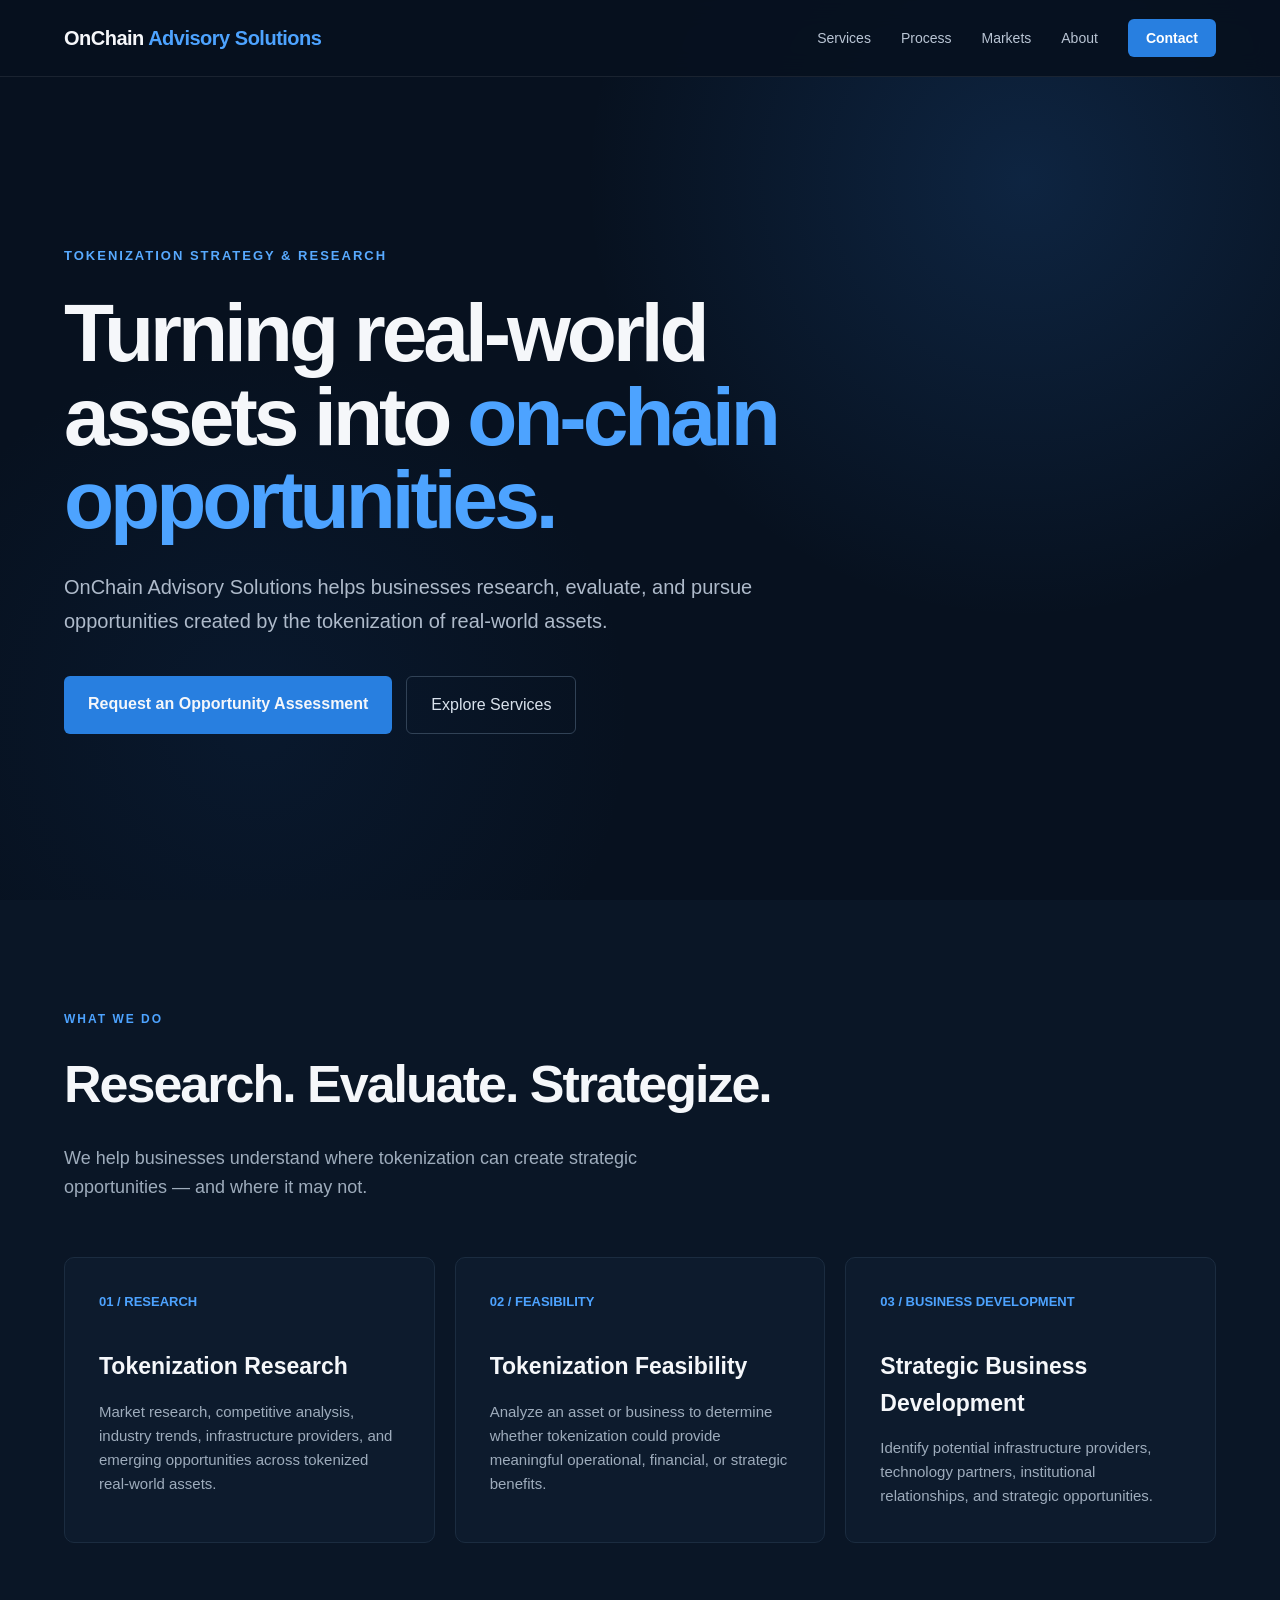
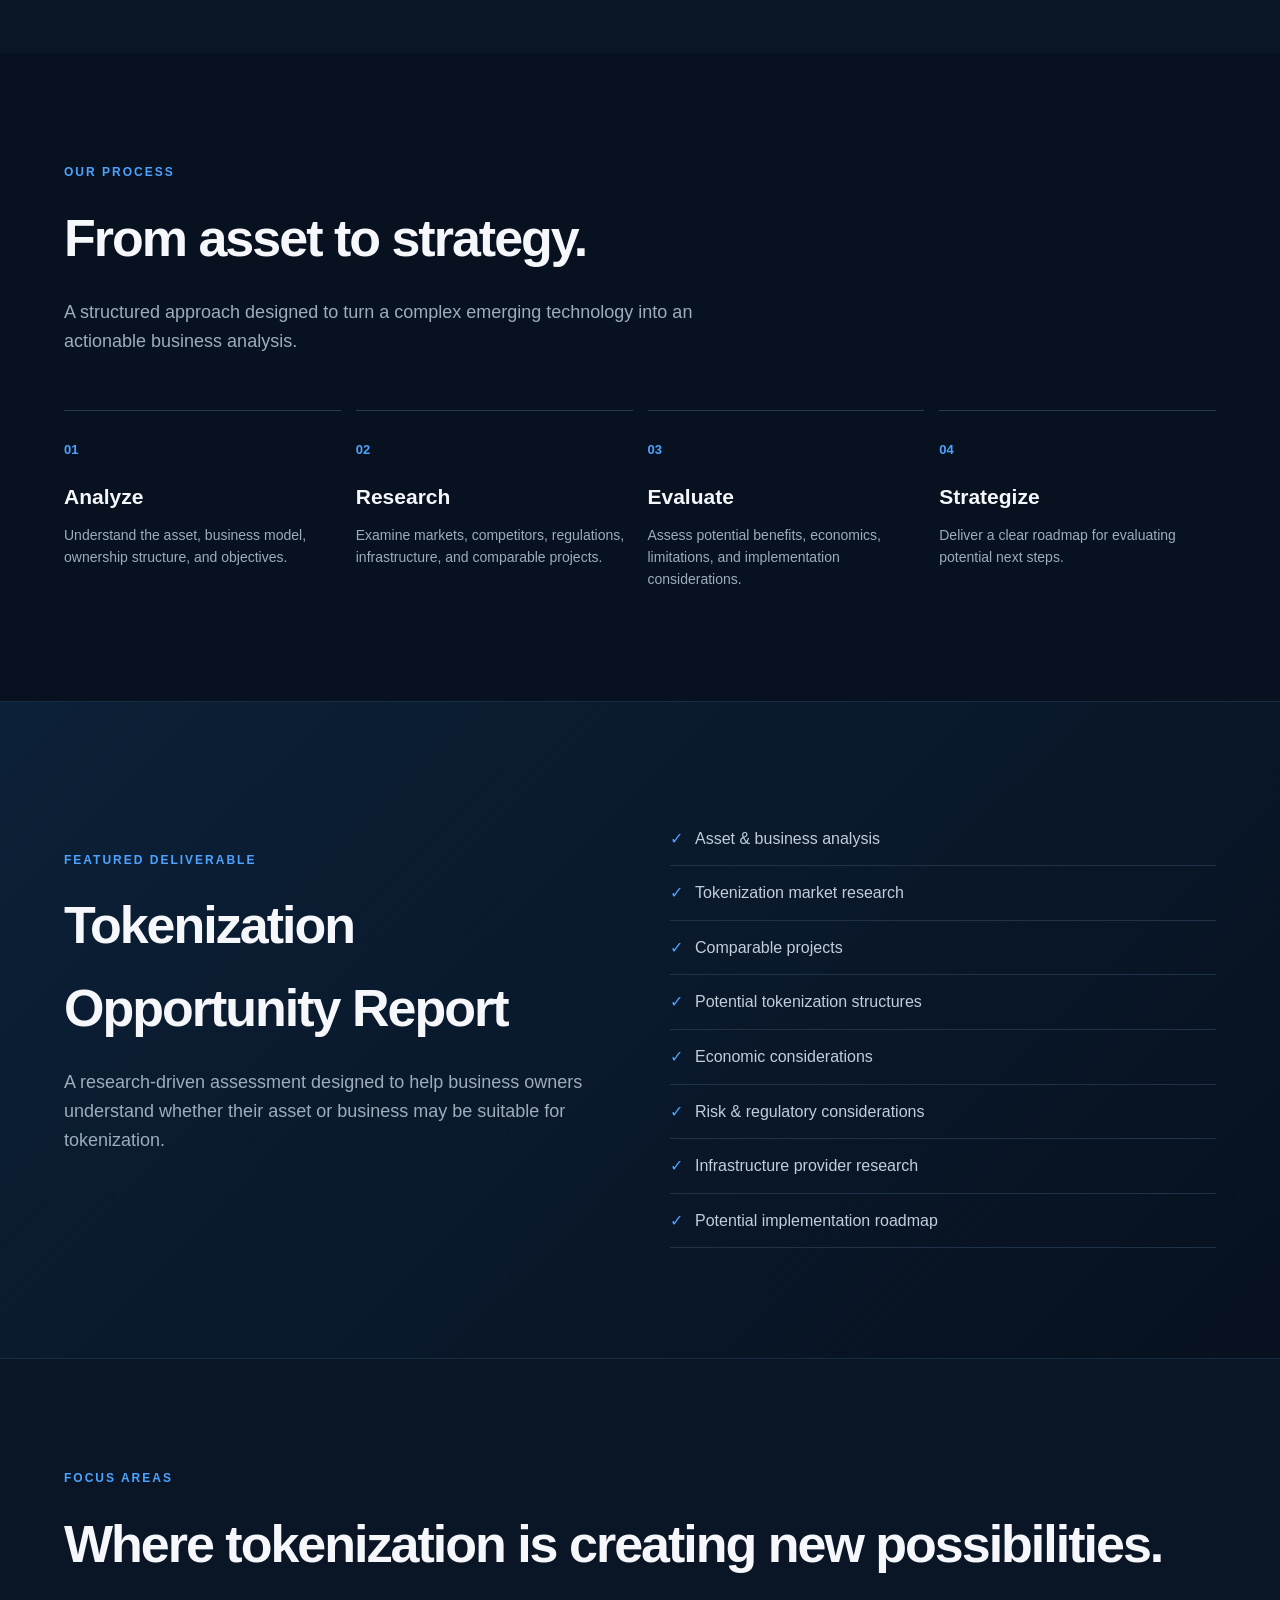
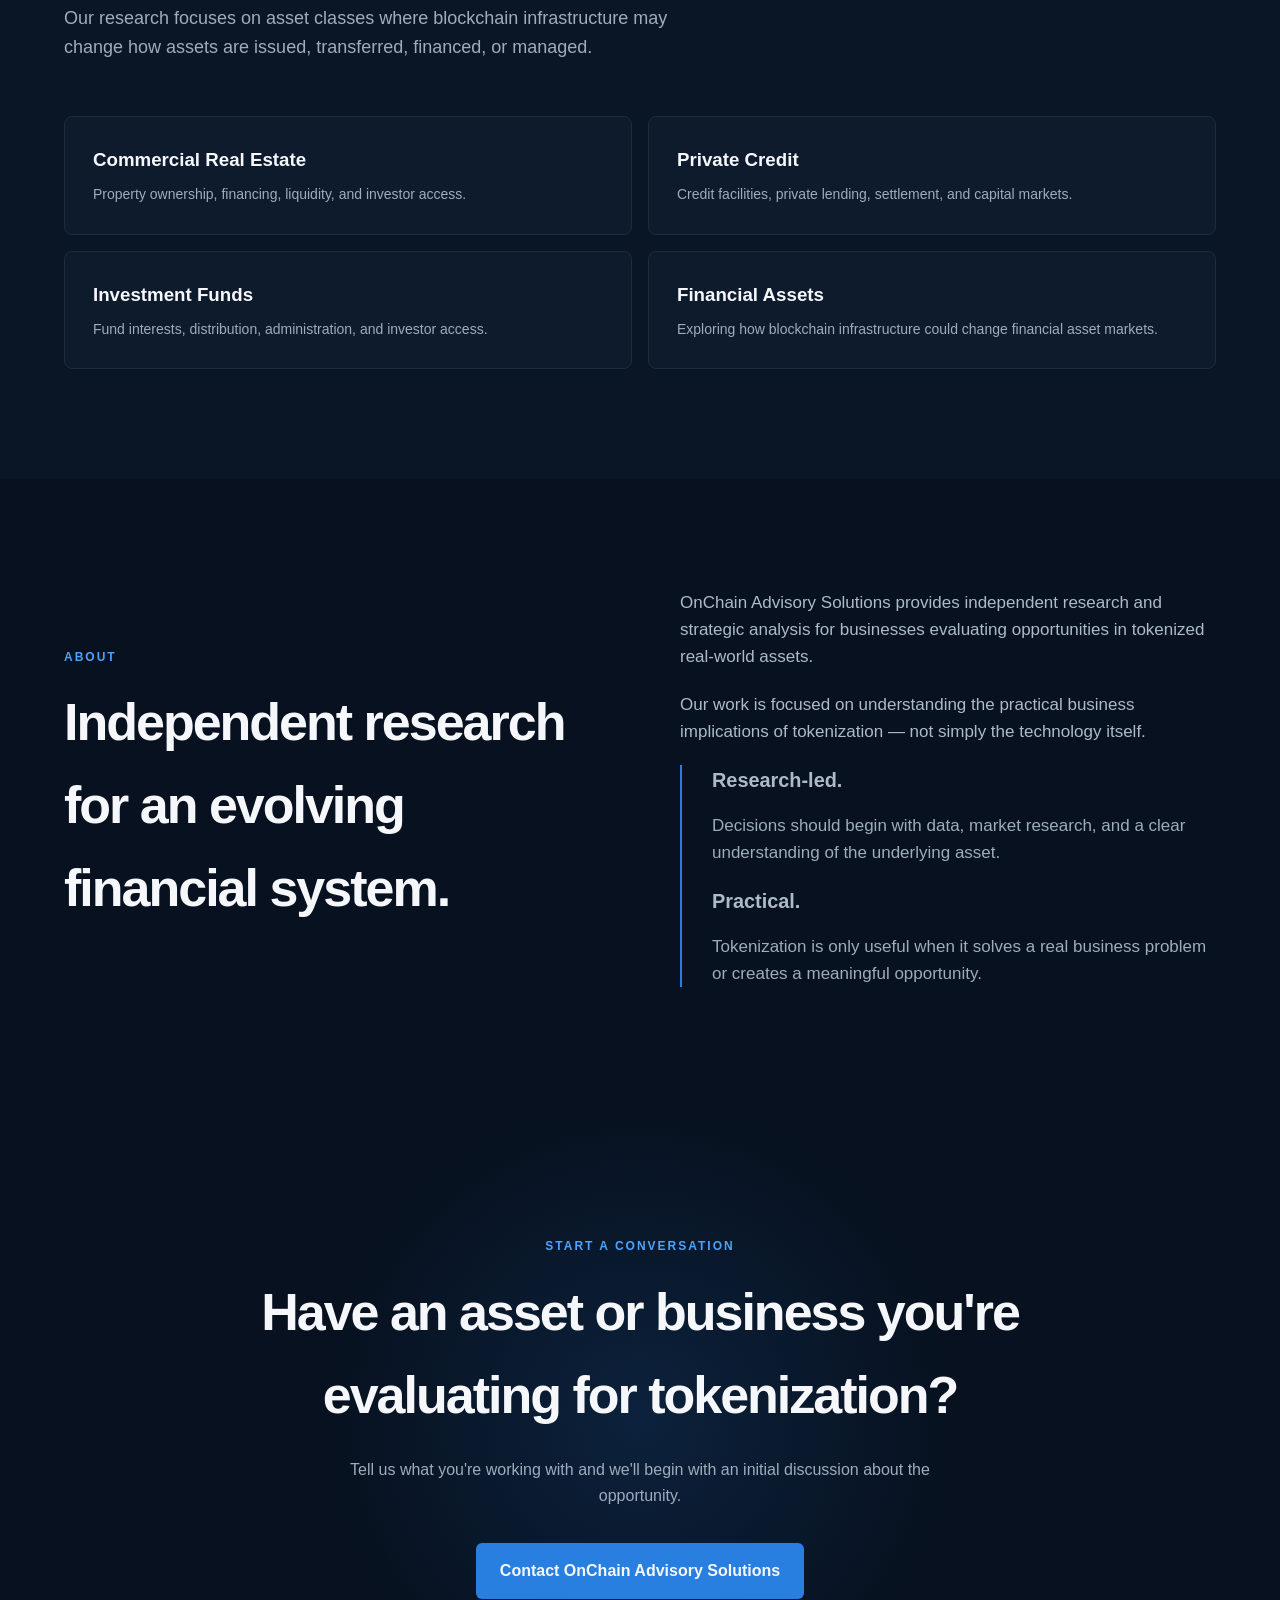
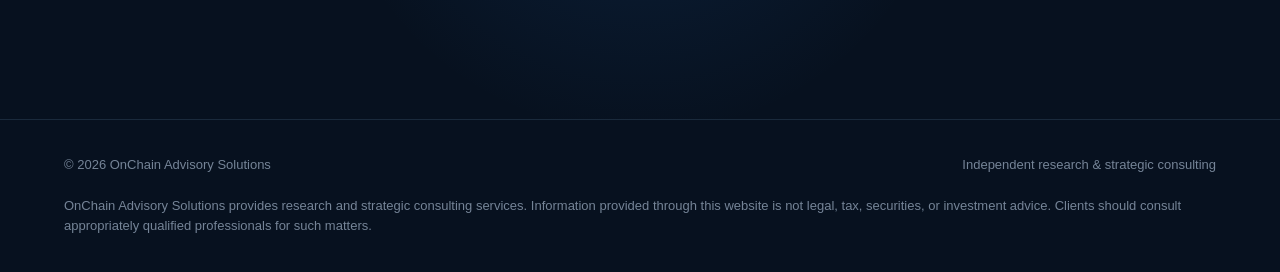
==== index.html @ 43d64591 "email update" ====
<!DOCTYPE html>
<html lang="en">
<head>
    <meta charset="UTF-8">
    <meta name="viewport" content="width=device-width, initial-scale=1.0">

    <title>OnChain Advisory Solutions | Tokenization Strategy & Research</title>

    <meta name="description"
          content="OnChain Advisory Solutions helps businesses research, evaluate, and pursue opportunities in tokenized real-world assets.">

    <style>

        * {
            margin: 0;
            padding: 0;
            box-sizing: border-box;
        }

        html {
            scroll-behavior: smooth;
        }

        body {
            font-family: Arial, Helvetica, sans-serif;
            background: #07111f;
            color: #f5f7fa;
            line-height: 1.6;
        }

        a {
            color: inherit;
            text-decoration: none;
        }

        .container {
            width: 90%;
            max-width: 1180px;
            margin: auto;
        }

        /* NAVIGATION */

        nav {
            position: fixed;
            top: 0;
            left: 0;
            width: 100%;
            z-index: 1000;
            background: rgba(7, 17, 31, 0.92);
            backdrop-filter: blur(12px);
            border-bottom: 1px solid rgba(255,255,255,0.08);
        }

        .nav-container {
            height: 76px;
            display: flex;
            align-items: center;
            justify-content: space-between;
        }

        .logo {
            font-size: 20px;
            font-weight: 700;
            letter-spacing: -0.5px;
        }

        .logo span {
            color: #4da3ff;
        }

        .nav-links {
            display: flex;
            gap: 30px;
            list-style: none;
            font-size: 14px;
            color: #b9c5d4;
        }

        .nav-links a:hover {
            color: white;
        }

        .nav-button {
            background: #287fe0;
            padding: 11px 18px;
            border-radius: 6px;
            color: white !important;
            font-weight: 600;
        }

        /* HERO */

        .hero {
            min-height: 100vh;
            display: flex;
            align-items: center;
            padding-top: 76px;
            background:
                radial-gradient(circle at 80% 20%, rgba(45,125,220,0.18), transparent 35%),
                radial-gradient(circle at 20% 80%, rgba(25,80,150,0.12), transparent 30%);
        }

        .hero-content {
            max-width: 850px;
        }

        .eyebrow {
            display: inline-block;
            color: #58aaff;
            font-size: 13px;
            font-weight: 700;
            letter-spacing: 2px;
            text-transform: uppercase;
            margin-bottom: 24px;
        }

        h1 {
            font-size: clamp(48px, 7vw, 82px);
            line-height: 1.02;
            letter-spacing: -4px;
            margin-bottom: 28px;
        }

        h1 span {
            color: #4da3ff;
        }

        .hero-text {
            max-width: 700px;
            color: #aebaca;
            font-size: 20px;
            line-height: 1.7;
            margin-bottom: 38px;
        }

        .buttons {
            display: flex;
            gap: 14px;
            flex-wrap: wrap;
        }

        .button-primary {
            background: #287fe0;
            padding: 15px 24px;
            border-radius: 6px;
            font-weight: 700;
            transition: 0.2s;
        }

        .button-primary:hover {
            transform: translateY(-2px);
            background: #3990ed;
        }

        .button-secondary {
            border: 1px solid #314256;
            padding: 15px 24px;
            border-radius: 6px;
            color: #d9e2ec;
        }

        .button-secondary:hover {
            border-color: #4da3ff;
        }

        /* SECTION */

        section {
            padding: 110px 0;
        }

        .section-label {
            color: #4da3ff;
            font-size: 12px;
            letter-spacing: 2px;
            font-weight: 700;
            text-transform: uppercase;
            margin-bottom: 14px;
        }

        h2 {
            font-size: clamp(34px, 5vw, 52px);
            letter-spacing: -2px;
            margin-bottom: 18px;
        }

        .section-description {
            color: #9eacbc;
            max-width: 650px;
            font-size: 18px;
            margin-bottom: 55px;
        }

        /* SERVICES */

        .services {
            background: #0a1626;
        }

        .service-grid {
            display: grid;
            grid-template-columns: repeat(3, 1fr);
            gap: 20px;
        }

        .service-card {
            background: #0d1b2d;
            border: 1px solid #1b2c40;
            padding: 34px;
            border-radius: 10px;
            transition: 0.25s;
        }

        .service-card:hover {
            transform: translateY(-5px);
            border-color: #397fbd;
        }

        .service-number {
            color: #4da3ff;
            font-size: 13px;
            font-weight: 700;
            margin-bottom: 35px;
        }

        .service-card h3 {
            font-size: 23px;
            margin-bottom: 15px;
        }

        .service-card p {
            color: #9eacbc;
            font-size: 15px;
        }

        /* PROCESS */

        .process-grid {
            display: grid;
            grid-template-columns: repeat(4, 1fr);
            gap: 15px;
        }

        .process-step {
            border-top: 1px solid #2a3c51;
            padding-top: 25px;
        }

        .process-step span {
            color: #4da3ff;
            font-size: 13px;
            font-weight: bold;
        }

        .process-step h3 {
            margin-top: 18px;
            margin-bottom: 10px;
            font-size: 21px;
        }

        .process-step p {
            color: #9eacbc;
            font-size: 14px;
        }

        /* MARKETS */

        .markets {
            background: #0a1626;
        }

        .market-grid {
            display: grid;
            grid-template-columns: repeat(2, 1fr);
            gap: 16px;
        }

        .market {
            padding: 28px;
            border: 1px solid #1c2c40;
            border-radius: 8px;
            background: #0d1b2d;
        }

        .market h3 {
            margin-bottom: 8px;
        }

        .market p {
            color: #9eacbc;
            font-size: 14px;
        }

        /* REPORT */

        .report {
            background:
                linear-gradient(135deg, #0c2037, #07111f);
            border-top: 1px solid #162c43;
            border-bottom: 1px solid #162c43;
        }

        .report-box {
            display: grid;
            grid-template-columns: 1fr 1fr;
            gap: 60px;
            align-items: center;
        }

        .report-list {
            list-style: none;
        }

        .report-list li {
            padding: 14px 0;
            border-bottom: 1px solid #203247;
            color: #c2cedb;
        }

        .report-list li::before {
            content: "✓";
            color: #4da3ff;
            margin-right: 12px;
        }

        /* ABOUT */

        .about-grid {
            display: grid;
            grid-template-columns: 1fr 1fr;
            gap: 80px;
            align-items: center;
        }

        .about-text {
            color: #aebaca;
            font-size: 17px;
        }

        .about-text p {
            margin-bottom: 20px;
        }

        .principles {
            border-left: 2px solid #287fe0;
            padding-left: 30px;
        }

        .principles h3 {
            margin-bottom: 15px;
        }

        .principles p {
            color: #9eacbc;
            margin-bottom: 20px;
        }

        /* CTA */

        .cta {
            text-align: center;
            padding: 120px 20px;
            background:
                radial-gradient(circle at center, rgba(40,127,224,0.15), transparent 45%);
        }

        .cta h2 {
            max-width: 800px;
            margin: 0 auto 20px;
        }

        .cta p {
            color: #9eacbc;
            max-width: 600px;
            margin: 0 auto 35px;
        }

        /* FOOTER */

        footer {
            border-top: 1px solid #1a2a3c;
            padding: 35px 0;
            color: #758497;
            font-size: 13px;
        }

        .footer-container {
            display: flex;
            justify-content: space-between;
            gap: 20px;
            flex-wrap: wrap;
        }

        /* MOBILE */

        @media (max-width: 800px) {

            .nav-links {
                display: none;
            }

            .service-grid,
            .process-grid,
            .market-grid,
            .report-box,
            .about-grid {
                grid-template-columns: 1fr;
            }

            h1 {
                letter-spacing: -2px;
            }

            .hero-text {
                font-size: 17px;
            }

            section {
                padding: 80px 0;
            }

            .report-box,
            .about-grid {
                gap: 40px;
            }
        }

    </style>
</head>

<body>

<!-- NAVIGATION -->

<nav>
    <div class="container nav-container">

        <a href="#" class="logo">
            OnChain <span>Advisory Solutions</span>
        </a>

        <ul class="nav-links">
            <li><a href="#services">Services</a></li>
            <li><a href="#process">Process</a></li>
            <li><a href="#markets">Markets</a></li>
            <li><a href="#about">About</a></li>
            <li>
                <a class="nav-button" href="#contact">
                    Contact
                </a>
            </li>
        </ul>

    </div>
</nav>


<!-- HERO -->

<header class="hero">

    <div class="container">

        <div class="hero-content">

            <div class="eyebrow">
                Tokenization Strategy & Research
            </div>

            <h1>
                Turning real-world assets into
                <span>on-chain opportunities.</span>
            </h1>

            <p class="hero-text">
                OnChain Advisory Solutions helps businesses research,
                evaluate, and pursue opportunities created by the
                tokenization of real-world assets.
            </p>

            <div class="buttons">

                <a href="#contact" class="button-primary">
                    Request an Opportunity Assessment
                </a>

                <a href="#services" class="button-secondary">
                    Explore Services
                </a>

            </div>

        </div>

    </div>

</header>


<!-- SERVICES -->

<section class="services" id="services">

    <div class="container">

        <div class="section-label">
            What We Do
        </div>

        <h2>
            Research. Evaluate. Strategize.
        </h2>

        <p class="section-description">
            We help businesses understand where tokenization can
            create strategic opportunities — and where it may not.
        </p>


        <div class="service-grid">

            <div class="service-card">

                <div class="service-number">
                    01 / RESEARCH
                </div>

                <h3>
                    Tokenization Research
                </h3>

                <p>
                    Market research, competitive analysis, industry
                    trends, infrastructure providers, and emerging
                    opportunities across tokenized real-world assets.
                </p>

            </div>


            <div class="service-card">

                <div class="service-number">
                    02 / FEASIBILITY
                </div>

                <h3>
                    Tokenization Feasibility
                </h3>

                <p>
                    Analyze an asset or business to determine whether
                    tokenization could provide meaningful operational,
                    financial, or strategic benefits.
                </p>

            </div>


            <div class="service-card">

                <div class="service-number">
                    03 / BUSINESS DEVELOPMENT
                </div>

                <h3>
                    Strategic Business Development
                </h3>

                <p>
                    Identify potential infrastructure providers,
                    technology partners, institutional relationships,
                    and strategic opportunities.
                </p>

            </div>

        </div>

    </div>

</section>


<!-- PROCESS -->

<section id="process">

    <div class="container">

        <div class="section-label">
            Our Process
        </div>

        <h2>
            From asset to strategy.
        </h2>

        <p class="section-description">
            A structured approach designed to turn a complex
            emerging technology into an actionable business analysis.
        </p>


        <div class="process-grid">

            <div class="process-step">
                <span>01</span>
                <h3>Analyze</h3>
                <p>
                    Understand the asset, business model,
                    ownership structure, and objectives.
                </p>
            </div>

            <div class="process-step">
                <span>02</span>
                <h3>Research</h3>
                <p>
                    Examine markets, competitors, regulations,
                    infrastructure, and comparable projects.
                </p>
            </div>

            <div class="process-step">
                <span>03</span>
                <h3>Evaluate</h3>
                <p>
                    Assess potential benefits, economics,
                    limitations, and implementation considerations.
                </p>
            </div>

            <div class="process-step">
                <span>04</span>
                <h3>Strategize</h3>
                <p>
                    Deliver a clear roadmap for evaluating
                    potential next steps.
                </p>
            </div>

        </div>

    </div>

</section>


<!-- REPORT -->

<section class="report">

    <div class="container">

        <div class="report-box">

            <div>

                <div class="section-label">
                    Featured Deliverable
                </div>

                <h2>
                    Tokenization Opportunity Report
                </h2>

                <p class="section-description">
                    A research-driven assessment designed to help
                    business owners understand whether their asset
                    or business may be suitable for tokenization.
                </p>

            </div>


            <ul class="report-list">

                <li>Asset & business analysis</li>

                <li>Tokenization market research</li>

                <li>Comparable projects</li>

                <li>Potential tokenization structures</li>

                <li>Economic considerations</li>

                <li>Risk & regulatory considerations</li>

                <li>Infrastructure provider research</li>

                <li>Potential implementation roadmap</li>

            </ul>

        </div>

    </div>

</section>


<!-- MARKETS -->

<section class="markets" id="markets">

    <div class="container">

        <div class="section-label">
            Focus Areas
        </div>

        <h2>
            Where tokenization is creating new possibilities.
        </h2>

        <p class="section-description">
            Our research focuses on asset classes where blockchain
            infrastructure may change how assets are issued,
            transferred, financed, or managed.
        </p>


        <div class="market-grid">

            <div class="market">

                <h3>
                    Commercial Real Estate
                </h3>

                <p>
                    Property ownership, financing, liquidity,
                    and investor access.
                </p>

            </div>


            <div class="market">

                <h3>
                    Private Credit
                </h3>

                <p>
                    Credit facilities, private lending,
                    settlement, and capital markets.
                </p>

            </div>


            <div class="market">

                <h3>
                    Investment Funds
                </h3>

                <p>
                    Fund interests, distribution,
                    administration, and investor access.
                </p>

            </div>


            <div class="market">

                <h3>
                    Financial Assets
                </h3>

                <p>
                    Exploring how blockchain infrastructure
                    could change financial asset markets.
                </p>

            </div>

        </div>

    </div>

</section>


<!-- ABOUT -->

<section id="about">

    <div class="container">

        <div class="about-grid">

            <div>

                <div class="section-label">
                    About
                </div>

                <h2>
                    Independent research for an evolving financial system.
                </h2>

            </div>


            <div class="about-text">

                <p>
                    OnChain Advisory Solutions provides independent
                    research and strategic analysis for businesses
                    evaluating opportunities in tokenized real-world assets.
                </p>

                <p>
                    Our work is focused on understanding the practical
                    business implications of tokenization — not simply
                    the technology itself.
                </p>

                <div class="principles">

                    <h3>
                        Research-led.
                    </h3>

                    <p>
                        Decisions should begin with data, market research,
                        and a clear understanding of the underlying asset.
                    </p>

                    <h3>
                        Practical.
                    </h3>

                    <p>
                        Tokenization is only useful when it solves a
                        real business problem or creates a meaningful
                        opportunity.
                    </p>

                </div>

            </div>

        </div>

    </div>

</section>


<!-- CTA -->

<section class="cta" id="contact">

    <div class="container">

        <div class="section-label">
            Start a Conversation
        </div>

        <h2>
            Have an asset or business you're evaluating for tokenization?
        </h2>

        <p>
            Tell us what you're working with and we'll begin with
            an initial discussion about the opportunity.
        </p>

        <div class="buttons" style="justify-content:center;">

            <a
               href="mailto:waaronyoung2@gmail.com?subject=Tokenization Opportunity Assessment"
                class="button-primary">
                Contact OnChain Advisory Solutions
            </a>

        </div>

    </div>

</section>


<!-- FOOTER -->

<footer>

    <div class="container footer-container">

        <div>
            © 2026 OnChain Advisory Solutions
        </div>

        <div>
            Independent research & strategic consulting
        </div>

    </div>

    <div class="container" style="margin-top:20px;">

        <p>
            OnChain Advisory Solutions provides research and
            strategic consulting services. Information provided
            through this website is not legal, tax, securities,
            or investment advice. Clients should consult
            appropriately qualified professionals for such matters.
        </p>

    </div>

</footer>


</body>
</html>
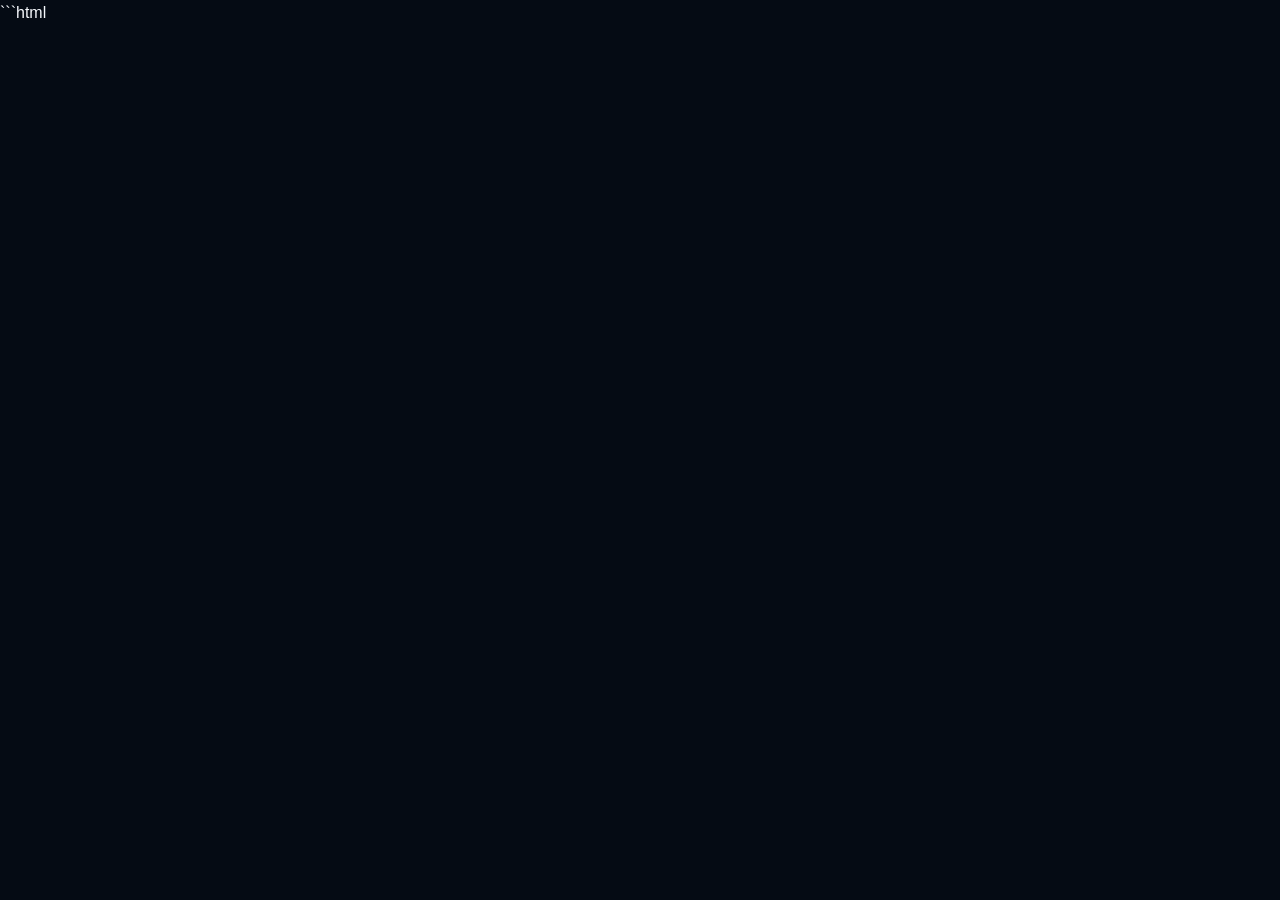
==== commit 42609ffb: "Add files via upload" ====
--- a/index.html
+++ b/index.html
@@ -1,15 +1,20 @@
+```html
 <!DOCTYPE html>
 <html lang="en">
 <head>
     <meta charset="UTF-8">
     <meta name="viewport" content="width=device-width, initial-scale=1.0">
 
-    <title>OnChain Advisory Solutions | Tokenization Strategy & Research</title>
+    <title>OnChain Advisory Solutions</title>
 
     <meta name="description"
-          content="OnChain Advisory Solutions helps businesses research, evaluate, and pursue opportunities in tokenized real-world assets.">
+          content="OnChain Advisory Solutions provides research, feasibility analysis, and strategic business development for tokenized real-world assets.">
 
     <style>
+
+        /* =========================
+           GLOBAL
+        ========================= */
 
         * {
             margin: 0;
@@ -23,901 +28,126 @@
 
         body {
             font-family: Arial, Helvetica, sans-serif;
-            background: #07111f;
-            color: #f5f7fa;
+            background: #050b14;
+            color: #f5f8fc;
             line-height: 1.6;
+            overflow-x: hidden;
         }
 
         a {
+            text-decoration: none;
             color: inherit;
-            text-decoration: none;
         }
 
         .container {
-            width: 90%;
-            max-width: 1180px;
+            width: min(1180px, 90%);
             margin: auto;
         }
 
-        /* NAVIGATION */
+
+        /* =========================
+           NAVIGATION
+        ========================= */
 
         nav {
             position: fixed;
             top: 0;
             left: 0;
-            width: 100%;
+            right: 0;
             z-index: 1000;
-            background: rgba(7, 17, 31, 0.92);
-            backdrop-filter: blur(12px);
-            border-bottom: 1px solid rgba(255,255,255,0.08);
+
+            background: rgba(5, 11, 20, 0.82);
+            backdrop-filter: blur(18px);
+
+            border-bottom: 1px solid rgba(255,255,255,0.07);
         }
 
-        .nav-container {
+        .nav-inner {
             height: 76px;
+
             display: flex;
             align-items: center;
             justify-content: space-between;
         }
 
         .logo {
-            font-size: 20px;
-            font-weight: 700;
+            font-size: 18px;
+            font-weight: 800;
             letter-spacing: -0.5px;
         }
 
         .logo span {
-            color: #4da3ff;
+            color: #49a6ff;
         }
 
         .nav-links {
             display: flex;
+            align-items: center;
             gap: 30px;
+
             list-style: none;
+
+            color: #aeb9c8;
             font-size: 14px;
-            color: #b9c5d4;
+        }
+
+        .nav-links a {
+            transition: 0.2s;
         }
 
         .nav-links a:hover {
             color: white;
         }
 
-        .nav-button {
-            background: #287fe0;
-            padding: 11px 18px;
-            border-radius: 6px;
-            color: white !important;
-            font-weight: 600;
+        .nav-cta {
+            padding: 10px 17px;
+
+            border: 1px solid rgba(73,166,255,0.5);
+            border-radius: 5px;
+
+            color: #70bbff !important;
         }
 
-        /* HERO */
+        .nav-cta:hover {
+            background: rgba(73,166,255,0.1);
+        }
+
+
+        /* =========================
+           HERO
+        ========================= */
 
         .hero {
+            position: relative;
             min-height: 100vh;
+
             display: flex;
             align-items: center;
+
             padding-top: 76px;
+
+            overflow: hidden;
+
             background:
-                radial-gradient(circle at 80% 20%, rgba(45,125,220,0.18), transparent 35%),
-                radial-gradient(circle at 20% 80%, rgba(25,80,150,0.12), transparent 30%);
+                radial-gradient(
+                    circle at 75% 35%,
+                    rgba(30,126,225,0.20),
+                    transparent 30%
+                ),
+                radial-gradient(
+                    circle at 20% 80%,
+                    rgba(22,81,150,0.15),
+                    transparent 30%
+                );
         }
 
-        .hero-content {
-            max-width: 850px;
-        }
+        /* animated grid */
 
-        .eyebrow {
-            display: inline-block;
-            color: #58aaff;
-            font-size: 13px;
-            font-weight: 700;
-            letter-spacing: 2px;
-            text-transform: uppercase;
-            margin-bottom: 24px;
-        }
+        .hero::before {
+            content: "";
 
-        h1 {
-            font-size: clamp(48px, 7vw, 82px);
-            line-height: 1.02;
-            letter-spacing: -4px;
-            margin-bottom: 28px;
-        }
+            position: absolute;
+            inset: 0;
 
-        h1 span {
-            color: #4da3ff;
-        }
-
-        .hero-text {
-            max-width: 700px;
-            color: #aebaca;
-            font-size: 20px;
-            line-height: 1.7;
-            margin-bottom: 38px;
-        }
-
-        .buttons {
-            display: flex;
-            gap: 14px;
-            flex-wrap: wrap;
-        }
-
-        .button-primary {
-            background: #287fe0;
-            padding: 15px 24px;
-            border-radius: 6px;
-            font-weight: 700;
-            transition: 0.2s;
-        }
-
-        .button-primary:hover {
-            transform: translateY(-2px);
-            background: #3990ed;
-        }
-
-        .button-secondary {
-            border: 1px solid #314256;
-            padding: 15px 24px;
-            border-radius: 6px;
-            color: #d9e2ec;
-        }
-
-        .button-secondary:hover {
-            border-color: #4da3ff;
-        }
-
-        /* SECTION */
-
-        section {
-            padding: 110px 0;
-        }
-
-        .section-label {
-            color: #4da3ff;
-            font-size: 12px;
-            letter-spacing: 2px;
-            font-weight: 700;
-            text-transform: uppercase;
-            margin-bottom: 14px;
-        }
-
-        h2 {
-            font-size: clamp(34px, 5vw, 52px);
-            letter-spacing: -2px;
-            margin-bottom: 18px;
-        }
-
-        .section-description {
-            color: #9eacbc;
-            max-width: 650px;
-            font-size: 18px;
-            margin-bottom: 55px;
-        }
-
-        /* SERVICES */
-
-        .services {
-            background: #0a1626;
-        }
-
-        .service-grid {
-            display: grid;
-            grid-template-columns: repeat(3, 1fr);
-            gap: 20px;
-        }
-
-        .service-card {
-            background: #0d1b2d;
-            border: 1px solid #1b2c40;
-            padding: 34px;
-            border-radius: 10px;
-            transition: 0.25s;
-        }
-
-        .service-card:hover {
-            transform: translateY(-5px);
-            border-color: #397fbd;
-        }
-
-        .service-number {
-            color: #4da3ff;
-            font-size: 13px;
-            font-weight: 700;
-            margin-bottom: 35px;
-        }
-
-        .service-card h3 {
-            font-size: 23px;
-            margin-bottom: 15px;
-        }
-
-        .service-card p {
-            color: #9eacbc;
-            font-size: 15px;
-        }
-
-        /* PROCESS */
-
-        .process-grid {
-            display: grid;
-            grid-template-columns: repeat(4, 1fr);
-            gap: 15px;
-        }
-
-        .process-step {
-            border-top: 1px solid #2a3c51;
-            padding-top: 25px;
-        }
-
-        .process-step span {
-            color: #4da3ff;
-            font-size: 13px;
-            font-weight: bold;
-        }
-
-        .process-step h3 {
-            margin-top: 18px;
-            margin-bottom: 10px;
-            font-size: 21px;
-        }
-
-        .process-step p {
-            color: #9eacbc;
-            font-size: 14px;
-        }
-
-        /* MARKETS */
-
-        .markets {
-            background: #0a1626;
-        }
-
-        .market-grid {
-            display: grid;
-            grid-template-columns: repeat(2, 1fr);
-            gap: 16px;
-        }
-
-        .market {
-            padding: 28px;
-            border: 1px solid #1c2c40;
-            border-radius: 8px;
-            background: #0d1b2d;
-        }
-
-        .market h3 {
-            margin-bottom: 8px;
-        }
-
-        .market p {
-            color: #9eacbc;
-            font-size: 14px;
-        }
-
-        /* REPORT */
-
-        .report {
-            background:
-                linear-gradient(135deg, #0c2037, #07111f);
-            border-top: 1px solid #162c43;
-            border-bottom: 1px solid #162c43;
-        }
-
-        .report-box {
-            display: grid;
-            grid-template-columns: 1fr 1fr;
-            gap: 60px;
-            align-items: center;
-        }
-
-        .report-list {
-            list-style: none;
-        }
-
-        .report-list li {
-            padding: 14px 0;
-            border-bottom: 1px solid #203247;
-            color: #c2cedb;
-        }
-
-        .report-list li::before {
-            content: "✓";
-            color: #4da3ff;
-            margin-right: 12px;
-        }
-
-        /* ABOUT */
-
-        .about-grid {
-            display: grid;
-            grid-template-columns: 1fr 1fr;
-            gap: 80px;
-            align-items: center;
-        }
-
-        .about-text {
-            color: #aebaca;
-            font-size: 17px;
-        }
-
-        .about-text p {
-            margin-bottom: 20px;
-        }
-
-        .principles {
-            border-left: 2px solid #287fe0;
-            padding-left: 30px;
-        }
-
-        .principles h3 {
-            margin-bottom: 15px;
-        }
-
-        .principles p {
-            color: #9eacbc;
-            margin-bottom: 20px;
-        }
-
-        /* CTA */
-
-        .cta {
-            text-align: center;
-            padding: 120px 20px;
-            background:
-                radial-gradient(circle at center, rgba(40,127,224,0.15), transparent 45%);
-        }
-
-        .cta h2 {
-            max-width: 800px;
-            margin: 0 auto 20px;
-        }
-
-        .cta p {
-            color: #9eacbc;
-            max-width: 600px;
-            margin: 0 auto 35px;
-        }
-
-        /* FOOTER */
-
-        footer {
-            border-top: 1px solid #1a2a3c;
-            padding: 35px 0;
-            color: #758497;
-            font-size: 13px;
-        }
-
-        .footer-container {
-            display: flex;
-            justify-content: space-between;
-            gap: 20px;
-            flex-wrap: wrap;
-        }
-
-        /* MOBILE */
-
-        @media (max-width: 800px) {
-
-            .nav-links {
-                display: none;
-            }
-
-            .service-grid,
-            .process-grid,
-            .market-grid,
-            .report-box,
-            .about-grid {
-                grid-template-columns: 1fr;
-            }
-
-            h1 {
-                letter-spacing: -2px;
-            }
-
-            .hero-text {
-                font-size: 17px;
-            }
-
-            section {
-                padding: 80px 0;
-            }
-
-            .report-box,
-            .about-grid {
-                gap: 40px;
-            }
-        }
-
-    </style>
-</head>
-
-<body>
-
-<!-- NAVIGATION -->
-
-<nav>
-    <div class="container nav-container">
-
-        <a href="#" class="logo">
-            OnChain <span>Advisory Solutions</span>
-        </a>
-
-        <ul class="nav-links">
-            <li><a href="#services">Services</a></li>
-            <li><a href="#process">Process</a></li>
-            <li><a href="#markets">Markets</a></li>
-            <li><a href="#about">About</a></li>
-            <li>
-                <a class="nav-button" href="#contact">
-                    Contact
-                </a>
-            </li>
-        </ul>
-
-    </div>
-</nav>
-
-
-<!-- HERO -->
-
-<header class="hero">
-
-    <div class="container">
-
-        <div class="hero-content">
-
-            <div class="eyebrow">
-                Tokenization Strategy & Research
-            </div>
-
-            <h1>
-                Turning real-world assets into
-                <span>on-chain opportunities.</span>
-            </h1>
-
-            <p class="hero-text">
-                OnChain Advisory Solutions helps businesses research,
-                evaluate, and pursue opportunities created by the
-                tokenization of real-world assets.
-            </p>
-
-            <div class="buttons">
-
-                <a href="#contact" class="button-primary">
-                    Request an Opportunity Assessment
-                </a>
-
-                <a href="#services" class="button-secondary">
-                    Explore Services
-                </a>
-
-            </div>
-
-        </div>
-
-    </div>
-
-</header>
-
-
-<!-- SERVICES -->
-
-<section class="services" id="services">
-
-    <div class="container">
-
-        <div class="section-label">
-            What We Do
-        </div>
-
-        <h2>
-            Research. Evaluate. Strategize.
-        </h2>
-
-        <p class="section-description">
-            We help businesses understand where tokenization can
-            create strategic opportunities — and where it may not.
-        </p>
-
-
-        <div class="service-grid">
-
-            <div class="service-card">
-
-                <div class="service-number">
-                    01 / RESEARCH
-                </div>
-
-                <h3>
-                    Tokenization Research
-                </h3>
-
-                <p>
-                    Market research, competitive analysis, industry
-                    trends, infrastructure providers, and emerging
-                    opportunities across tokenized real-world assets.
-                </p>
-
-            </div>
-
-
-            <div class="service-card">
-
-                <div class="service-number">
-                    02 / FEASIBILITY
-                </div>
-
-                <h3>
-                    Tokenization Feasibility
-                </h3>
-
-                <p>
-                    Analyze an asset or business to determine whether
-                    tokenization could provide meaningful operational,
-                    financial, or strategic benefits.
-                </p>
-
-            </div>
-
-
-            <div class="service-card">
-
-                <div class="service-number">
-                    03 / BUSINESS DEVELOPMENT
-                </div>
-
-                <h3>
-                    Strategic Business Development
-                </h3>
-
-                <p>
-                    Identify potential infrastructure providers,
-                    technology partners, institutional relationships,
-                    and strategic opportunities.
-                </p>
-
-            </div>
-
-        </div>
-
-    </div>
-
-</section>
-
-
-<!-- PROCESS -->
-
-<section id="process">
-
-    <div class="container">
-
-        <div class="section-label">
-            Our Process
-        </div>
-
-        <h2>
-            From asset to strategy.
-        </h2>
-
-        <p class="section-description">
-            A structured approach designed to turn a complex
-            emerging technology into an actionable business analysis.
-        </p>
-
-
-        <div class="process-grid">
-
-            <div class="process-step">
-                <span>01</span>
-                <h3>Analyze</h3>
-                <p>
-                    Understand the asset, business model,
-                    ownership structure, and objectives.
-                </p>
-            </div>
-
-            <div class="process-step">
-                <span>02</span>
-                <h3>Research</h3>
-                <p>
-                    Examine markets, competitors, regulations,
-                    infrastructure, and comparable projects.
-                </p>
-            </div>
-
-            <div class="process-step">
-                <span>03</span>
-                <h3>Evaluate</h3>
-                <p>
-                    Assess potential benefits, economics,
-                    limitations, and implementation considerations.
-                </p>
-            </div>
-
-            <div class="process-step">
-                <span>04</span>
-                <h3>Strategize</h3>
-                <p>
-                    Deliver a clear roadmap for evaluating
-                    potential next steps.
-                </p>
-            </div>
-
-        </div>
-
-    </div>
-
-</section>
-
-
-<!-- REPORT -->
-
-<section class="report">
-
-    <div class="container">
-
-        <div class="report-box">
-
-            <div>
-
-                <div class="section-label">
-                    Featured Deliverable
-                </div>
-
-                <h2>
-                    Tokenization Opportunity Report
-                </h2>
-
-                <p class="section-description">
-                    A research-driven assessment designed to help
-                    business owners understand whether their asset
-                    or business may be suitable for tokenization.
-                </p>
-
-            </div>
-
-
-            <ul class="report-list">
-
-                <li>Asset & business analysis</li>
-
-                <li>Tokenization market research</li>
-
-                <li>Comparable projects</li>
-
-                <li>Potential tokenization structures</li>
-
-                <li>Economic considerations</li>
-
-                <li>Risk & regulatory considerations</li>
-
-                <li>Infrastructure provider research</li>
-
-                <li>Potential implementation roadmap</li>
-
-            </ul>
-
-        </div>
-
-    </div>
-
-</section>
-
-
-<!-- MARKETS -->
-
-<section class="markets" id="markets">
-
-    <div class="container">
-
-        <div class="section-label">
-            Focus Areas
-        </div>
-
-        <h2>
-            Where tokenization is creating new possibilities.
-        </h2>
-
-        <p class="section-description">
-            Our research focuses on asset classes where blockchain
-            infrastructure may change how assets are issued,
-            transferred, financed, or managed.
-        </p>
-
-
-        <div class="market-grid">
-
-            <div class="market">
-
-                <h3>
-                    Commercial Real Estate
-                </h3>
-
-                <p>
-                    Property ownership, financing, liquidity,
-                    and investor access.
-                </p>
-
-            </div>
-
-
-            <div class="market">
-
-                <h3>
-                    Private Credit
-                </h3>
-
-                <p>
-                    Credit facilities, private lending,
-                    settlement, and capital markets.
-                </p>
-
-            </div>
-
-
-            <div class="market">
-
-                <h3>
-                    Investment Funds
-                </h3>
-
-                <p>
-                    Fund interests, distribution,
-                    administration, and investor access.
-                </p>
-
-            </div>
-
-
-            <div class="market">
-
-                <h3>
-                    Financial Assets
-                </h3>
-
-                <p>
-                    Exploring how blockchain infrastructure
-                    could change financial asset markets.
-                </p>
-
-            </div>
-
-        </div>
-
-    </div>
-
-</section>
-
-
-<!-- ABOUT -->
-
-<section id="about">
-
-    <div class="container">
-
-        <div class="about-grid">
-
-            <div>
-
-                <div class="section-label">
-                    About
-                </div>
-
-                <h2>
-                    Independent research for an evolving financial system.
-                </h2>
-
-            </div>
-
-
-            <div class="about-text">
-
-                <p>
-                    OnChain Advisory Solutions provides independent
-                    research and strategic analysis for businesses
-                    evaluating opportunities in tokenized real-world assets.
-                </p>
-
-                <p>
-                    Our work is focused on understanding the practical
-                    business implications of tokenization — not simply
-                    the technology itself.
-                </p>
-
-                <div class="principles">
-
-                    <h3>
-                        Research-led.
-                    </h3>
-
-                    <p>
-                        Decisions should begin with data, market research,
-                        and a clear understanding of the underlying asset.
-                    </p>
-
-                    <h3>
-                        Practical.
-                    </h3>
-
-                    <p>
-                        Tokenization is only useful when it solves a
-                        real business problem or creates a meaningful
-                        opportunity.
-                    </p>
-
-                </div>
-
-            </div>
-
-        </div>
-
-    </div>
-
-</section>
-
-
-<!-- CTA -->
-
-<section class="cta" id="contact">
-
-    <div class="container">
-
-        <div class="section-label">
-            Start a Conversation
-        </div>
-
-        <h2>
-            Have an asset or business you're evaluating for tokenization?
-        </h2>
-
-        <p>
-            Tell us what you're working with and we'll begin with
-            an initial discussion about the opportunity.
-        </p>
-
-        <div class="buttons" style="justify-content:center;">
-
-            <a
-               href="mailto:waaronyoung2@gmail.com?subject=Tokenization Opportunity Assessment"
-                class="button-primary">
-                Contact OnChain Advisory Solutions
-            </a>
-
-        </div>
-
-    </div>
-
-</section>
-
-
-<!-- FOOTER -->
-
-<footer>
-
-    <div class="container footer-container">
-
-        <div>
-            © 2026 OnChain Advisory Solutions
-        </div>
-
-        <div>
-            Independent research & strategic consulting
-        </div>
-
-    </div>
-
-    <div class="container" style="margin-top:20px;">
-
-        <p>
-            OnChain Advisory Solutions provides research and
-            strategic consulting services. Information provided
-            through this website is not legal, tax, securities,
-            or investment advice. Clients should consult
-            appropriately qualified professionals for such matters.
-        </p>
-
-    </div>
-
-</footer>
-
-
-</body>
-</html>
+            background-image:
+```
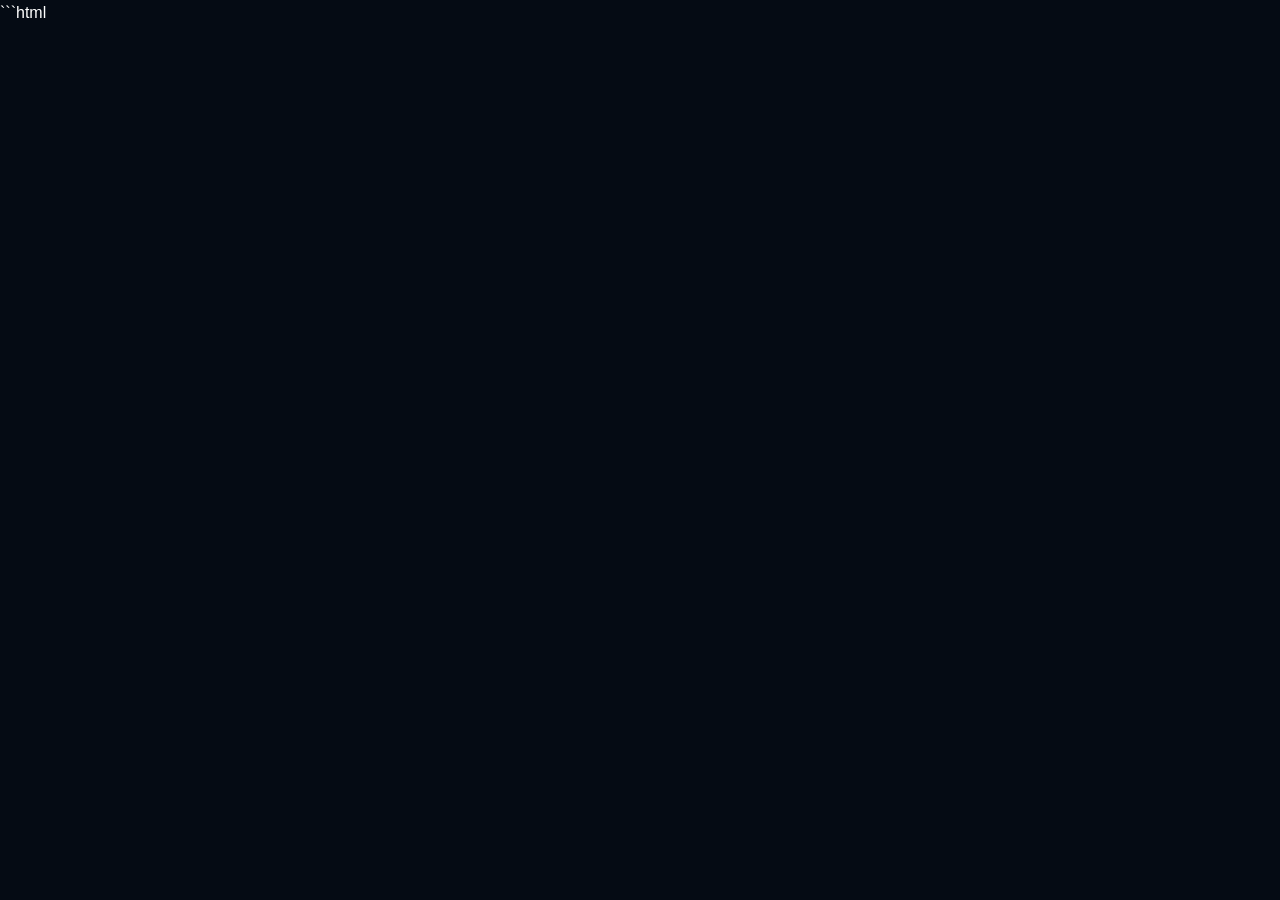
==== commit ecb6f41b: "Add files via upload" ====
--- a/index.html
+++ b/index.html
@@ -2,152 +2,625 @@
 <!DOCTYPE html>
 <html lang="en">
 <head>
-    <meta charset="UTF-8">
-    <meta name="viewport" content="width=device-width, initial-scale=1.0">
-
-    <title>OnChain Advisory Solutions</title>
-
-    <meta name="description"
-          content="OnChain Advisory Solutions provides research, feasibility analysis, and strategic business development for tokenized real-world assets.">
-
-    <style>
-
-        /* =========================
-           GLOBAL
-        ========================= */
-
-        * {
-            margin: 0;
-            padding: 0;
-            box-sizing: border-box;
-        }
-
-        html {
-            scroll-behavior: smooth;
-        }
-
-        body {
-            font-family: Arial, Helvetica, sans-serif;
-            background: #050b14;
-            color: #f5f8fc;
-            line-height: 1.6;
-            overflow-x: hidden;
-        }
-
-        a {
-            text-decoration: none;
-            color: inherit;
-        }
-
-        .container {
-            width: min(1180px, 90%);
-            margin: auto;
-        }
-
-
-        /* =========================
-           NAVIGATION
-        ========================= */
-
-        nav {
-            position: fixed;
-            top: 0;
-            left: 0;
-            right: 0;
-            z-index: 1000;
-
-            background: rgba(5, 11, 20, 0.82);
-            backdrop-filter: blur(18px);
-
-            border-bottom: 1px solid rgba(255,255,255,0.07);
-        }
-
-        .nav-inner {
-            height: 76px;
-
-            display: flex;
-            align-items: center;
-            justify-content: space-between;
-        }
-
-        .logo {
-            font-size: 18px;
-            font-weight: 800;
-            letter-spacing: -0.5px;
-        }
-
-        .logo span {
-            color: #49a6ff;
-        }
-
-        .nav-links {
-            display: flex;
-            align-items: center;
-            gap: 30px;
-
-            list-style: none;
-
-            color: #aeb9c8;
-            font-size: 14px;
-        }
-
-        .nav-links a {
-            transition: 0.2s;
-        }
-
-        .nav-links a:hover {
-            color: white;
-        }
-
-        .nav-cta {
-            padding: 10px 17px;
-
-            border: 1px solid rgba(73,166,255,0.5);
-            border-radius: 5px;
-
-            color: #70bbff !important;
-        }
-
-        .nav-cta:hover {
-            background: rgba(73,166,255,0.1);
-        }
-
-
-        /* =========================
-           HERO
-        ========================= */
-
-        .hero {
-            position: relative;
-            min-height: 100vh;
-
-            display: flex;
-            align-items: center;
-
-            padding-top: 76px;
-
-            overflow: hidden;
-
-            background:
-                radial-gradient(
-                    circle at 75% 35%,
-                    rgba(30,126,225,0.20),
-                    transparent 30%
-                ),
-                radial-gradient(
-                    circle at 20% 80%,
-                    rgba(22,81,150,0.15),
-                    transparent 30%
-                );
-        }
-
-        /* animated grid */
-
-        .hero::before {
-            content: "";
-
-            position: absolute;
-            inset: 0;
-
-            background-image:
+<meta charset="UTF-8">
+<meta name="viewport" content="width=device-width, initial-scale=1.0">
+
+<title>OnChain Advisory Solutions</title>
+
+<style>
+
+/* ==============================
+   RESET
+================================ */
+
+* {
+    margin: 0;
+    padding: 0;
+    box-sizing: border-box;
+}
+
+html {
+    scroll-behavior: smooth;
+}
+
+body {
+    background: #050b14;
+    color: #ffffff;
+    font-family: Arial, Helvetica, sans-serif;
+    line-height: 1.6;
+}
+
+a {
+    text-decoration: none;
+    color: inherit;
+}
+
+.container {
+    width: 90%;
+    max-width: 1150px;
+    margin: auto;
+}
+
+
+/* ==============================
+   NAVBAR
+================================ */
+
+.navbar {
+    position: fixed;
+    top: 0;
+    left: 0;
+    right: 0;
+
+    height: 72px;
+
+    background: rgba(5, 11, 20, 0.94);
+
+    border-bottom: 1px solid #172536;
+
+    z-index: 1000;
+}
+
+.nav-inner {
+    height: 100%;
+
+    display: flex;
+    align-items: center;
+    justify-content: space-between;
+}
+
+.logo {
+    font-size: 18px;
+    font-weight: bold;
+}
+
+.logo-blue {
+    color: #4da6ff;
+}
+
+.nav-links {
+    display: flex;
+    gap: 28px;
+
+    list-style: none;
+
+    color: #aebccc;
+
+    font-size: 14px;
+}
+
+.nav-links a:hover {
+    color: #ffffff;
+}
+
+.nav-contact {
+    border: 1px solid #2e7fca;
+
+    padding: 9px 16px;
+
+    border-radius: 5px;
+
+    color: #6db8ff !important;
+}
+
+
+/* ==============================
+   HERO
+================================ */
+
+.hero {
+    min-height: 760px;
+
+    padding-top: 72px;
+
+    display: flex;
+    align-items: center;
+
+    position: relative;
+
+    overflow: hidden;
+
+    background:
+        radial-gradient(
+            circle at 80% 35%,
+            rgba(35, 130, 230, 0.20),
+            transparent 32%
+        ),
+        #050b14;
+}
+
+
+/* background grid */
+
+.hero-grid {
+    position: absolute;
+
+    inset: 0;
+
+    opacity: 0.20;
+
+    background-image:
+        linear-gradient(#1d354b 1px, transparent 1px),
+        linear-gradient(90deg, #1d354b 1px, transparent 1px);
+
+    background-size: 60px 60px;
+
+    mask-image: linear-gradient(
+        to bottom,
+        black,
+        transparent
+    );
+}
+
+
+.hero-content {
+    position: relative;
+
+    z-index: 2;
+
+    max-width: 780px;
+}
+
+.tag {
+    display: inline-block;
+
+    padding: 7px 12px;
+
+    border: 1px solid #214b70;
+
+    border-radius: 50px;
+
+    color: #63b4ff;
+
+    background: #091827;
+
+    font-size: 11px;
+
+    font-weight: bold;
+
+    letter-spacing: 1.5px;
+
+    margin-bottom: 25px;
+}
+
+.hero h1 {
+    font-size: clamp(48px, 7vw, 82px);
+
+    line-height: 1;
+
+    letter-spacing: -4px;
+
+    margin-bottom: 28px;
+}
+
+.blue {
+    color: #4da6ff;
+}
+
+.hero p {
+    max-width: 680px;
+
+    color: #99a9bb;
+
+    font-size: 19px;
+
+    line-height: 1.75;
+
+    margin-bottom: 35px;
+}
+
+
+/* buttons */
+
+.buttons {
+    display: flex;
+
+    gap: 12px;
+
+    flex-wrap: wrap;
+}
+
+.btn {
+    display: inline-block;
+
+    padding: 14px 21px;
+
+    border-radius: 5px;
+
+    font-size: 14px;
+
+    font-weight: bold;
+}
+
+.btn-primary {
+    background: #287fd1;
+
+    color: white;
+}
+
+.btn-primary:hover {
+    background: #3c96eb;
+}
+
+.btn-secondary {
+    border: 1px solid #304256;
+
+    color: #c4cfdb;
+}
+
+.btn-secondary:hover {
+    border-color: #4da6ff;
+}
+
+
+/* ==============================
+   HERO GRAPHIC
+================================ */
+
+.hero-graphic {
+    position: absolute;
+
+    right: 5%;
+
+    top: 50%;
+
+    transform: translateY(-50%);
+
+    width: 360px;
+
+    height: 360px;
+}
+
+.circle {
+    position: absolute;
+
+    border: 1px solid #1e4568;
+
+    border-radius: 50%;
+}
+
+.circle-one {
+    width: 350px;
+    height: 350px;
+
+    top: 5px;
+    left: 5px;
+}
+
+.circle-two {
+    width: 240px;
+    height: 240px;
+
+    top: 60px;
+    left: 60px;
+}
+
+.circle-three {
+    width: 120px;
+    height: 120px;
+
+    top: 120px;
+    left: 120px;
+
+    background: rgba(42, 135, 218, 0.10);
+
+    box-shadow:
+        0 0 70px rgba(43, 146, 235, 0.25);
+}
+
+.center-dot {
+    position: absolute;
+
+    width: 22px;
+    height: 22px;
+
+    background: #55adff;
+
+    border-radius: 50%;
+
+    top: 169px;
+    left: 169px;
+
+    box-shadow:
+        0 0 30px #55adff;
+}
+
+.small-dot {
+    position: absolute;
+
+    width: 9px;
+    height: 9px;
+
+    background: #4da6ff;
+
+    border-radius: 50%;
+
+    box-shadow:
+        0 0 15px #4da6ff;
+}
+
+.dot-one {
+    top: 35px;
+    left: 175px;
+}
+
+.dot-two {
+    top: 175px;
+    right: 35px;
+}
+
+.dot-three {
+    bottom: 35px;
+    left: 175px;
+}
+
+.dot-four {
+    top: 175px;
+    left: 35px;
+}
+
+
+/* ==============================
+   BAR
+================================ */
+
+.market-bar {
+    background: #08121e;
+
+    border-top: 1px solid #162638;
+
+    border-bottom: 1px solid #162638;
+
+    padding: 18px 0;
+}
+
+.market-items {
+    display: flex;
+
+    justify-content: space-between;
+
+    flex-wrap: wrap;
+
+    gap: 15px;
+
+    color: #7e8fa2;
+
+    font-size: 11px;
+
+    font-weight: bold;
+
+    letter-spacing: 1px;
+}
+
+.market-items span {
+    color: #b8c5d3;
+}
+
+
+/* ==============================
+   GENERAL SECTION
+================================ */
+
+section {
+    padding: 110px 0;
+}
+
+.label {
+    color: #4da6ff;
+
+    font-size: 11px;
+
+    font-weight: bold;
+
+    letter-spacing: 2px;
+
+    text-transform: uppercase;
+
+    margin-bottom: 14px;
+}
+
+.section-title {
+    font-size: clamp(35px, 5vw, 55px);
+
+    line-height: 1.05;
+
+    letter-spacing: -2.5px;
+
+    max-width: 800px;
+
+    margin-bottom: 20px;
+}
+
+.section-text {
+    color: #91a0b1;
+
+    font-size: 17px;
+
+    max-width: 680px;
+
+    line-height: 1.75;
+
+    margin-bottom: 50px;
+}
+
+
+/* ==============================
+   SERVICES
+================================ */
+
+.services {
+    background: #07111d;
+}
+
+.services-grid {
+    display: grid;
+
+    grid-template-columns:
+        repeat(3, 1fr);
+
+    gap: 18px;
+}
+
+.service {
+    min-height: 310px;
+
+    padding: 32px;
+
+    background: #0a1725;
+
+    border: 1px solid #1a2d41;
+
+    border-radius: 7px;
+
+    transition: transform .2s, border .2s;
+}
+
+.service:hover {
+    transform: translateY(-6px);
+
+    border-color: #3477aa;
+}
+
+.service-number {
+    color: #4da6ff;
+
+    font-size: 11px;
+
+    font-weight: bold;
+
+    letter-spacing: 2px;
+
+    margin-bottom: 60px;
+}
+
+.service h3 {
+    font-size: 23px;
+
+    margin-bottom: 13px;
+}
+
+.service p {
+    color: #8999aa;
+
+    font-size: 14px;
+
+    line-height: 1.75;
+}
+
+
+/* ==============================
+   REPORT
+================================ */
+
+.report {
+    background: #050b14;
+}
+
+.report-grid {
+    display: grid;
+
+    grid-template-columns:
+        1fr 1fr;
+
+    gap: 70px;
+
+    align-items: center;
+}
+
+.report-card {
+    background: #091522;
+
+    border: 1px solid #20364d;
+
+    border-radius: 8px;
+
+    padding: 28px;
+}
+
+.report-title {
+    display: flex;
+
+    justify-content: space-between;
+
+    align-items: center;
+
+    padding-bottom: 18px;
+
+    border-bottom: 1px solid #1d3043;
+
+    margin-bottom: 5px;
+}
+
+.report-title strong {
+    font-size: 13px;
+}
+
+.status {
+    color: #58b0ff;
+
+    font-size: 9px;
+
+    letter-spacing: 1px;
+
+    font-weight: bold;
+}
+
+.report-line {
+    display: flex;
+
+    justify-content: space-between;
+
+    padding: 15px 0;
+
+    border-bottom: 1px solid #17283a;
+
+    color: #8d9dad;
+
+    font-size: 13px;
+}
+
+.report-line strong {
+    color: #dce5ee;
+}
+
+
+/* ==============================
+   PROCESS
+================================ */
+
+.process {
+    background: #07111d;
+}
+
+.process-grid {
+    display: grid;
+
+    grid-template-columns:
+        repeat(4, 1fr);
+}
+
+.process-step {
+    padding: 28px;
+
+    min-height: 220px;
+
+    border-top: 1px solid #24384c;
+
+    border-left: 1px solid #17283a;
+}
+
+.process-step:last-child {
+    border-right: 1px solid #17283a;
+}
+
+.process-number {
+    color: #4da6ff;
+
+    font-size: 12px;
+
+    font-weight: bold;
+}
+
+.process-step h3 {
+    margin-top
 ```
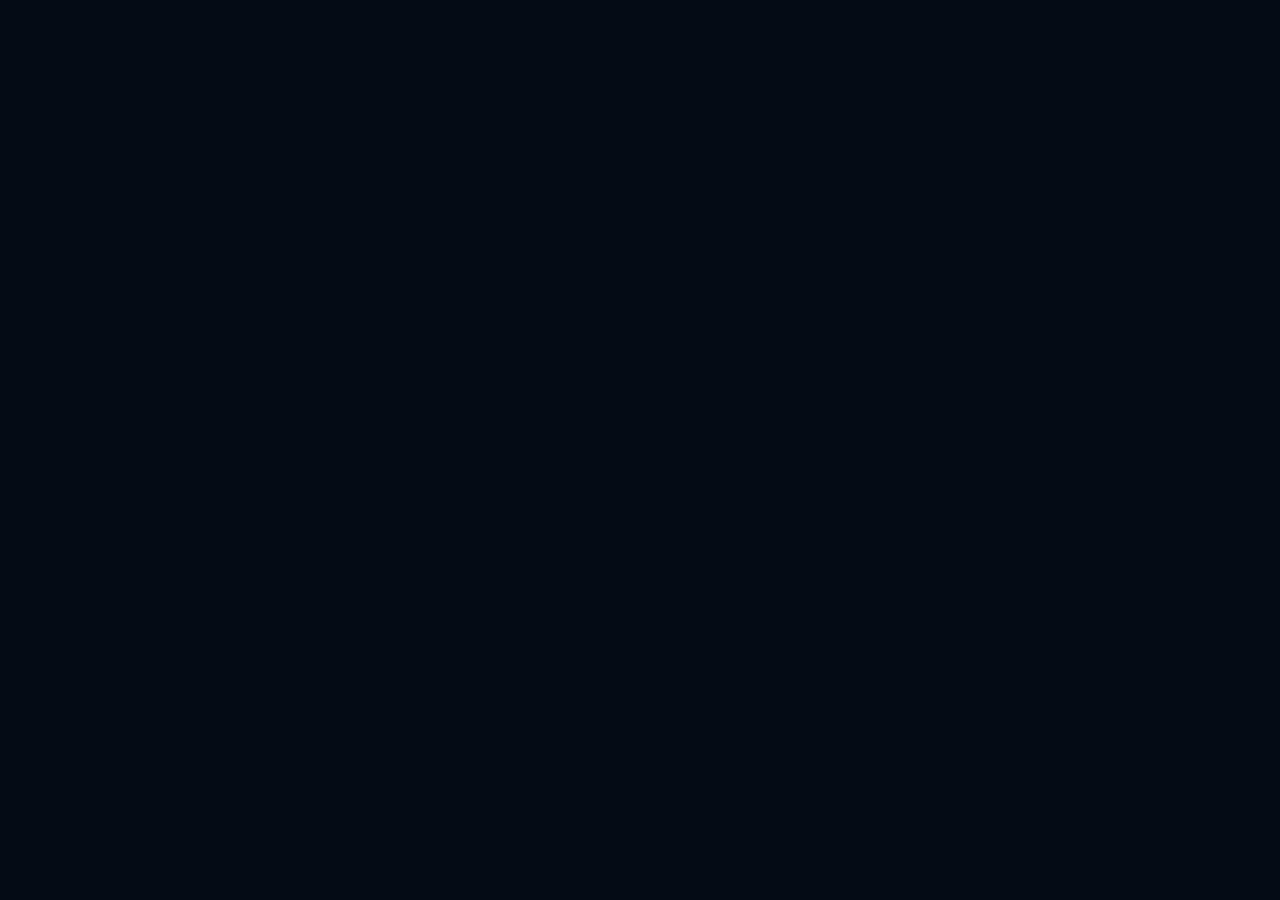
==== commit 0604d5e9: "Add files via upload" ====
--- a/index.html
+++ b/index.html
@@ -1,4 +1,4 @@
-```html
+
 <!DOCTYPE html>
 <html lang="en">
 <head>
@@ -623,4 +623,3 @@
 
 .process-step h3 {
     margin-top
-```
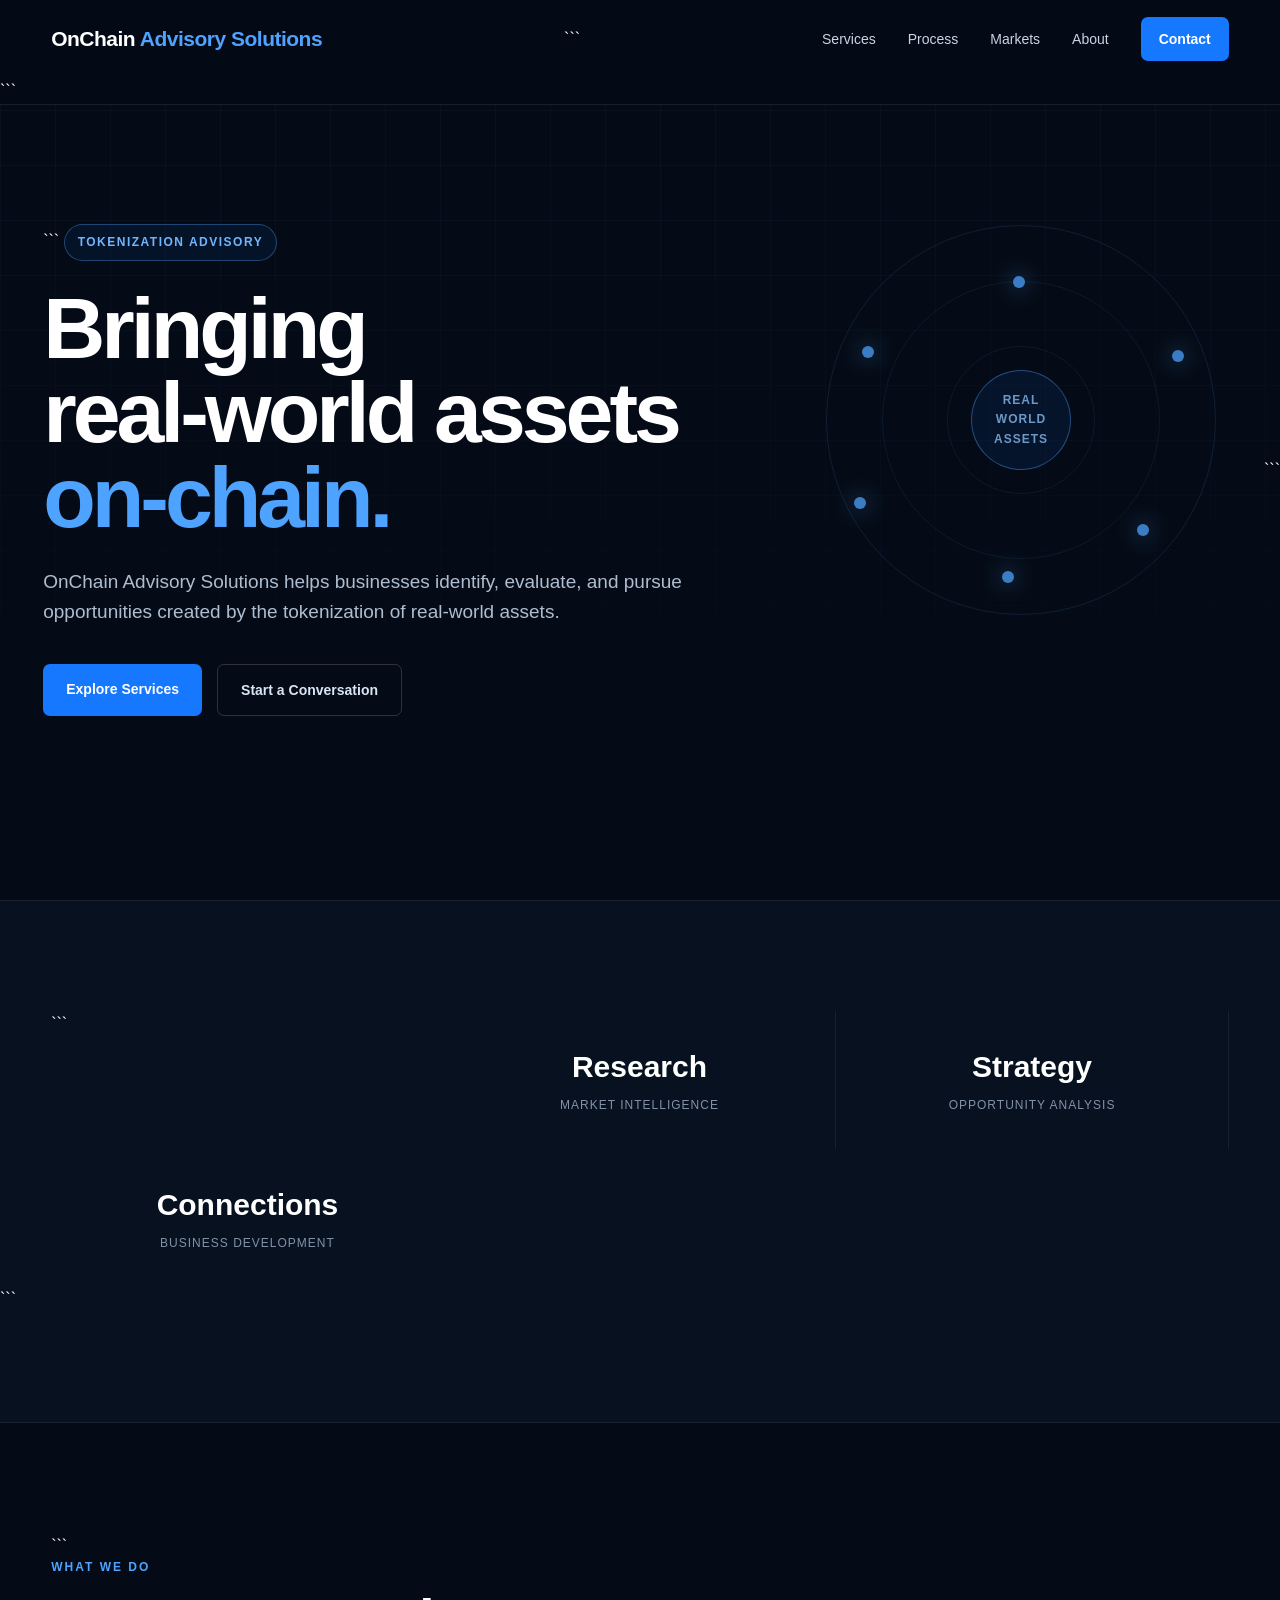
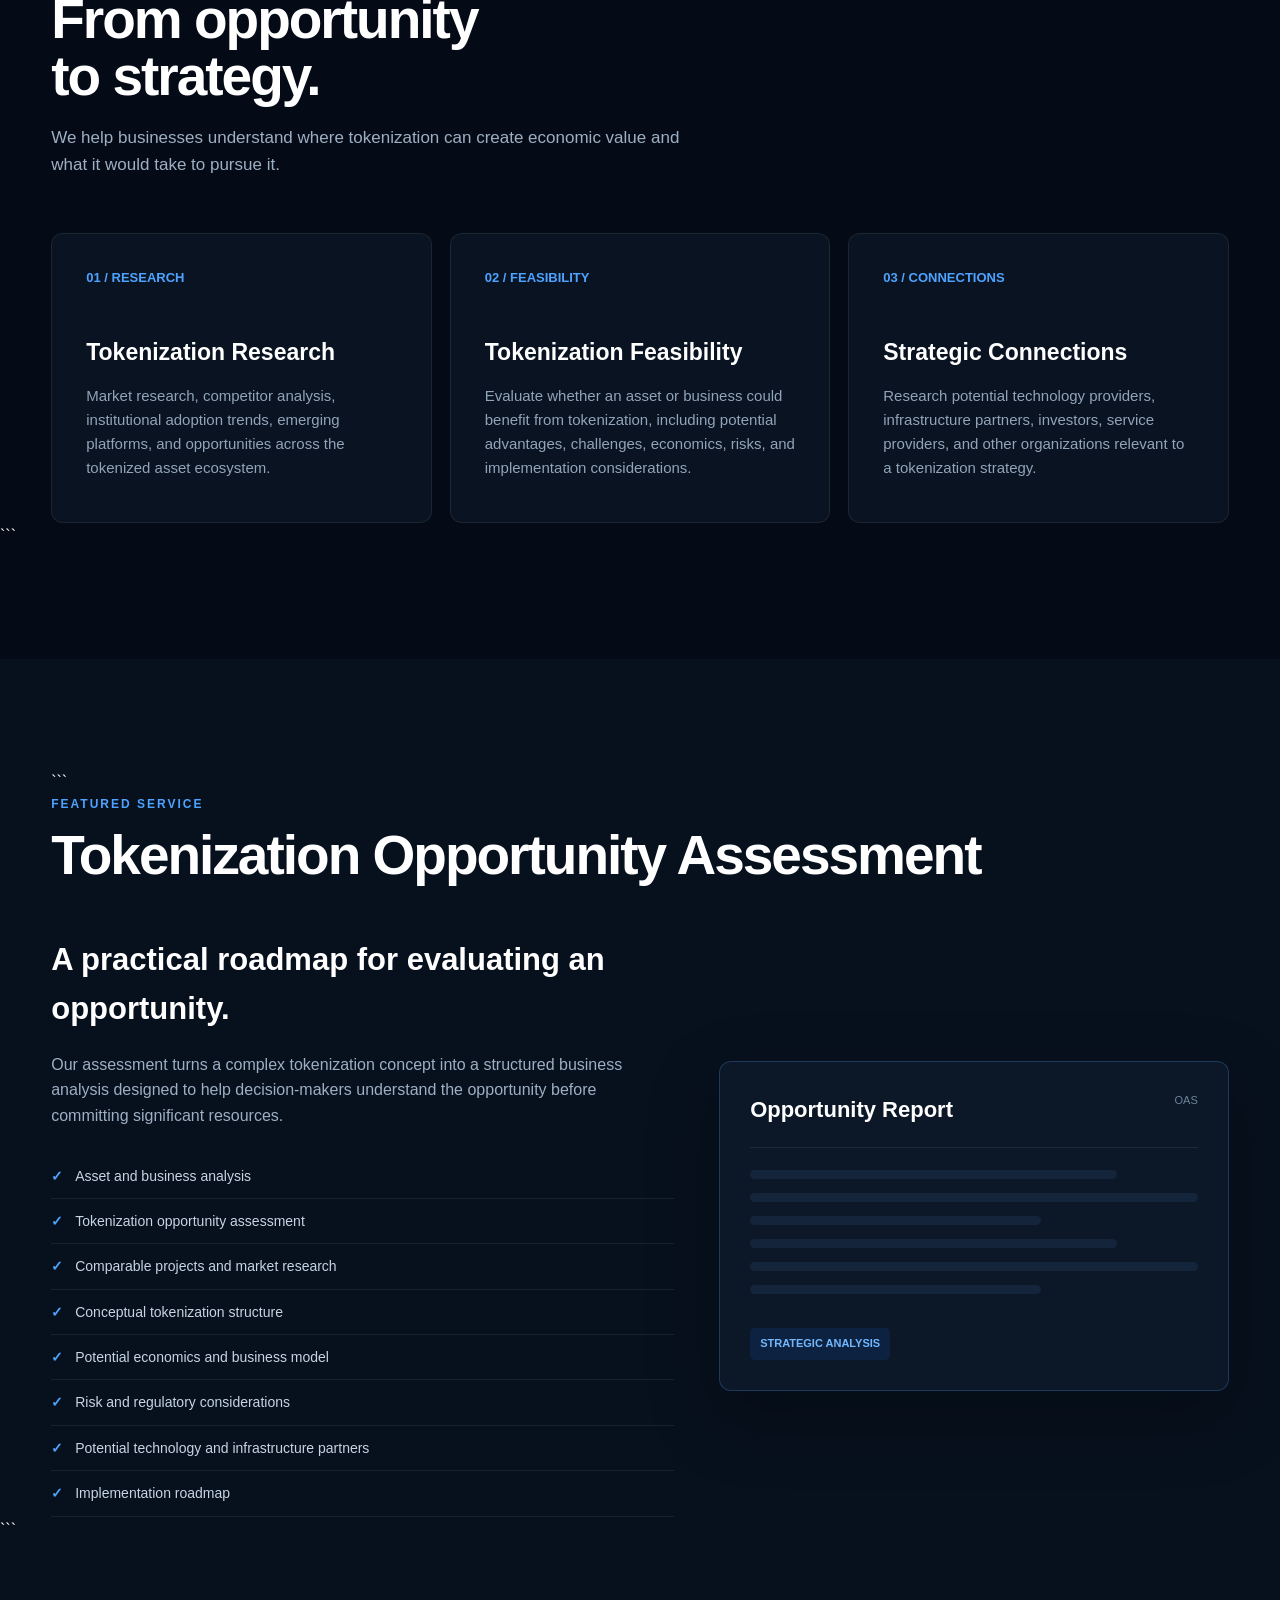
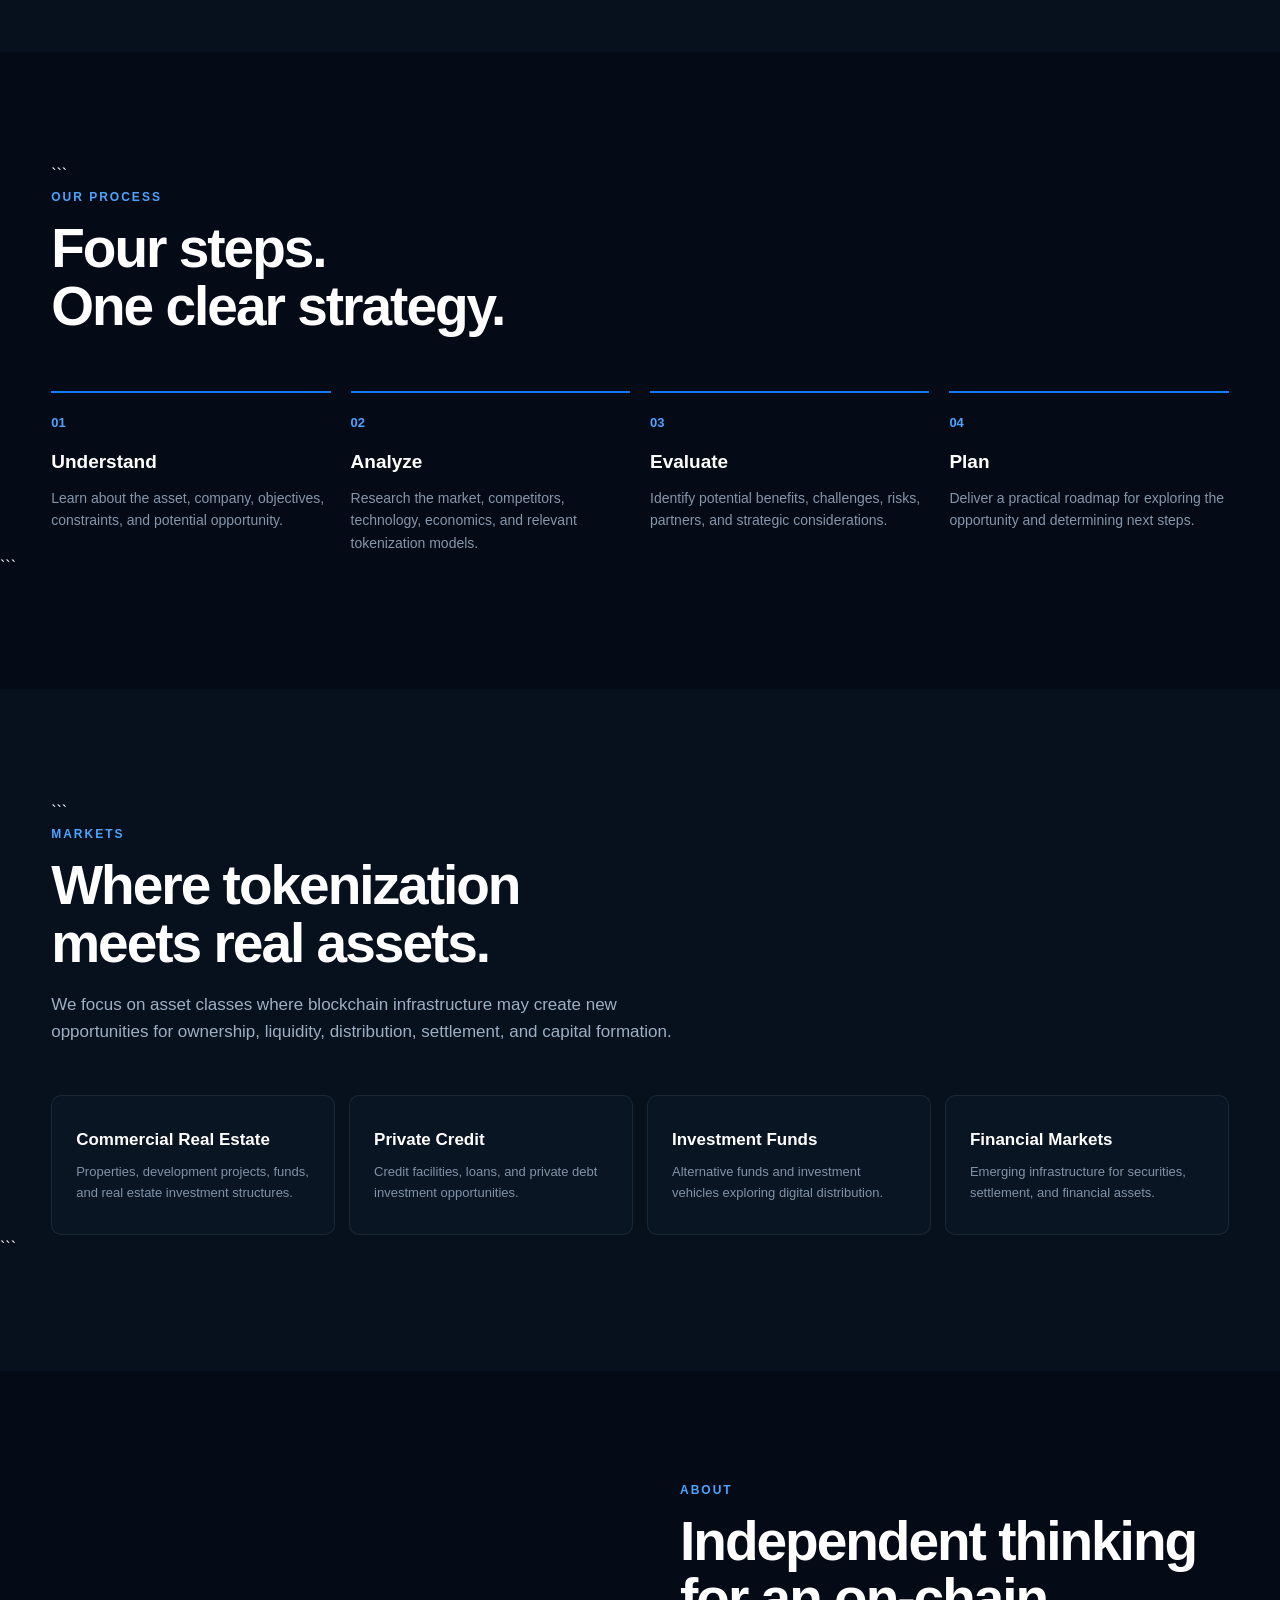
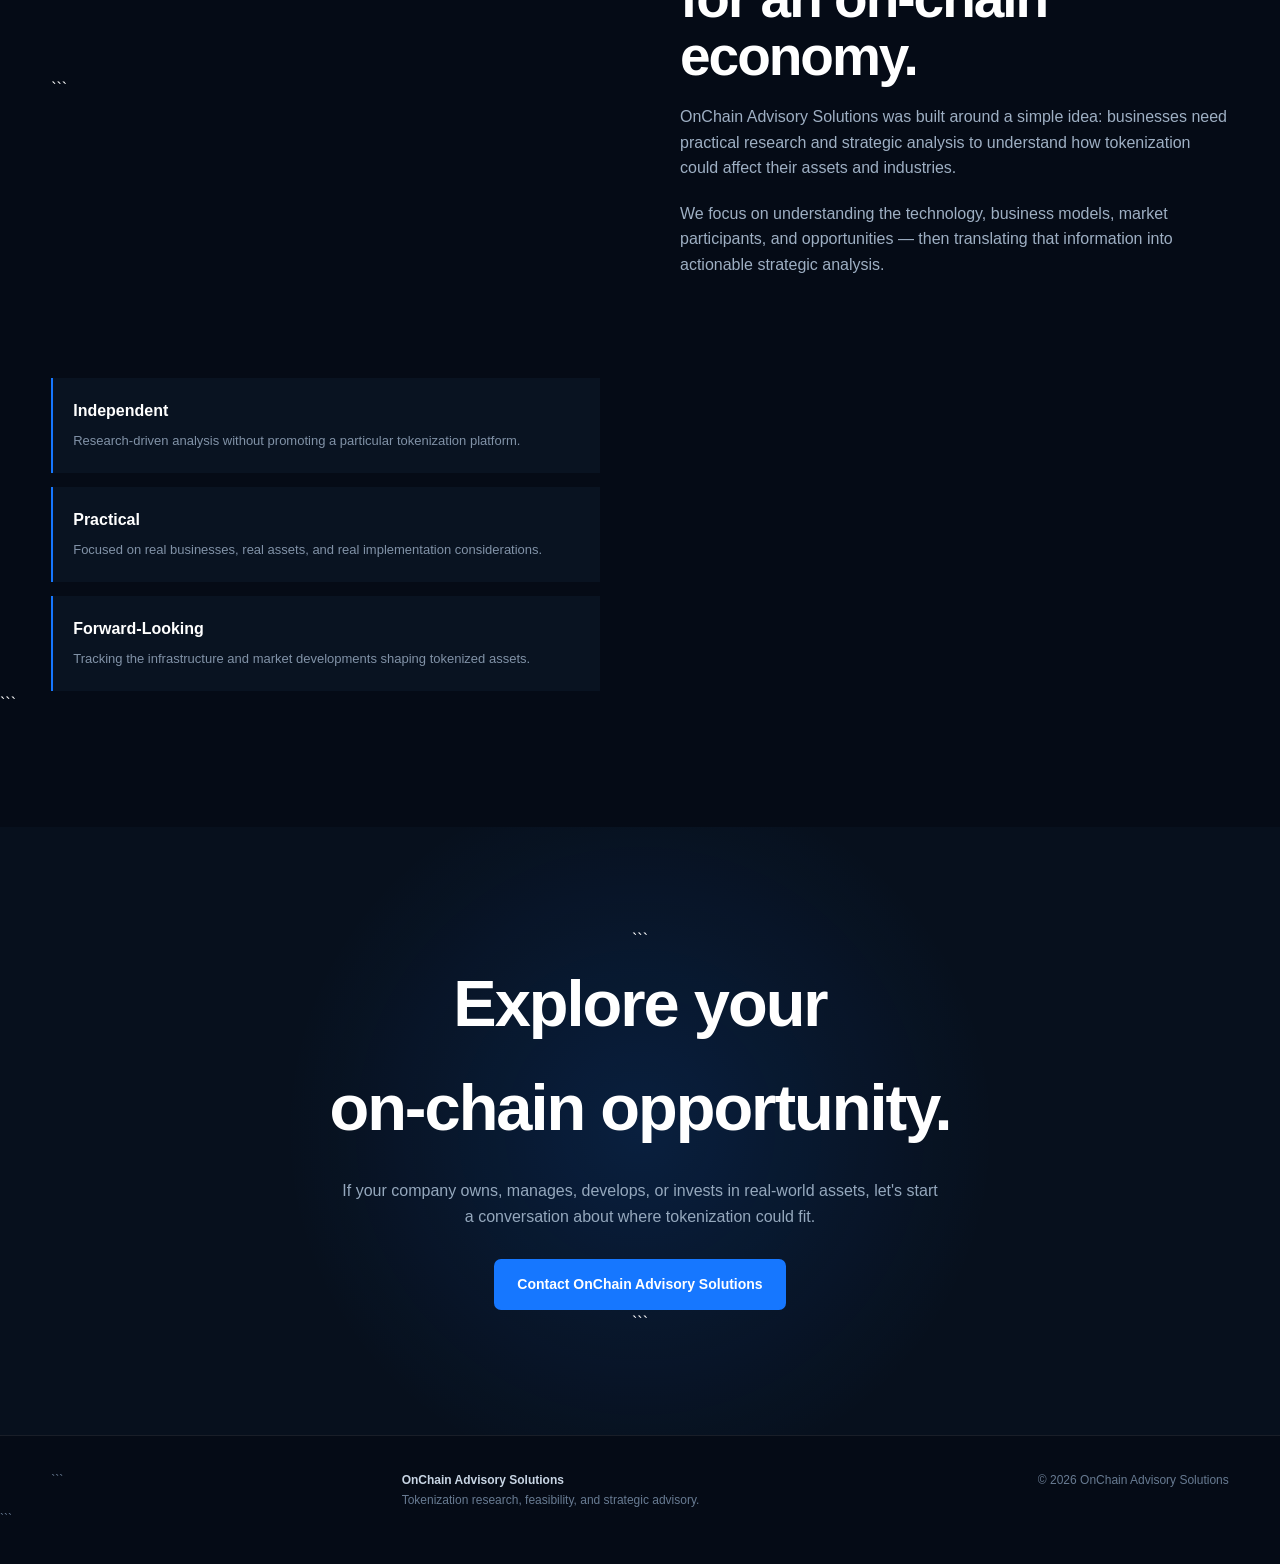
==== commit 58c5ff43: "Add files via upload" ====
--- a/index.html
+++ b/index.html
@@ -1,18 +1,13 @@
-
 <!DOCTYPE html>
+
 <html lang="en">
 <head>
 <meta charset="UTF-8">
 <meta name="viewport" content="width=device-width, initial-scale=1.0">
-
 <title>OnChain Advisory Solutions</title>
+<meta name="description" content="OnChain Advisory Solutions helps businesses identify, evaluate, and pursue opportunities in tokenized real-world assets.">
 
 <style>
-
-/* ==============================
-   RESET
-================================ */
-
 * {
     margin: 0;
     padding: 0;
@@ -24,602 +19,1104 @@
 }
 
 body {
-    background: #050b14;
+    font-family: Arial, Helvetica, sans-serif;
+    background: #050b16;
     color: #ffffff;
-    font-family: Arial, Helvetica, sans-serif;
     line-height: 1.6;
 }
 
 a {
+    color: inherit;
     text-decoration: none;
-    color: inherit;
 }
 
 .container {
-    width: 90%;
-    max-width: 1150px;
+    width: min(1180px, 92%);
     margin: auto;
 }
 
-
-/* ==============================
-   NAVBAR
-================================ */
+/* NAVBAR */
 
 .navbar {
     position: fixed;
     top: 0;
     left: 0;
-    right: 0;
-
-    height: 72px;
-
-    background: rgba(5, 11, 20, 0.94);
-
-    border-bottom: 1px solid #172536;
-
+    width: 100%;
     z-index: 1000;
+    background: rgba(5, 11, 22, 0.92);
+    border-bottom: 1px solid rgba(255,255,255,0.08);
+    backdrop-filter: blur(12px);
 }
 
 .nav-inner {
-    height: 100%;
-
+    height: 78px;
     display: flex;
     align-items: center;
     justify-content: space-between;
 }
 
 .logo {
-    font-size: 18px;
-    font-weight: bold;
-}
-
-.logo-blue {
-    color: #4da6ff;
+    font-size: 21px;
+    font-weight: 800;
+    letter-spacing: -0.5px;
+}
+
+.logo span {
+    color: #4da3ff;
 }
 
 .nav-links {
     display: flex;
-    gap: 28px;
-
-    list-style: none;
-
-    color: #aebccc;
-
+    gap: 32px;
+    align-items: center;
     font-size: 14px;
+    color: #c8d4e5;
 }
 
 .nav-links a:hover {
     color: #ffffff;
 }
 
-.nav-contact {
-    border: 1px solid #2e7fca;
-
-    padding: 9px 16px;
-
-    border-radius: 5px;
-
-    color: #6db8ff !important;
-}
-
-
-/* ==============================
-   HERO
-================================ */
+.nav-button {
+    padding: 11px 18px;
+    border-radius: 7px;
+    background: #1677ff;
+    color: white !important;
+    font-weight: 700;
+}
+
+/* HERO */
 
 .hero {
-    min-height: 760px;
-
-    padding-top: 72px;
-
+    min-height: 100vh;
+    padding-top: 150px;
     display: flex;
     align-items: center;
-
     position: relative;
-
     overflow: hidden;
-
-    background:
-        radial-gradient(
-            circle at 80% 35%,
-            rgba(35, 130, 230, 0.20),
-            transparent 32%
-        ),
-        #050b14;
-}
-
-
-/* background grid */
-
-.hero-grid {
+}
+
+.hero::before {
+    content: "";
     position: absolute;
-
     inset: 0;
-
-    opacity: 0.20;
-
     background-image:
-        linear-gradient(#1d354b 1px, transparent 1px),
-        linear-gradient(90deg, #1d354b 1px, transparent 1px);
-
-    background-size: 60px 60px;
-
-    mask-image: linear-gradient(
-        to bottom,
-        black,
-        transparent
-    );
-}
-
+        linear-gradient(rgba(77,163,255,0.05) 1px, transparent 1px),
+        linear-gradient(90deg, rgba(77,163,255,0.05) 1px, transparent 1px);
+    background-size: 55px 55px;
+    mask-image: linear-gradient(to bottom, black, transparent);
+}
 
 .hero-content {
     position: relative;
-
     z-index: 2;
-
-    max-width: 780px;
-}
-
-.tag {
+    max-width: 760px;
+}
+
+.eyebrow {
     display: inline-block;
-
-    padding: 7px 12px;
-
-    border: 1px solid #214b70;
-
-    border-radius: 50px;
-
-    color: #63b4ff;
-
-    background: #091827;
-
-    font-size: 11px;
-
-    font-weight: bold;
-
+    padding: 8px 13px;
+    border: 1px solid rgba(77,163,255,0.35);
+    background: rgba(22,119,255,0.08);
+    color: #70b6ff;
+    border-radius: 30px;
+    font-size: 12px;
+    font-weight: 700;
     letter-spacing: 1.5px;
-
+    text-transform: uppercase;
     margin-bottom: 25px;
 }
 
 .hero h1 {
-    font-size: clamp(48px, 7vw, 82px);
-
-    line-height: 1;
-
+    font-size: clamp(48px, 7vw, 86px);
+    line-height: 0.98;
     letter-spacing: -4px;
-
     margin-bottom: 28px;
 }
 
-.blue {
-    color: #4da6ff;
+.hero h1 span {
+    color: #4da3ff;
 }
 
 .hero p {
-    max-width: 680px;
-
-    color: #99a9bb;
-
+    color: #aebdd0;
     font-size: 19px;
-
-    line-height: 1.75;
-
-    margin-bottom: 35px;
-}
-
-
-/* buttons */
-
-.buttons {
+    max-width: 650px;
+    margin-bottom: 36px;
+}
+
+.hero-buttons {
     display: flex;
-
-    gap: 12px;
-
+    gap: 15px;
     flex-wrap: wrap;
 }
 
-.btn {
+.button {
     display: inline-block;
-
-    padding: 14px 21px;
-
-    border-radius: 5px;
-
+    padding: 14px 23px;
+    border-radius: 7px;
+    font-weight: 700;
     font-size: 14px;
-
-    font-weight: bold;
-}
-
-.btn-primary {
-    background: #287fd1;
-
-    color: white;
-}
-
-.btn-primary:hover {
-    background: #3c96eb;
-}
-
-.btn-secondary {
-    border: 1px solid #304256;
-
-    color: #c4cfdb;
-}
-
-.btn-secondary:hover {
-    border-color: #4da6ff;
-}
-
-
-/* ==============================
-   HERO GRAPHIC
-================================ */
-
-.hero-graphic {
+}
+
+.button-primary {
+    background: #1677ff;
+}
+
+.button-primary:hover {
+    background: #318cff;
+}
+
+.button-secondary {
+    border: 1px solid rgba(255,255,255,0.16);
+    color: #d9e5f4;
+}
+
+.button-secondary:hover {
+    border-color: #4da3ff;
+}
+
+/* HERO GRAPHIC */
+
+.network {
     position: absolute;
-
     right: 5%;
-
+    top: 25%;
+    width: 390px;
+    height: 390px;
+    border: 1px solid rgba(77,163,255,0.18);
+    border-radius: 50%;
+    opacity: 0.75;
+}
+
+.network::before,
+.network::after {
+    content: "";
+    position: absolute;
+    border: 1px solid rgba(77,163,255,0.13);
+    border-radius: 50%;
+}
+
+.network::before {
+    inset: 55px;
+}
+
+.network::after {
+    inset: 120px;
+}
+
+.node {
+    position: absolute;
+    width: 12px;
+    height: 12px;
+    border-radius: 50%;
+    background: #4da3ff;
+    box-shadow: 0 0 22px rgba(77,163,255,0.8);
+}
+
+.node.one { top: 13%; left: 48%; }
+.node.two { top: 32%; right: 8%; }
+.node.three { bottom: 20%; right: 17%; }
+.node.four { bottom: 8%; left: 45%; }
+.node.five { bottom: 27%; left: 7%; }
+.node.six { top: 31%; left: 9%; }
+
+.center-node {
+    position: absolute;
     top: 50%;
-
-    transform: translateY(-50%);
-
-    width: 360px;
-
-    height: 360px;
-}
-
-.circle {
-    position: absolute;
-
-    border: 1px solid #1e4568;
-
+    left: 50%;
+    transform: translate(-50%, -50%);
+    width: 100px;
+    height: 100px;
     border-radius: 50%;
-}
-
-.circle-one {
-    width: 350px;
-    height: 350px;
-
-    top: 5px;
-    left: 5px;
-}
-
-.circle-two {
-    width: 240px;
-    height: 240px;
-
-    top: 60px;
-    left: 60px;
-}
-
-.circle-three {
-    width: 120px;
-    height: 120px;
-
-    top: 120px;
-    left: 120px;
-
-    background: rgba(42, 135, 218, 0.10);
-
-    box-shadow:
-        0 0 70px rgba(43, 146, 235, 0.25);
-}
-
-.center-dot {
-    position: absolute;
-
-    width: 22px;
-    height: 22px;
-
-    background: #55adff;
-
-    border-radius: 50%;
-
-    top: 169px;
-    left: 169px;
-
-    box-shadow:
-        0 0 30px #55adff;
-}
-
-.small-dot {
-    position: absolute;
-
-    width: 9px;
-    height: 9px;
-
-    background: #4da6ff;
-
-    border-radius: 50%;
-
-    box-shadow:
-        0 0 15px #4da6ff;
-}
-
-.dot-one {
-    top: 35px;
-    left: 175px;
-}
-
-.dot-two {
-    top: 175px;
-    right: 35px;
-}
-
-.dot-three {
-    bottom: 35px;
-    left: 175px;
-}
-
-.dot-four {
-    top: 175px;
-    left: 35px;
-}
-
-
-/* ==============================
-   BAR
-================================ */
-
-.market-bar {
-    background: #08121e;
-
-    border-top: 1px solid #162638;
-
-    border-bottom: 1px solid #162638;
-
-    padding: 18px 0;
-}
-
-.market-items {
+    border: 1px solid rgba(77,163,255,0.55);
+    background: rgba(22,119,255,0.12);
     display: flex;
-
-    justify-content: space-between;
-
-    flex-wrap: wrap;
-
-    gap: 15px;
-
-    color: #7e8fa2;
-
-    font-size: 11px;
-
-    font-weight: bold;
-
+    align-items: center;
+    justify-content: center;
+    text-align: center;
+    color: #8ec8ff;
+    font-size: 12px;
+    font-weight: 800;
     letter-spacing: 1px;
 }
 
-.market-items span {
-    color: #b8c5d3;
-}
-
-
-/* ==============================
-   GENERAL SECTION
-================================ */
+/* STATS */
+
+.stats {
+    border-top: 1px solid rgba(255,255,255,0.07);
+    border-bottom: 1px solid rgba(255,255,255,0.07);
+    background: #08111f;
+}
+
+.stats-grid {
+    display: grid;
+    grid-template-columns: repeat(3, 1fr);
+}
+
+.stat {
+    padding: 32px;
+    text-align: center;
+    border-right: 1px solid rgba(255,255,255,0.07);
+}
+
+.stat:last-child {
+    border-right: none;
+}
+
+.stat strong {
+    display: block;
+    font-size: 30px;
+    color: #ffffff;
+}
+
+.stat span {
+    color: #8192a8;
+    font-size: 12px;
+    text-transform: uppercase;
+    letter-spacing: 1px;
+}
+
+/* SECTIONS */
 
 section {
     padding: 110px 0;
 }
 
-.label {
-    color: #4da6ff;
-
+.section-label {
+    color: #4da3ff;
+    font-size: 12px;
+    text-transform: uppercase;
+    font-weight: 800;
+    letter-spacing: 2px;
+    margin-bottom: 13px;
+}
+
+.section-title {
+    font-size: clamp(34px, 5vw, 55px);
+    line-height: 1.05;
+    letter-spacing: -2px;
+    margin-bottom: 18px;
+}
+
+.section-description {
+    max-width: 650px;
+    color: #9eafc3;
+    font-size: 17px;
+}
+
+/* SERVICES */
+
+.services-grid {
+    margin-top: 55px;
+    display: grid;
+    grid-template-columns: repeat(3, 1fr);
+    gap: 18px;
+}
+
+.card {
+    padding: 34px;
+    min-height: 290px;
+    border: 1px solid rgba(255,255,255,0.08);
+    background: #091321;
+    border-radius: 12px;
+    transition: 0.25s ease;
+}
+
+.card:hover {
+    transform: translateY(-5px);
+    border-color: rgba(77,163,255,0.4);
+}
+
+.card-number {
+    color: #4da3ff;
+    font-size: 13px;
+    font-weight: 800;
+    margin-bottom: 45px;
+}
+
+.card h3 {
+    font-size: 23px;
+    margin-bottom: 13px;
+}
+
+.card p {
+    color: #92a4b9;
+    font-size: 15px;
+}
+
+/* REPORT */
+
+.report-section {
+    background: #07101d;
+}
+
+.report-box {
+    margin-top: 50px;
+    display: grid;
+    grid-template-columns: 1.1fr 0.9fr;
+    gap: 45px;
+    align-items: center;
+}
+
+.report-text h3 {
+    font-size: 31px;
+    margin-bottom: 18px;
+}
+
+.report-text p {
+    color: #9eafc3;
+    margin-bottom: 25px;
+}
+
+.report-list {
+    list-style: none;
+}
+
+.report-list li {
+    padding: 11px 0;
+    border-bottom: 1px solid rgba(255,255,255,0.07);
+    color: #c7d4e3;
+    font-size: 14px;
+}
+
+.report-list li::before {
+    content: "✓";
+    color: #4da3ff;
+    font-weight: bold;
+    margin-right: 12px;
+}
+
+.report-card {
+    background: #0c1727;
+    border: 1px solid rgba(77,163,255,0.25);
+    border-radius: 12px;
+    padding: 30px;
+    box-shadow: 0 25px 70px rgba(0,0,0,0.25);
+}
+
+.report-top {
+    display: flex;
+    justify-content: space-between;
+    padding-bottom: 20px;
+    border-bottom: 1px solid rgba(255,255,255,0.08);
+    margin-bottom: 22px;
+}
+
+.report-top span {
+    color: #6e829a;
     font-size: 11px;
-
-    font-weight: bold;
-
-    letter-spacing: 2px;
-
     text-transform: uppercase;
-
-    margin-bottom: 14px;
-}
-
-.section-title {
-    font-size: clamp(35px, 5vw, 55px);
-
-    line-height: 1.05;
-
-    letter-spacing: -2.5px;
-
-    max-width: 800px;
-
+}
+
+.report-title {
+    font-size: 22px;
+    font-weight: 800;
+}
+
+.report-line {
+    height: 9px;
+    background: #14243a;
+    border-radius: 10px;
+    margin: 14px 0;
+}
+
+.report-line.short {
+    width: 65%;
+}
+
+.report-line.medium {
+    width: 82%;
+}
+
+.report-tag {
+    display: inline-block;
+    margin-top: 20px;
+    padding: 7px 10px;
+    background: rgba(22,119,255,0.12);
+    color: #72b8ff;
+    border-radius: 5px;
+    font-size: 11px;
+    font-weight: 700;
+}
+
+/* PROCESS */
+
+.process-grid {
+    margin-top: 55px;
+    display: grid;
+    grid-template-columns: repeat(4, 1fr);
+    gap: 20px;
+}
+
+.process {
+    border-top: 2px solid #1677ff;
+    padding-top: 20px;
+}
+
+.process-number {
+    color: #4da3ff;
+    font-size: 13px;
+    font-weight: 800;
+}
+
+.process h3 {
+    margin: 14px 0 9px;
+    font-size: 19px;
+}
+
+.process p {
+    color: #8496ab;
+    font-size: 14px;
+}
+
+/* MARKETS */
+
+.markets {
+    background: #07101d;
+}
+
+.market-grid {
+    margin-top: 50px;
+    display: grid;
+    grid-template-columns: repeat(4, 1fr);
+    gap: 14px;
+}
+
+.market {
+    padding: 30px 24px;
+    border: 1px solid rgba(255,255,255,0.08);
+    border-radius: 10px;
+    background: #091523;
+}
+
+.market h3 {
+    font-size: 17px;
+    margin-bottom: 9px;
+}
+
+.market p {
+    color: #8192a7;
+    font-size: 13px;
+}
+
+/* ABOUT */
+
+.about-grid {
+    display: grid;
+    grid-template-columns: 1fr 1fr;
+    gap: 80px;
+    align-items: center;
+}
+
+.about-text p {
+    color: #9eafc3;
     margin-bottom: 20px;
 }
 
-.section-text {
-    color: #91a0b1;
-
-    font-size: 17px;
-
-    max-width: 680px;
-
-    line-height: 1.75;
-
-    margin-bottom: 50px;
-}
-
-
-/* ==============================
-   SERVICES
-================================ */
-
-.services {
-    background: #07111d;
-}
-
-.services-grid {
+.principles {
     display: grid;
-
-    grid-template-columns:
-        repeat(3, 1fr);
-
-    gap: 18px;
-}
-
-.service {
-    min-height: 310px;
-
-    padding: 32px;
-
-    background: #0a1725;
-
-    border: 1px solid #1a2d41;
-
-    border-radius: 7px;
-
-    transition: transform .2s, border .2s;
-}
-
-.service:hover {
-    transform: translateY(-6px);
-
-    border-color: #3477aa;
-}
-
-.service-number {
-    color: #4da6ff;
-
-    font-size: 11px;
-
-    font-weight: bold;
-
-    letter-spacing: 2px;
-
-    margin-bottom: 60px;
-}
-
-.service h3 {
-    font-size: 23px;
-
-    margin-bottom: 13px;
-}
-
-.service p {
-    color: #8999aa;
-
-    font-size: 14px;
-
-    line-height: 1.75;
-}
-
-
-/* ==============================
-   REPORT
-================================ */
-
-.report {
-    background: #050b14;
-}
-
-.report-grid {
-    display: grid;
-
-    grid-template-columns:
-        1fr 1fr;
-
-    gap: 70px;
-
-    align-items: center;
-}
-
-.report-card {
-    background: #091522;
-
-    border: 1px solid #20364d;
-
-    border-radius: 8px;
-
-    padding: 28px;
-}
-
-.report-title {
+    gap: 14px;
+}
+
+.principle {
+    padding: 20px;
+    border-left: 2px solid #1677ff;
+    background: #091321;
+}
+
+.principle strong {
+    display: block;
+    margin-bottom: 4px;
+}
+
+.principle span {
+    color: #8192a7;
+    font-size: 13px;
+}
+
+/* CTA */
+
+.cta {
+    padding: 100px 0;
+    text-align: center;
+    background:
+        radial-gradient(circle at center, rgba(22,119,255,0.15), transparent 50%),
+        #07101d;
+}
+
+.cta h2 {
+    font-size: clamp(38px, 6vw, 65px);
+    letter-spacing: -2px;
+    margin-bottom: 18px;
+}
+
+.cta p {
+    color: #95a8bd;
+    max-width: 600px;
+    margin: 0 auto 30px;
+}
+
+/* FOOTER */
+
+footer {
+    padding: 35px 0;
+    border-top: 1px solid rgba(255,255,255,0.08);
+    color: #687b92;
+    font-size: 12px;
+}
+
+.footer-inner {
     display: flex;
-
     justify-content: space-between;
-
-    align-items: center;
-
-    padding-bottom: 18px;
-
-    border-bottom: 1px solid #1d3043;
-
-    margin-bottom: 5px;
-}
-
-.report-title strong {
-    font-size: 13px;
-}
-
-.status {
-    color: #58b0ff;
-
-    font-size: 9px;
-
-    letter-spacing: 1px;
-
-    font-weight: bold;
-}
-
-.report-line {
-    display: flex;
-
-    justify-content: space-between;
-
-    padding: 15px 0;
-
-    border-bottom: 1px solid #17283a;
-
-    color: #8d9dad;
-
-    font-size: 13px;
-}
-
-.report-line strong {
-    color: #dce5ee;
-}
-
-
-/* ==============================
-   PROCESS
-================================ */
-
-.process {
-    background: #07111d;
-}
-
-.process-grid {
-    display: grid;
-
-    grid-template-columns:
-        repeat(4, 1fr);
-}
-
-.process-step {
-    padding: 28px;
-
-    min-height: 220px;
-
-    border-top: 1px solid #24384c;
-
-    border-left: 1px solid #17283a;
-}
-
-.process-step:last-child {
-    border-right: 1px solid #17283a;
-}
-
-.process-number {
-    color: #4da6ff;
-
-    font-size: 12px;
-
-    font-weight: bold;
-}
-
-.process-step h3 {
-    margin-top
+    gap: 20px;
+}
+
+.footer-brand {
+    color: #c8d5e4;
+    font-weight: 700;
+}
+
+/* MOBILE */
+
+@media (max-width: 900px) {
+
+    .nav-links {
+        display: none;
+    }
+
+    .network {
+        opacity: 0.15;
+        right: -130px;
+    }
+
+    .services-grid,
+    .report-box,
+    .about-grid {
+        grid-template-columns: 1fr;
+    }
+
+    .process-grid {
+        grid-template-columns: repeat(2, 1fr);
+    }
+
+    .market-grid {
+        grid-template-columns: repeat(2, 1fr);
+    }
+}
+
+@media (max-width: 600px) {
+
+    .hero {
+        padding-top: 125px;
+    }
+
+    .hero h1 {
+        font-size: 49px;
+        letter-spacing: -2px;
+    }
+
+    .hero p {
+        font-size: 16px;
+    }
+
+    section {
+        padding: 75px 0;
+    }
+
+    .stats-grid {
+        grid-template-columns: 1fr;
+    }
+
+    .stat {
+        border-right: none;
+        border-bottom: 1px solid rgba(255,255,255,0.07);
+    }
+
+    .process-grid,
+    .market-grid {
+        grid-template-columns: 1fr;
+    }
+
+    .card {
+        min-height: auto;
+    }
+
+    .footer-inner {
+        flex-direction: column;
+    }
+}
+</style>
+
+</head>
+
+<body>
+
+<nav class="navbar">
+    <div class="container nav-inner">
+        <a href="#top" class="logo">OnChain <span>Advisory Solutions</span></a>
+
+```
+    <div class="nav-links">
+        <a href="#services">Services</a>
+        <a href="#process">Process</a>
+        <a href="#markets">Markets</a>
+        <a href="#about">About</a>
+        <a href="mailto:waaronyoung2@gmail.com" class="nav-button">Contact</a>
+    </div>
+</div>
+```
+
+</nav>
+
+<main id="top">
+
+<section class="hero">
+    <div class="container">
+        <div class="hero-content">
+
+```
+        <div class="eyebrow">
+            Tokenization Advisory
+        </div>
+
+        <h1>
+            Bringing<br>
+            real-world assets<br>
+            <span>on-chain.</span>
+        </h1>
+
+        <p>
+            OnChain Advisory Solutions helps businesses identify,
+            evaluate, and pursue opportunities created by the
+            tokenization of real-world assets.
+        </p>
+
+        <div class="hero-buttons">
+            <a href="#services" class="button button-primary">
+                Explore Services
+            </a>
+
+            <a href="mailto:waaronyoung2@gmail.com" class="button button-secondary">
+                Start a Conversation
+            </a>
+        </div>
+
+    </div>
+</div>
+
+<div class="network">
+    <div class="node one"></div>
+    <div class="node two"></div>
+    <div class="node three"></div>
+    <div class="node four"></div>
+    <div class="node five"></div>
+    <div class="node six"></div>
+
+    <div class="center-node">
+        REAL<br>
+        WORLD<br>
+        ASSETS
+    </div>
+</div>
+```
+
+</section>
+
+<section class="stats">
+    <div class="container stats-grid">
+
+```
+    <div class="stat">
+        <strong>Research</strong>
+        <span>Market Intelligence</span>
+    </div>
+
+    <div class="stat">
+        <strong>Strategy</strong>
+        <span>Opportunity Analysis</span>
+    </div>
+
+    <div class="stat">
+        <strong>Connections</strong>
+        <span>Business Development</span>
+    </div>
+
+</div>
+```
+
+</section>
+
+<section id="services">
+    <div class="container">
+
+```
+    <div class="section-label">
+        What We Do
+    </div>
+
+    <h2 class="section-title">
+        From opportunity<br>
+        to strategy.
+    </h2>
+
+    <p class="section-description">
+        We help businesses understand where tokenization can create
+        economic value and what it would take to pursue it.
+    </p>
+
+
+    <div class="services-grid">
+
+        <div class="card">
+            <div class="card-number">01 / RESEARCH</div>
+
+            <h3>Tokenization Research</h3>
+
+            <p>
+                Market research, competitor analysis, institutional
+                adoption trends, emerging platforms, and opportunities
+                across the tokenized asset ecosystem.
+            </p>
+        </div>
+
+
+        <div class="card">
+            <div class="card-number">02 / FEASIBILITY</div>
+
+            <h3>Tokenization Feasibility</h3>
+
+            <p>
+                Evaluate whether an asset or business could benefit
+                from tokenization, including potential advantages,
+                challenges, economics, risks, and implementation
+                considerations.
+            </p>
+        </div>
+
+
+        <div class="card">
+            <div class="card-number">03 / CONNECTIONS</div>
+
+            <h3>Strategic Connections</h3>
+
+            <p>
+                Research potential technology providers, infrastructure
+                partners, investors, service providers, and other
+                organizations relevant to a tokenization strategy.
+            </p>
+        </div>
+
+    </div>
+</div>
+```
+
+</section>
+
+<section class="report-section">
+    <div class="container">
+
+```
+    <div class="section-label">
+        Featured Service
+    </div>
+
+    <h2 class="section-title">
+        Tokenization Opportunity Assessment
+    </h2>
+
+    <div class="report-box">
+
+        <div class="report-text">
+
+            <h3>
+                A practical roadmap for evaluating an opportunity.
+            </h3>
+
+            <p>
+                Our assessment turns a complex tokenization concept
+                into a structured business analysis designed to help
+                decision-makers understand the opportunity before
+                committing significant resources.
+            </p>
+
+            <ul class="report-list">
+                <li>Asset and business analysis</li>
+                <li>Tokenization opportunity assessment</li>
+                <li>Comparable projects and market research</li>
+                <li>Conceptual tokenization structure</li>
+                <li>Potential economics and business model</li>
+                <li>Risk and regulatory considerations</li>
+                <li>Potential technology and infrastructure partners</li>
+                <li>Implementation roadmap</li>
+            </ul>
+
+        </div>
+
+
+        <div class="report-card">
+
+            <div class="report-top">
+                <div>
+                    <div class="report-title">
+                        Opportunity Report
+                    </div>
+                </div>
+
+                <span>
+                    OAS
+                </span>
+            </div>
+
+            <div class="report-line medium"></div>
+            <div class="report-line"></div>
+            <div class="report-line short"></div>
+            <div class="report-line medium"></div>
+            <div class="report-line"></div>
+            <div class="report-line short"></div>
+
+            <div class="report-tag">
+                STRATEGIC ANALYSIS
+            </div>
+
+        </div>
+
+    </div>
+</div>
+```
+
+</section>
+
+<section id="process">
+    <div class="container">
+
+```
+    <div class="section-label">
+        Our Process
+    </div>
+
+    <h2 class="section-title">
+        Four steps.<br>
+        One clear strategy.
+    </h2>
+
+    <div class="process-grid">
+
+        <div class="process">
+            <div class="process-number">01</div>
+            <h3>Understand</h3>
+            <p>
+                Learn about the asset, company, objectives,
+                constraints, and potential opportunity.
+            </p>
+        </div>
+
+        <div class="process">
+            <div class="process-number">02</div>
+            <h3>Analyze</h3>
+            <p>
+                Research the market, competitors, technology,
+                economics, and relevant tokenization models.
+            </p>
+        </div>
+
+        <div class="process">
+            <div class="process-number">03</div>
+            <h3>Evaluate</h3>
+            <p>
+                Identify potential benefits, challenges,
+                risks, partners, and strategic considerations.
+            </p>
+        </div>
+
+        <div class="process">
+            <div class="process-number">04</div>
+            <h3>Plan</h3>
+            <p>
+                Deliver a practical roadmap for exploring
+                the opportunity and determining next steps.
+            </p>
+        </div>
+
+    </div>
+</div>
+```
+
+</section>
+
+<section id="markets" class="markets">
+    <div class="container">
+
+```
+    <div class="section-label">
+        Markets
+    </div>
+
+    <h2 class="section-title">
+        Where tokenization<br>
+        meets real assets.
+    </h2>
+
+    <p class="section-description">
+        We focus on asset classes where blockchain infrastructure
+        may create new opportunities for ownership, liquidity,
+        distribution, settlement, and capital formation.
+    </p>
+
+
+    <div class="market-grid">
+
+        <div class="market">
+            <h3>Commercial Real Estate</h3>
+            <p>
+                Properties, development projects, funds,
+                and real estate investment structures.
+            </p>
+        </div>
+
+        <div class="market">
+            <h3>Private Credit</h3>
+            <p>
+                Credit facilities, loans, and private
+                debt investment opportunities.
+            </p>
+        </div>
+
+        <div class="market">
+            <h3>Investment Funds</h3>
+            <p>
+                Alternative funds and investment vehicles
+                exploring digital distribution.
+            </p>
+        </div>
+
+        <div class="market">
+            <h3>Financial Markets</h3>
+            <p>
+                Emerging infrastructure for securities,
+                settlement, and financial assets.
+            </p>
+        </div>
+
+    </div>
+</div>
+```
+
+</section>
+
+<section id="about">
+    <div class="container about-grid">
+
+```
+    <div class="about-text">
+
+        <div class="section-label">
+            About
+        </div>
+
+        <h2 class="section-title">
+            Independent thinking<br>
+            for an on-chain economy.
+        </h2>
+
+        <p>
+            OnChain Advisory Solutions was built around a simple idea:
+            businesses need practical research and strategic analysis
+            to understand how tokenization could affect their assets
+            and industries.
+        </p>
+
+        <p>
+            We focus on understanding the technology, business models,
+            market participants, and opportunities — then translating
+            that information into actionable strategic analysis.
+        </p>
+
+    </div>
+
+
+    <div class="principles">
+
+        <div class="principle">
+            <strong>Independent</strong>
+            <span>
+                Research-driven analysis without promoting
+                a particular tokenization platform.
+            </span>
+        </div>
+
+        <div class="principle">
+            <strong>Practical</strong>
+            <span>
+                Focused on real businesses, real assets,
+                and real implementation considerations.
+            </span>
+        </div>
+
+        <div class="principle">
+            <strong>Forward-Looking</strong>
+            <span>
+                Tracking the infrastructure and market
+                developments shaping tokenized assets.
+            </span>
+        </div>
+
+    </div>
+
+</div>
+```
+
+</section>
+
+<section class="cta">
+
+```
+<div class="container">
+
+    <h2>
+        Explore your<br>
+        on-chain opportunity.
+    </h2>
+
+    <p>
+        If your company owns, manages, develops, or invests in
+        real-world assets, let's start a conversation about where
+        tokenization could fit.
+    </p>
+
+    <a href="mailto:waaronyoung2@gmail.com" class="button button-primary">
+        Contact OnChain Advisory Solutions
+    </a>
+
+</div>
+```
+
+</section>
+
+</main>
+
+<footer>
+    <div class="container footer-inner">
+
+```
+    <div>
+        <div class="footer-brand">
+            OnChain Advisory Solutions
+        </div>
+
+        <div>
+            Tokenization research, feasibility, and strategic advisory.
+        </div>
+    </div>
+
+    <div>
+        © 2026 OnChain Advisory Solutions
+    </div>
+
+</div>
+```
+
+</footer>
+
+</body>
+</html>
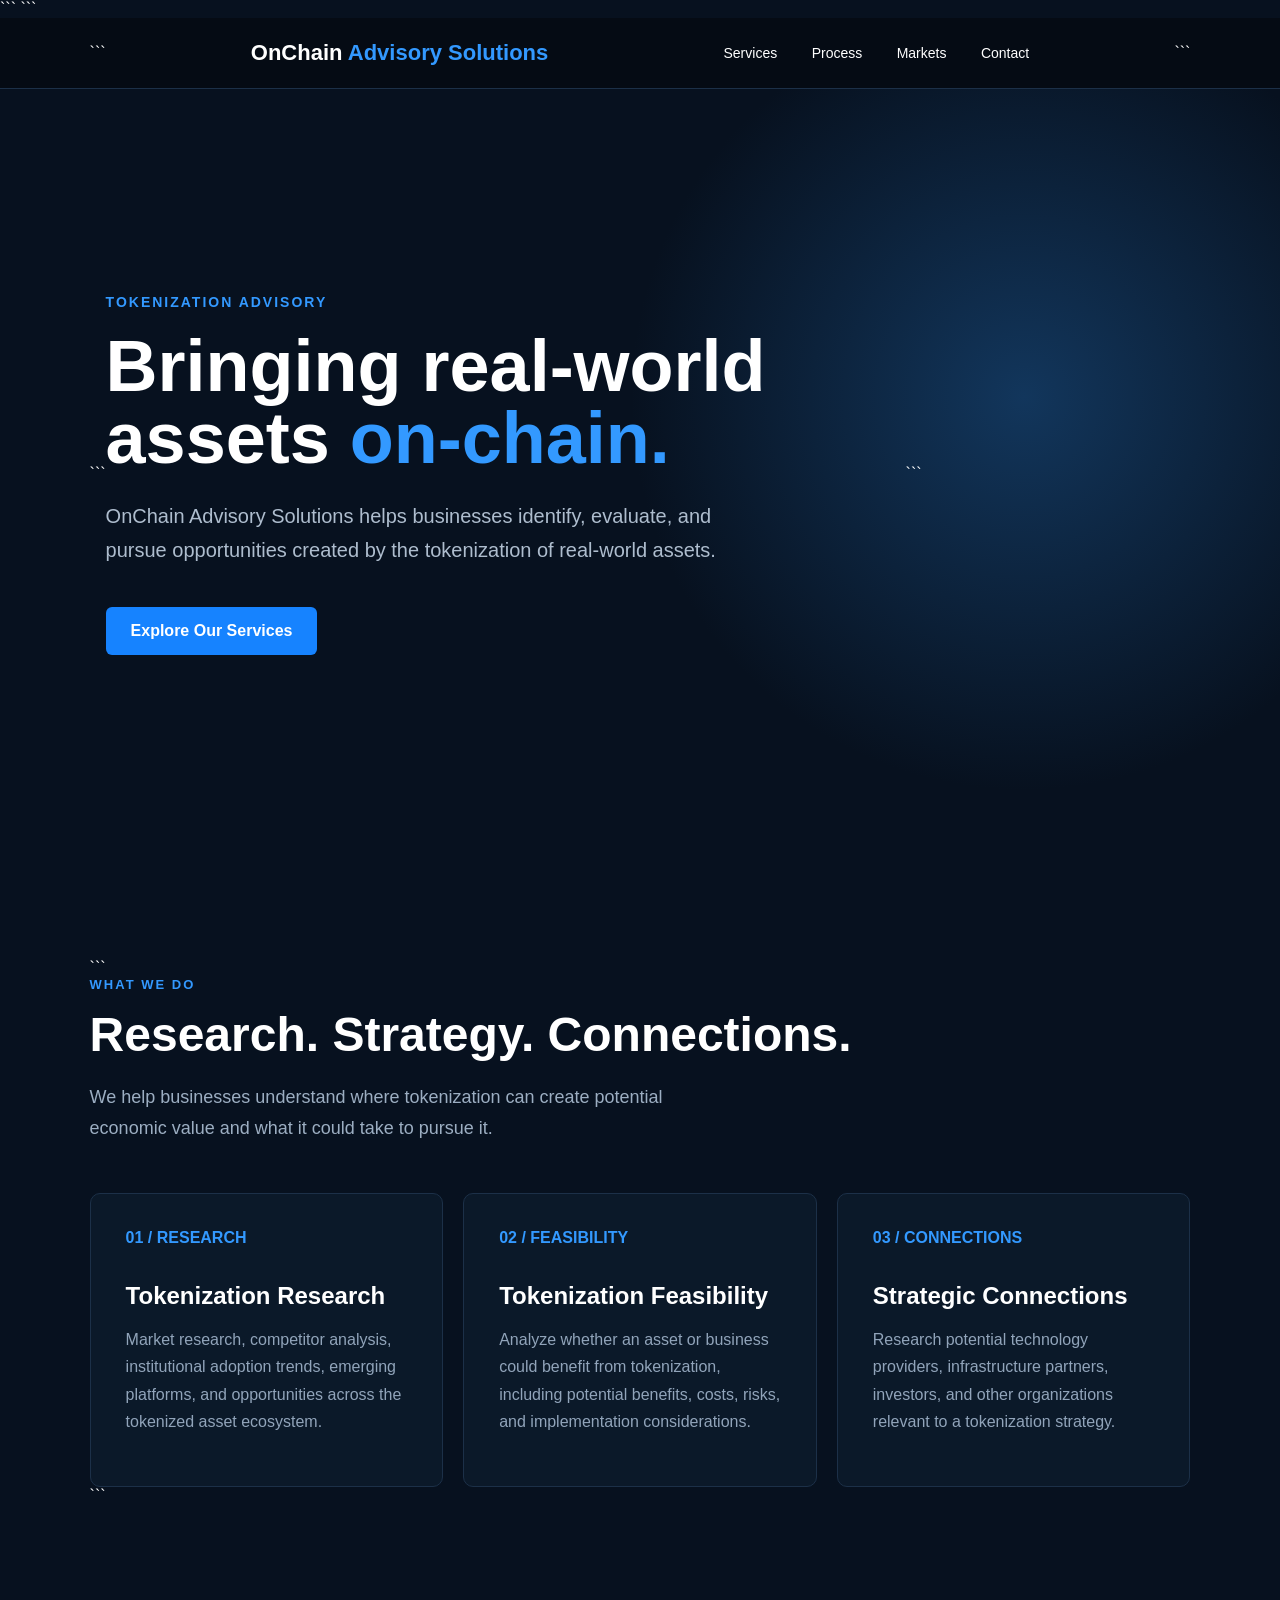
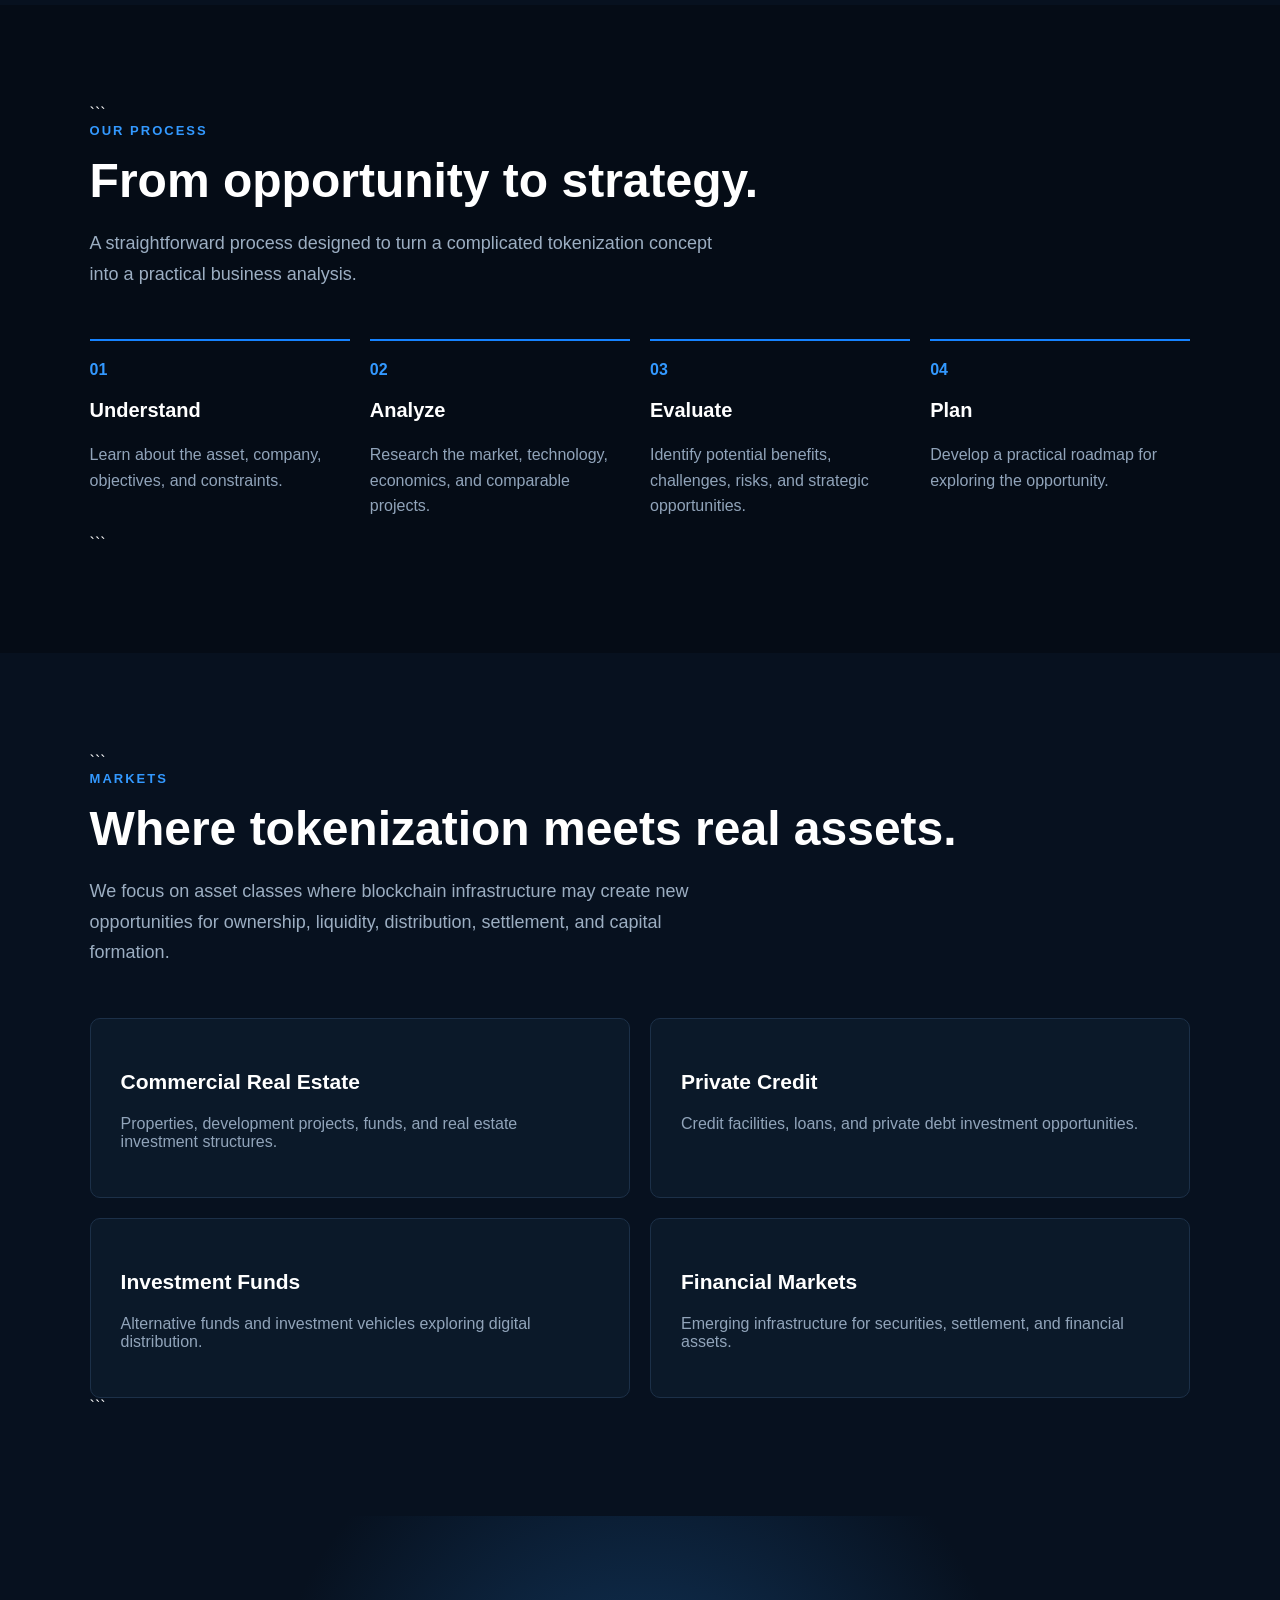
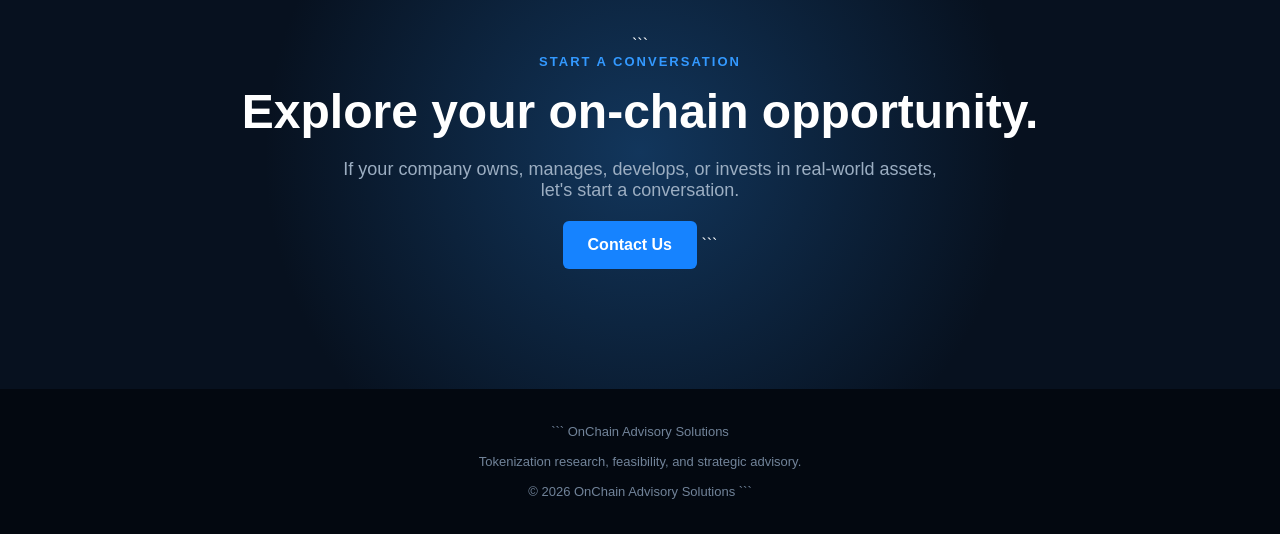
==== commit 283ff4a2: "Add files via upload" ====
--- a/index.html
+++ b/index.html
@@ -1,745 +1,372 @@
 <!DOCTYPE html>
 
-<html lang="en">
+<html>
 <head>
-<meta charset="UTF-8">
-<meta name="viewport" content="width=device-width, initial-scale=1.0">
-<title>OnChain Advisory Solutions</title>
-<meta name="description" content="OnChain Advisory Solutions helps businesses identify, evaluate, and pursue opportunities in tokenized real-world assets.">
-
+    <meta charset="UTF-8">
+    <meta name="viewport" content="width=device-width, initial-scale=1.0">
+    <title>OnChain Advisory Solutions</title>
+
+```
 <style>
-* {
-    margin: 0;
-    padding: 0;
-    box-sizing: border-box;
-}
-
-html {
-    scroll-behavior: smooth;
-}
-
-body {
-    font-family: Arial, Helvetica, sans-serif;
-    background: #050b16;
-    color: #ffffff;
-    line-height: 1.6;
-}
-
-a {
-    color: inherit;
-    text-decoration: none;
-}
-
-.container {
-    width: min(1180px, 92%);
-    margin: auto;
-}
-
-/* NAVBAR */
-
-.navbar {
-    position: fixed;
-    top: 0;
-    left: 0;
-    width: 100%;
-    z-index: 1000;
-    background: rgba(5, 11, 22, 0.92);
-    border-bottom: 1px solid rgba(255,255,255,0.08);
-    backdrop-filter: blur(12px);
-}
-
-.nav-inner {
-    height: 78px;
-    display: flex;
-    align-items: center;
-    justify-content: space-between;
-}
-
-.logo {
-    font-size: 21px;
-    font-weight: 800;
-    letter-spacing: -0.5px;
-}
-
-.logo span {
-    color: #4da3ff;
-}
-
-.nav-links {
-    display: flex;
-    gap: 32px;
-    align-items: center;
-    font-size: 14px;
-    color: #c8d4e5;
-}
-
-.nav-links a:hover {
-    color: #ffffff;
-}
-
-.nav-button {
-    padding: 11px 18px;
-    border-radius: 7px;
-    background: #1677ff;
-    color: white !important;
-    font-weight: 700;
-}
-
-/* HERO */
-
-.hero {
-    min-height: 100vh;
-    padding-top: 150px;
-    display: flex;
-    align-items: center;
-    position: relative;
-    overflow: hidden;
-}
-
-.hero::before {
-    content: "";
-    position: absolute;
-    inset: 0;
-    background-image:
-        linear-gradient(rgba(77,163,255,0.05) 1px, transparent 1px),
-        linear-gradient(90deg, rgba(77,163,255,0.05) 1px, transparent 1px);
-    background-size: 55px 55px;
-    mask-image: linear-gradient(to bottom, black, transparent);
-}
-
-.hero-content {
-    position: relative;
-    z-index: 2;
-    max-width: 760px;
-}
-
-.eyebrow {
-    display: inline-block;
-    padding: 8px 13px;
-    border: 1px solid rgba(77,163,255,0.35);
-    background: rgba(22,119,255,0.08);
-    color: #70b6ff;
-    border-radius: 30px;
-    font-size: 12px;
-    font-weight: 700;
-    letter-spacing: 1.5px;
-    text-transform: uppercase;
-    margin-bottom: 25px;
-}
-
-.hero h1 {
-    font-size: clamp(48px, 7vw, 86px);
-    line-height: 0.98;
-    letter-spacing: -4px;
-    margin-bottom: 28px;
-}
-
-.hero h1 span {
-    color: #4da3ff;
-}
-
-.hero p {
-    color: #aebdd0;
-    font-size: 19px;
-    max-width: 650px;
-    margin-bottom: 36px;
-}
-
-.hero-buttons {
-    display: flex;
-    gap: 15px;
-    flex-wrap: wrap;
-}
-
-.button {
-    display: inline-block;
-    padding: 14px 23px;
-    border-radius: 7px;
-    font-weight: 700;
-    font-size: 14px;
-}
-
-.button-primary {
-    background: #1677ff;
-}
-
-.button-primary:hover {
-    background: #318cff;
-}
-
-.button-secondary {
-    border: 1px solid rgba(255,255,255,0.16);
-    color: #d9e5f4;
-}
-
-.button-secondary:hover {
-    border-color: #4da3ff;
-}
-
-/* HERO GRAPHIC */
-
-.network {
-    position: absolute;
-    right: 5%;
-    top: 25%;
-    width: 390px;
-    height: 390px;
-    border: 1px solid rgba(77,163,255,0.18);
-    border-radius: 50%;
-    opacity: 0.75;
-}
-
-.network::before,
-.network::after {
-    content: "";
-    position: absolute;
-    border: 1px solid rgba(77,163,255,0.13);
-    border-radius: 50%;
-}
-
-.network::before {
-    inset: 55px;
-}
-
-.network::after {
-    inset: 120px;
-}
-
-.node {
-    position: absolute;
-    width: 12px;
-    height: 12px;
-    border-radius: 50%;
-    background: #4da3ff;
-    box-shadow: 0 0 22px rgba(77,163,255,0.8);
-}
-
-.node.one { top: 13%; left: 48%; }
-.node.two { top: 32%; right: 8%; }
-.node.three { bottom: 20%; right: 17%; }
-.node.four { bottom: 8%; left: 45%; }
-.node.five { bottom: 27%; left: 7%; }
-.node.six { top: 31%; left: 9%; }
-
-.center-node {
-    position: absolute;
-    top: 50%;
-    left: 50%;
-    transform: translate(-50%, -50%);
-    width: 100px;
-    height: 100px;
-    border-radius: 50%;
-    border: 1px solid rgba(77,163,255,0.55);
-    background: rgba(22,119,255,0.12);
-    display: flex;
-    align-items: center;
-    justify-content: center;
-    text-align: center;
-    color: #8ec8ff;
-    font-size: 12px;
-    font-weight: 800;
-    letter-spacing: 1px;
-}
-
-/* STATS */
-
-.stats {
-    border-top: 1px solid rgba(255,255,255,0.07);
-    border-bottom: 1px solid rgba(255,255,255,0.07);
-    background: #08111f;
-}
-
-.stats-grid {
-    display: grid;
-    grid-template-columns: repeat(3, 1fr);
-}
-
-.stat {
-    padding: 32px;
-    text-align: center;
-    border-right: 1px solid rgba(255,255,255,0.07);
-}
-
-.stat:last-child {
-    border-right: none;
-}
-
-.stat strong {
-    display: block;
-    font-size: 30px;
-    color: #ffffff;
-}
-
-.stat span {
-    color: #8192a8;
-    font-size: 12px;
-    text-transform: uppercase;
-    letter-spacing: 1px;
-}
-
-/* SECTIONS */
-
-section {
-    padding: 110px 0;
-}
-
-.section-label {
-    color: #4da3ff;
-    font-size: 12px;
-    text-transform: uppercase;
-    font-weight: 800;
-    letter-spacing: 2px;
-    margin-bottom: 13px;
-}
-
-.section-title {
-    font-size: clamp(34px, 5vw, 55px);
-    line-height: 1.05;
-    letter-spacing: -2px;
-    margin-bottom: 18px;
-}
-
-.section-description {
-    max-width: 650px;
-    color: #9eafc3;
-    font-size: 17px;
-}
-
-/* SERVICES */
-
-.services-grid {
-    margin-top: 55px;
-    display: grid;
-    grid-template-columns: repeat(3, 1fr);
-    gap: 18px;
-}
-
-.card {
-    padding: 34px;
-    min-height: 290px;
-    border: 1px solid rgba(255,255,255,0.08);
-    background: #091321;
-    border-radius: 12px;
-    transition: 0.25s ease;
-}
-
-.card:hover {
-    transform: translateY(-5px);
-    border-color: rgba(77,163,255,0.4);
-}
-
-.card-number {
-    color: #4da3ff;
-    font-size: 13px;
-    font-weight: 800;
-    margin-bottom: 45px;
-}
-
-.card h3 {
-    font-size: 23px;
-    margin-bottom: 13px;
-}
-
-.card p {
-    color: #92a4b9;
-    font-size: 15px;
-}
-
-/* REPORT */
-
-.report-section {
-    background: #07101d;
-}
-
-.report-box {
-    margin-top: 50px;
-    display: grid;
-    grid-template-columns: 1.1fr 0.9fr;
-    gap: 45px;
-    align-items: center;
-}
-
-.report-text h3 {
-    font-size: 31px;
-    margin-bottom: 18px;
-}
-
-.report-text p {
-    color: #9eafc3;
-    margin-bottom: 25px;
-}
-
-.report-list {
-    list-style: none;
-}
-
-.report-list li {
-    padding: 11px 0;
-    border-bottom: 1px solid rgba(255,255,255,0.07);
-    color: #c7d4e3;
-    font-size: 14px;
-}
-
-.report-list li::before {
-    content: "✓";
-    color: #4da3ff;
-    font-weight: bold;
-    margin-right: 12px;
-}
-
-.report-card {
-    background: #0c1727;
-    border: 1px solid rgba(77,163,255,0.25);
-    border-radius: 12px;
-    padding: 30px;
-    box-shadow: 0 25px 70px rgba(0,0,0,0.25);
-}
-
-.report-top {
-    display: flex;
-    justify-content: space-between;
-    padding-bottom: 20px;
-    border-bottom: 1px solid rgba(255,255,255,0.08);
-    margin-bottom: 22px;
-}
-
-.report-top span {
-    color: #6e829a;
-    font-size: 11px;
-    text-transform: uppercase;
-}
-
-.report-title {
-    font-size: 22px;
-    font-weight: 800;
-}
-
-.report-line {
-    height: 9px;
-    background: #14243a;
-    border-radius: 10px;
-    margin: 14px 0;
-}
-
-.report-line.short {
-    width: 65%;
-}
-
-.report-line.medium {
-    width: 82%;
-}
-
-.report-tag {
-    display: inline-block;
-    margin-top: 20px;
-    padding: 7px 10px;
-    background: rgba(22,119,255,0.12);
-    color: #72b8ff;
-    border-radius: 5px;
-    font-size: 11px;
-    font-weight: 700;
-}
-
-/* PROCESS */
-
-.process-grid {
-    margin-top: 55px;
-    display: grid;
-    grid-template-columns: repeat(4, 1fr);
-    gap: 20px;
-}
-
-.process {
-    border-top: 2px solid #1677ff;
-    padding-top: 20px;
-}
-
-.process-number {
-    color: #4da3ff;
-    font-size: 13px;
-    font-weight: 800;
-}
-
-.process h3 {
-    margin: 14px 0 9px;
-    font-size: 19px;
-}
-
-.process p {
-    color: #8496ab;
-    font-size: 14px;
-}
-
-/* MARKETS */
-
-.markets {
-    background: #07101d;
-}
-
-.market-grid {
-    margin-top: 50px;
-    display: grid;
-    grid-template-columns: repeat(4, 1fr);
-    gap: 14px;
-}
-
-.market {
-    padding: 30px 24px;
-    border: 1px solid rgba(255,255,255,0.08);
-    border-radius: 10px;
-    background: #091523;
-}
-
-.market h3 {
-    font-size: 17px;
-    margin-bottom: 9px;
-}
-
-.market p {
-    color: #8192a7;
-    font-size: 13px;
-}
-
-/* ABOUT */
-
-.about-grid {
-    display: grid;
-    grid-template-columns: 1fr 1fr;
-    gap: 80px;
-    align-items: center;
-}
-
-.about-text p {
-    color: #9eafc3;
-    margin-bottom: 20px;
-}
-
-.principles {
-    display: grid;
-    gap: 14px;
-}
-
-.principle {
-    padding: 20px;
-    border-left: 2px solid #1677ff;
-    background: #091321;
-}
-
-.principle strong {
-    display: block;
-    margin-bottom: 4px;
-}
-
-.principle span {
-    color: #8192a7;
-    font-size: 13px;
-}
-
-/* CTA */
-
-.cta {
-    padding: 100px 0;
-    text-align: center;
-    background:
-        radial-gradient(circle at center, rgba(22,119,255,0.15), transparent 50%),
-        #07101d;
-}
-
-.cta h2 {
-    font-size: clamp(38px, 6vw, 65px);
-    letter-spacing: -2px;
-    margin-bottom: 18px;
-}
-
-.cta p {
-    color: #95a8bd;
-    max-width: 600px;
-    margin: 0 auto 30px;
-}
-
-/* FOOTER */
-
-footer {
-    padding: 35px 0;
-    border-top: 1px solid rgba(255,255,255,0.08);
-    color: #687b92;
-    font-size: 12px;
-}
-
-.footer-inner {
-    display: flex;
-    justify-content: space-between;
-    gap: 20px;
-}
-
-.footer-brand {
-    color: #c8d5e4;
-    font-weight: 700;
-}
-
-/* MOBILE */
-
-@media (max-width: 900px) {
-
-    .nav-links {
-        display: none;
-    }
-
-    .network {
-        opacity: 0.15;
-        right: -130px;
-    }
-
-    .services-grid,
-    .report-box,
-    .about-grid {
-        grid-template-columns: 1fr;
-    }
-
-    .process-grid {
+    body {
+        margin: 0;
+        font-family: Arial, sans-serif;
+        background: #07111f;
+        color: white;
+    }
+
+    a {
+        color: white;
+        text-decoration: none;
+    }
+
+    .nav {
+        height: 70px;
+        background: #050b14;
+        border-bottom: 1px solid #1c3048;
+        display: flex;
+        align-items: center;
+        justify-content: space-between;
+        padding: 0 7%;
+    }
+
+    .logo {
+        font-size: 22px;
+        font-weight: bold;
+    }
+
+    .logo span {
+        color: #3399ff;
+    }
+
+    .nav a {
+        margin-left: 30px;
+        font-size: 14px;
+    }
+
+    .hero {
+        min-height: 650px;
+        display: flex;
+        align-items: center;
+        padding: 60px 7%;
+        background: radial-gradient(circle at 80% 40%, #12365c 0%, transparent 35%), #07111f;
+    }
+
+    .hero-content {
+        max-width: 800px;
+    }
+
+    .tag {
+        color: #3399ff;
+        font-size: 14px;
+        font-weight: bold;
+        letter-spacing: 2px;
+        margin-bottom: 20px;
+    }
+
+    h1 {
+        font-size: 72px;
+        line-height: 1;
+        margin: 0 0 25px 0;
+    }
+
+    h1 span {
+        color: #3399ff;
+    }
+
+    .hero p {
+        color: #aebdce;
+        font-size: 20px;
+        line-height: 1.7;
+        max-width: 650px;
+    }
+
+    .button {
+        display: inline-block;
+        margin-top: 20px;
+        padding: 15px 25px;
+        background: #1683ff;
+        border-radius: 6px;
+        font-weight: bold;
+    }
+
+    .section {
+        padding: 100px 7%;
+    }
+
+    .dark {
+        background: #050c16;
+    }
+
+    .label {
+        color: #3399ff;
+        font-weight: bold;
+        letter-spacing: 2px;
+        font-size: 13px;
+        margin-bottom: 15px;
+    }
+
+    h2 {
+        font-size: 48px;
+        margin: 0 0 20px 0;
+    }
+
+    .intro {
+        color: #9caec2;
+        max-width: 650px;
+        font-size: 18px;
+        line-height: 1.7;
+    }
+
+    .cards {
+        display: grid;
+        grid-template-columns: repeat(3, 1fr);
+        gap: 20px;
+        margin-top: 50px;
+    }
+
+    .card {
+        background: #0b1929;
+        border: 1px solid #1c3048;
+        padding: 35px;
+        border-radius: 10px;
+    }
+
+    .card-number {
+        color: #3399ff;
+        font-weight: bold;
+        margin-bottom: 35px;
+    }
+
+    .card h3 {
+        font-size: 24px;
+        margin-bottom: 15px;
+    }
+
+    .card p {
+        color: #91a4ba;
+        line-height: 1.7;
+    }
+
+    .process {
+        display: grid;
+        grid-template-columns: repeat(4, 1fr);
+        gap: 20px;
+        margin-top: 50px;
+    }
+
+    .step {
+        border-top: 2px solid #1683ff;
+        padding-top: 20px;
+    }
+
+    .step-number {
+        color: #3399ff;
+        font-weight: bold;
+    }
+
+    .step h3 {
+        font-size: 20px;
+    }
+
+    .step p {
+        color: #91a4ba;
+        line-height: 1.6;
+    }
+
+    .markets {
+        display: grid;
         grid-template-columns: repeat(2, 1fr);
-    }
-
-    .market-grid {
-        grid-template-columns: repeat(2, 1fr);
-    }
-}
-
-@media (max-width: 600px) {
-
-    .hero {
-        padding-top: 125px;
-    }
-
-    .hero h1 {
-        font-size: 49px;
-        letter-spacing: -2px;
-    }
-
-    .hero p {
-        font-size: 16px;
-    }
-
-    section {
-        padding: 75px 0;
-    }
-
-    .stats-grid {
-        grid-template-columns: 1fr;
-    }
-
-    .stat {
-        border-right: none;
-        border-bottom: 1px solid rgba(255,255,255,0.07);
-    }
-
-    .process-grid,
-    .market-grid {
-        grid-template-columns: 1fr;
-    }
-
-    .card {
-        min-height: auto;
-    }
-
-    .footer-inner {
-        flex-direction: column;
-    }
-}
+        gap: 20px;
+        margin-top: 50px;
+    }
+
+    .market {
+        background: #0b1929;
+        border: 1px solid #1c3048;
+        padding: 30px;
+        border-radius: 10px;
+    }
+
+    .market h3 {
+        font-size: 21px;
+    }
+
+    .market p {
+        color: #91a4ba;
+    }
+
+    .cta {
+        text-align: center;
+        padding: 120px 7%;
+        background: radial-gradient(circle at center, #12365c, transparent 55%), #07111f;
+    }
+
+    .cta p {
+        color: #9caec2;
+        max-width: 600px;
+        margin: 0 auto;
+        font-size: 18px;
+    }
+
+    footer {
+        background: #030810;
+        padding: 35px 7%;
+        color: #718399;
+        font-size: 13px;
+        text-align: center;
+    }
+
+    @media (max-width: 800px) {
+        .nav a {
+            display: none;
+        }
+
+        h1 {
+            font-size: 50px;
+        }
+
+        h2 {
+            font-size: 36px;
+        }
+
+        .cards,
+        .process,
+        .markets {
+            grid-template-columns: 1fr;
+        }
+
+        .hero {
+            padding-top: 80px;
+            padding-bottom: 80px;
+        }
+    }
 </style>
+```
 
 </head>
 
 <body>
 
-<nav class="navbar">
-    <div class="container nav-inner">
-        <a href="#top" class="logo">OnChain <span>Advisory Solutions</span></a>
-
-```
-    <div class="nav-links">
-        <a href="#services">Services</a>
-        <a href="#process">Process</a>
-        <a href="#markets">Markets</a>
-        <a href="#about">About</a>
-        <a href="mailto:waaronyoung2@gmail.com" class="nav-button">Contact</a>
-    </div>
-</div>
-```
-
-</nav>
-
-<main id="top">
+<div class="nav">
+
+```
+<div class="logo">
+    OnChain <span>Advisory Solutions</span>
+</div>
+
+<div>
+    <a href="#services">Services</a>
+    <a href="#process">Process</a>
+    <a href="#markets">Markets</a>
+    <a href="mailto:waaronyoung2@gmail.com">Contact</a>
+</div>
+```
+
+</div>
 
 <section class="hero">
-    <div class="container">
-        <div class="hero-content">
-
-```
-        <div class="eyebrow">
-            Tokenization Advisory
-        </div>
-
-        <h1>
-            Bringing<br>
-            real-world assets<br>
-            <span>on-chain.</span>
-        </h1>
-
-        <p>
-            OnChain Advisory Solutions helps businesses identify,
-            evaluate, and pursue opportunities created by the
-            tokenization of real-world assets.
-        </p>
-
-        <div class="hero-buttons">
-            <a href="#services" class="button button-primary">
-                Explore Services
-            </a>
-
-            <a href="mailto:waaronyoung2@gmail.com" class="button button-secondary">
-                Start a Conversation
-            </a>
-        </div>
-
-    </div>
-</div>
-
-<div class="network">
-    <div class="node one"></div>
-    <div class="node two"></div>
-    <div class="node three"></div>
-    <div class="node four"></div>
-    <div class="node five"></div>
-    <div class="node six"></div>
-
-    <div class="center-node">
-        REAL<br>
-        WORLD<br>
-        ASSETS
-    </div>
+
+```
+<div class="hero-content">
+
+    <div class="tag">
+        TOKENIZATION ADVISORY
+    </div>
+
+    <h1>
+        Bringing real-world assets
+        <span>on-chain.</span>
+    </h1>
+
+    <p>
+        OnChain Advisory Solutions helps businesses identify,
+        evaluate, and pursue opportunities created by the
+        tokenization of real-world assets.
+    </p>
+
+    <a class="button" href="#services">
+        Explore Our Services
+    </a>
+
 </div>
 ```
 
 </section>
 
-<section class="stats">
-    <div class="container stats-grid">
-
-```
-    <div class="stat">
-        <strong>Research</strong>
-        <span>Market Intelligence</span>
-    </div>
-
-    <div class="stat">
-        <strong>Strategy</strong>
-        <span>Opportunity Analysis</span>
-    </div>
-
-    <div class="stat">
-        <strong>Connections</strong>
-        <span>Business Development</span>
+<section class="section" id="services">
+
+```
+<div class="label">
+    WHAT WE DO
+</div>
+
+<h2>
+    Research. Strategy. Connections.
+</h2>
+
+<p class="intro">
+    We help businesses understand where tokenization can create
+    potential economic value and what it could take to pursue it.
+</p>
+
+
+<div class="cards">
+
+    <div class="card">
+
+        <div class="card-number">
+            01 / RESEARCH
+        </div>
+
+        <h3>
+            Tokenization Research
+        </h3>
+
+        <p>
+            Market research, competitor analysis, institutional
+            adoption trends, emerging platforms, and opportunities
+            across the tokenized asset ecosystem.
+        </p>
+
+    </div>
+
+
+    <div class="card">
+
+        <div class="card-number">
+            02 / FEASIBILITY
+        </div>
+
+        <h3>
+            Tokenization Feasibility
+        </h3>
+
+        <p>
+            Analyze whether an asset or business could benefit from
+            tokenization, including potential benefits, costs,
+            risks, and implementation considerations.
+        </p>
+
+    </div>
+
+
+    <div class="card">
+
+        <div class="card-number">
+            03 / CONNECTIONS
+        </div>
+
+        <h3>
+            Strategic Connections
+        </h3>
+
+        <p>
+            Research potential technology providers, infrastructure
+            partners, investors, and other organizations relevant
+            to a tokenization strategy.
+        </p>
+
     </div>
 
 </div>
@@ -747,373 +374,216 @@
 
 </section>
 
-<section id="services">
-    <div class="container">
-
-```
-    <div class="section-label">
-        What We Do
-    </div>
-
-    <h2 class="section-title">
-        From opportunity<br>
-        to strategy.
-    </h2>
-
-    <p class="section-description">
-        We help businesses understand where tokenization can create
-        economic value and what it would take to pursue it.
-    </p>
-
-
-    <div class="services-grid">
-
-        <div class="card">
-            <div class="card-number">01 / RESEARCH</div>
-
-            <h3>Tokenization Research</h3>
-
-            <p>
-                Market research, competitor analysis, institutional
-                adoption trends, emerging platforms, and opportunities
-                across the tokenized asset ecosystem.
-            </p>
-        </div>
-
-
-        <div class="card">
-            <div class="card-number">02 / FEASIBILITY</div>
-
-            <h3>Tokenization Feasibility</h3>
-
-            <p>
-                Evaluate whether an asset or business could benefit
-                from tokenization, including potential advantages,
-                challenges, economics, risks, and implementation
-                considerations.
-            </p>
-        </div>
-
-
-        <div class="card">
-            <div class="card-number">03 / CONNECTIONS</div>
-
-            <h3>Strategic Connections</h3>
-
-            <p>
-                Research potential technology providers, infrastructure
-                partners, investors, service providers, and other
-                organizations relevant to a tokenization strategy.
-            </p>
-        </div>
-
-    </div>
+<section class="section dark" id="process">
+
+```
+<div class="label">
+    OUR PROCESS
+</div>
+
+<h2>
+    From opportunity to strategy.
+</h2>
+
+<p class="intro">
+    A straightforward process designed to turn a complicated
+    tokenization concept into a practical business analysis.
+</p>
+
+
+<div class="process">
+
+    <div class="step">
+
+        <div class="step-number">
+            01
+        </div>
+
+        <h3>
+            Understand
+        </h3>
+
+        <p>
+            Learn about the asset, company, objectives,
+            and constraints.
+        </p>
+
+    </div>
+
+
+    <div class="step">
+
+        <div class="step-number">
+            02
+        </div>
+
+        <h3>
+            Analyze
+        </h3>
+
+        <p>
+            Research the market, technology, economics,
+            and comparable projects.
+        </p>
+
+    </div>
+
+
+    <div class="step">
+
+        <div class="step-number">
+            03
+        </div>
+
+        <h3>
+            Evaluate
+        </h3>
+
+        <p>
+            Identify potential benefits, challenges,
+            risks, and strategic opportunities.
+        </p>
+
+    </div>
+
+
+    <div class="step">
+
+        <div class="step-number">
+            04
+        </div>
+
+        <h3>
+            Plan
+        </h3>
+
+        <p>
+            Develop a practical roadmap for exploring
+            the opportunity.
+        </p>
+
+    </div>
+
 </div>
 ```
 
 </section>
 
-<section class="report-section">
-    <div class="container">
-
-```
-    <div class="section-label">
-        Featured Service
-    </div>
-
-    <h2 class="section-title">
-        Tokenization Opportunity Assessment
-    </h2>
-
-    <div class="report-box">
-
-        <div class="report-text">
-
-            <h3>
-                A practical roadmap for evaluating an opportunity.
-            </h3>
-
-            <p>
-                Our assessment turns a complex tokenization concept
-                into a structured business analysis designed to help
-                decision-makers understand the opportunity before
-                committing significant resources.
-            </p>
-
-            <ul class="report-list">
-                <li>Asset and business analysis</li>
-                <li>Tokenization opportunity assessment</li>
-                <li>Comparable projects and market research</li>
-                <li>Conceptual tokenization structure</li>
-                <li>Potential economics and business model</li>
-                <li>Risk and regulatory considerations</li>
-                <li>Potential technology and infrastructure partners</li>
-                <li>Implementation roadmap</li>
-            </ul>
-
-        </div>
-
-
-        <div class="report-card">
-
-            <div class="report-top">
-                <div>
-                    <div class="report-title">
-                        Opportunity Report
-                    </div>
-                </div>
-
-                <span>
-                    OAS
-                </span>
-            </div>
-
-            <div class="report-line medium"></div>
-            <div class="report-line"></div>
-            <div class="report-line short"></div>
-            <div class="report-line medium"></div>
-            <div class="report-line"></div>
-            <div class="report-line short"></div>
-
-            <div class="report-tag">
-                STRATEGIC ANALYSIS
-            </div>
-
-        </div>
-
-    </div>
+<section class="section" id="markets">
+
+```
+<div class="label">
+    MARKETS
+</div>
+
+<h2>
+    Where tokenization meets real assets.
+</h2>
+
+<p class="intro">
+    We focus on asset classes where blockchain infrastructure
+    may create new opportunities for ownership, liquidity,
+    distribution, settlement, and capital formation.
+</p>
+
+
+<div class="markets">
+
+    <div class="market">
+
+        <h3>
+            Commercial Real Estate
+        </h3>
+
+        <p>
+            Properties, development projects, funds,
+            and real estate investment structures.
+        </p>
+
+    </div>
+
+
+    <div class="market">
+
+        <h3>
+            Private Credit
+        </h3>
+
+        <p>
+            Credit facilities, loans, and private debt
+            investment opportunities.
+        </p>
+
+    </div>
+
+
+    <div class="market">
+
+        <h3>
+            Investment Funds
+        </h3>
+
+        <p>
+            Alternative funds and investment vehicles
+            exploring digital distribution.
+        </p>
+
+    </div>
+
+
+    <div class="market">
+
+        <h3>
+            Financial Markets
+        </h3>
+
+        <p>
+            Emerging infrastructure for securities,
+            settlement, and financial assets.
+        </p>
+
+    </div>
+
 </div>
 ```
 
 </section>
 
-<section id="process">
-    <div class="container">
-
-```
-    <div class="section-label">
-        Our Process
-    </div>
-
-    <h2 class="section-title">
-        Four steps.<br>
-        One clear strategy.
-    </h2>
-
-    <div class="process-grid">
-
-        <div class="process">
-            <div class="process-number">01</div>
-            <h3>Understand</h3>
-            <p>
-                Learn about the asset, company, objectives,
-                constraints, and potential opportunity.
-            </p>
-        </div>
-
-        <div class="process">
-            <div class="process-number">02</div>
-            <h3>Analyze</h3>
-            <p>
-                Research the market, competitors, technology,
-                economics, and relevant tokenization models.
-            </p>
-        </div>
-
-        <div class="process">
-            <div class="process-number">03</div>
-            <h3>Evaluate</h3>
-            <p>
-                Identify potential benefits, challenges,
-                risks, partners, and strategic considerations.
-            </p>
-        </div>
-
-        <div class="process">
-            <div class="process-number">04</div>
-            <h3>Plan</h3>
-            <p>
-                Deliver a practical roadmap for exploring
-                the opportunity and determining next steps.
-            </p>
-        </div>
-
-    </div>
-</div>
+<section class="cta">
+
+```
+<div class="label">
+    START A CONVERSATION
+</div>
+
+<h2>
+    Explore your on-chain opportunity.
+</h2>
+
+<p>
+    If your company owns, manages, develops, or invests in
+    real-world assets, let's start a conversation.
+</p>
+
+<a class="button" href="mailto:waaronyoung2@gmail.com">
+    Contact Us
+</a>
 ```
 
 </section>
 
-<section id="markets" class="markets">
-    <div class="container">
-
-```
-    <div class="section-label">
-        Markets
-    </div>
-
-    <h2 class="section-title">
-        Where tokenization<br>
-        meets real assets.
-    </h2>
-
-    <p class="section-description">
-        We focus on asset classes where blockchain infrastructure
-        may create new opportunities for ownership, liquidity,
-        distribution, settlement, and capital formation.
-    </p>
-
-
-    <div class="market-grid">
-
-        <div class="market">
-            <h3>Commercial Real Estate</h3>
-            <p>
-                Properties, development projects, funds,
-                and real estate investment structures.
-            </p>
-        </div>
-
-        <div class="market">
-            <h3>Private Credit</h3>
-            <p>
-                Credit facilities, loans, and private
-                debt investment opportunities.
-            </p>
-        </div>
-
-        <div class="market">
-            <h3>Investment Funds</h3>
-            <p>
-                Alternative funds and investment vehicles
-                exploring digital distribution.
-            </p>
-        </div>
-
-        <div class="market">
-            <h3>Financial Markets</h3>
-            <p>
-                Emerging infrastructure for securities,
-                settlement, and financial assets.
-            </p>
-        </div>
-
-    </div>
-</div>
-```
-
-</section>
-
-<section id="about">
-    <div class="container about-grid">
-
-```
-    <div class="about-text">
-
-        <div class="section-label">
-            About
-        </div>
-
-        <h2 class="section-title">
-            Independent thinking<br>
-            for an on-chain economy.
-        </h2>
-
-        <p>
-            OnChain Advisory Solutions was built around a simple idea:
-            businesses need practical research and strategic analysis
-            to understand how tokenization could affect their assets
-            and industries.
-        </p>
-
-        <p>
-            We focus on understanding the technology, business models,
-            market participants, and opportunities — then translating
-            that information into actionable strategic analysis.
-        </p>
-
-    </div>
-
-
-    <div class="principles">
-
-        <div class="principle">
-            <strong>Independent</strong>
-            <span>
-                Research-driven analysis without promoting
-                a particular tokenization platform.
-            </span>
-        </div>
-
-        <div class="principle">
-            <strong>Practical</strong>
-            <span>
-                Focused on real businesses, real assets,
-                and real implementation considerations.
-            </span>
-        </div>
-
-        <div class="principle">
-            <strong>Forward-Looking</strong>
-            <span>
-                Tracking the infrastructure and market
-                developments shaping tokenized assets.
-            </span>
-        </div>
-
-    </div>
-
-</div>
-```
-
-</section>
-
-<section class="cta">
-
-```
-<div class="container">
-
-    <h2>
-        Explore your<br>
-        on-chain opportunity.
-    </h2>
-
-    <p>
-        If your company owns, manages, develops, or invests in
-        real-world assets, let's start a conversation about where
-        tokenization could fit.
-    </p>
-
-    <a href="mailto:waaronyoung2@gmail.com" class="button button-primary">
-        Contact OnChain Advisory Solutions
-    </a>
-
-</div>
-```
-
-</section>
-
-</main>
-
 <footer>
-    <div class="container footer-inner">
-
-```
-    <div>
-        <div class="footer-brand">
-            OnChain Advisory Solutions
-        </div>
-
-        <div>
-            Tokenization research, feasibility, and strategic advisory.
-        </div>
-    </div>
-
-    <div>
-        © 2026 OnChain Advisory Solutions
-    </div>
-
-</div>
+
+```
+OnChain Advisory Solutions
+
+<br><br>
+
+Tokenization research, feasibility, and strategic advisory.
+
+<br><br>
+
+© 2026 OnChain Advisory Solutions
 ```
 
 </footer>
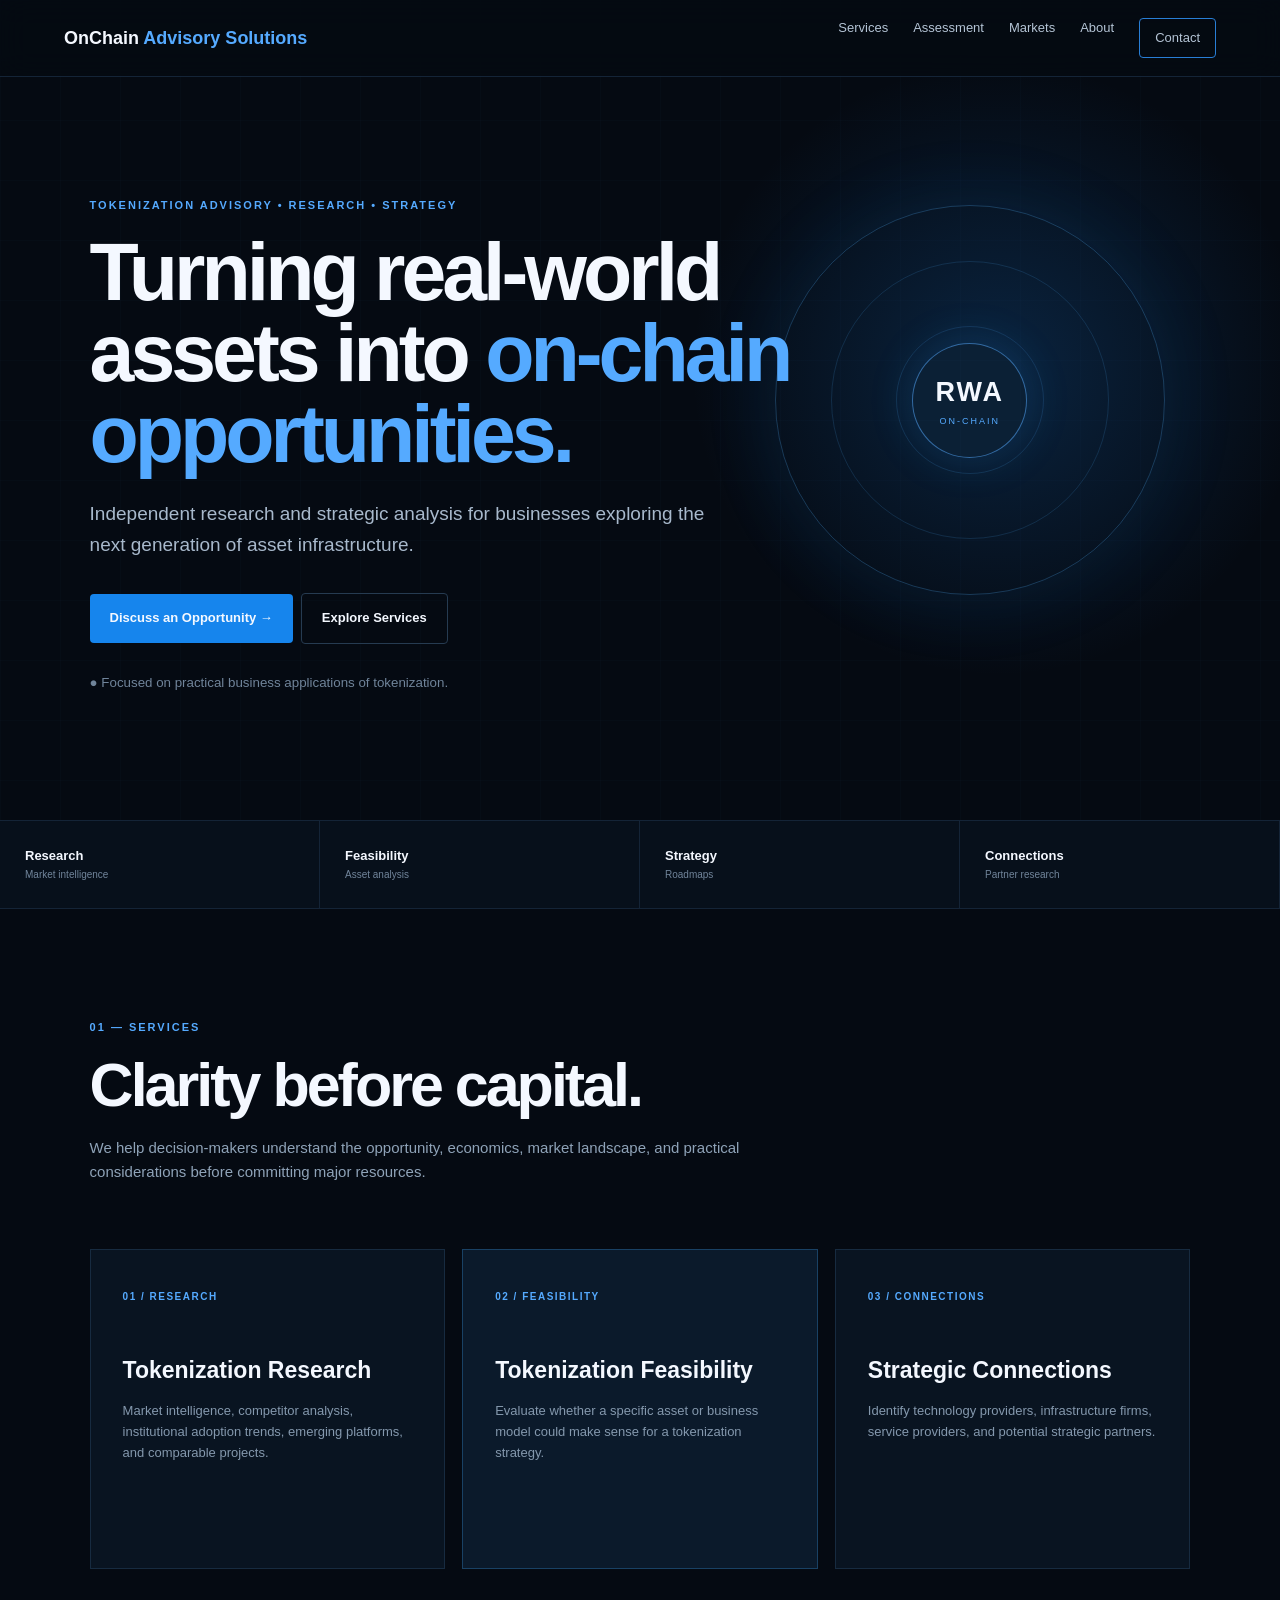
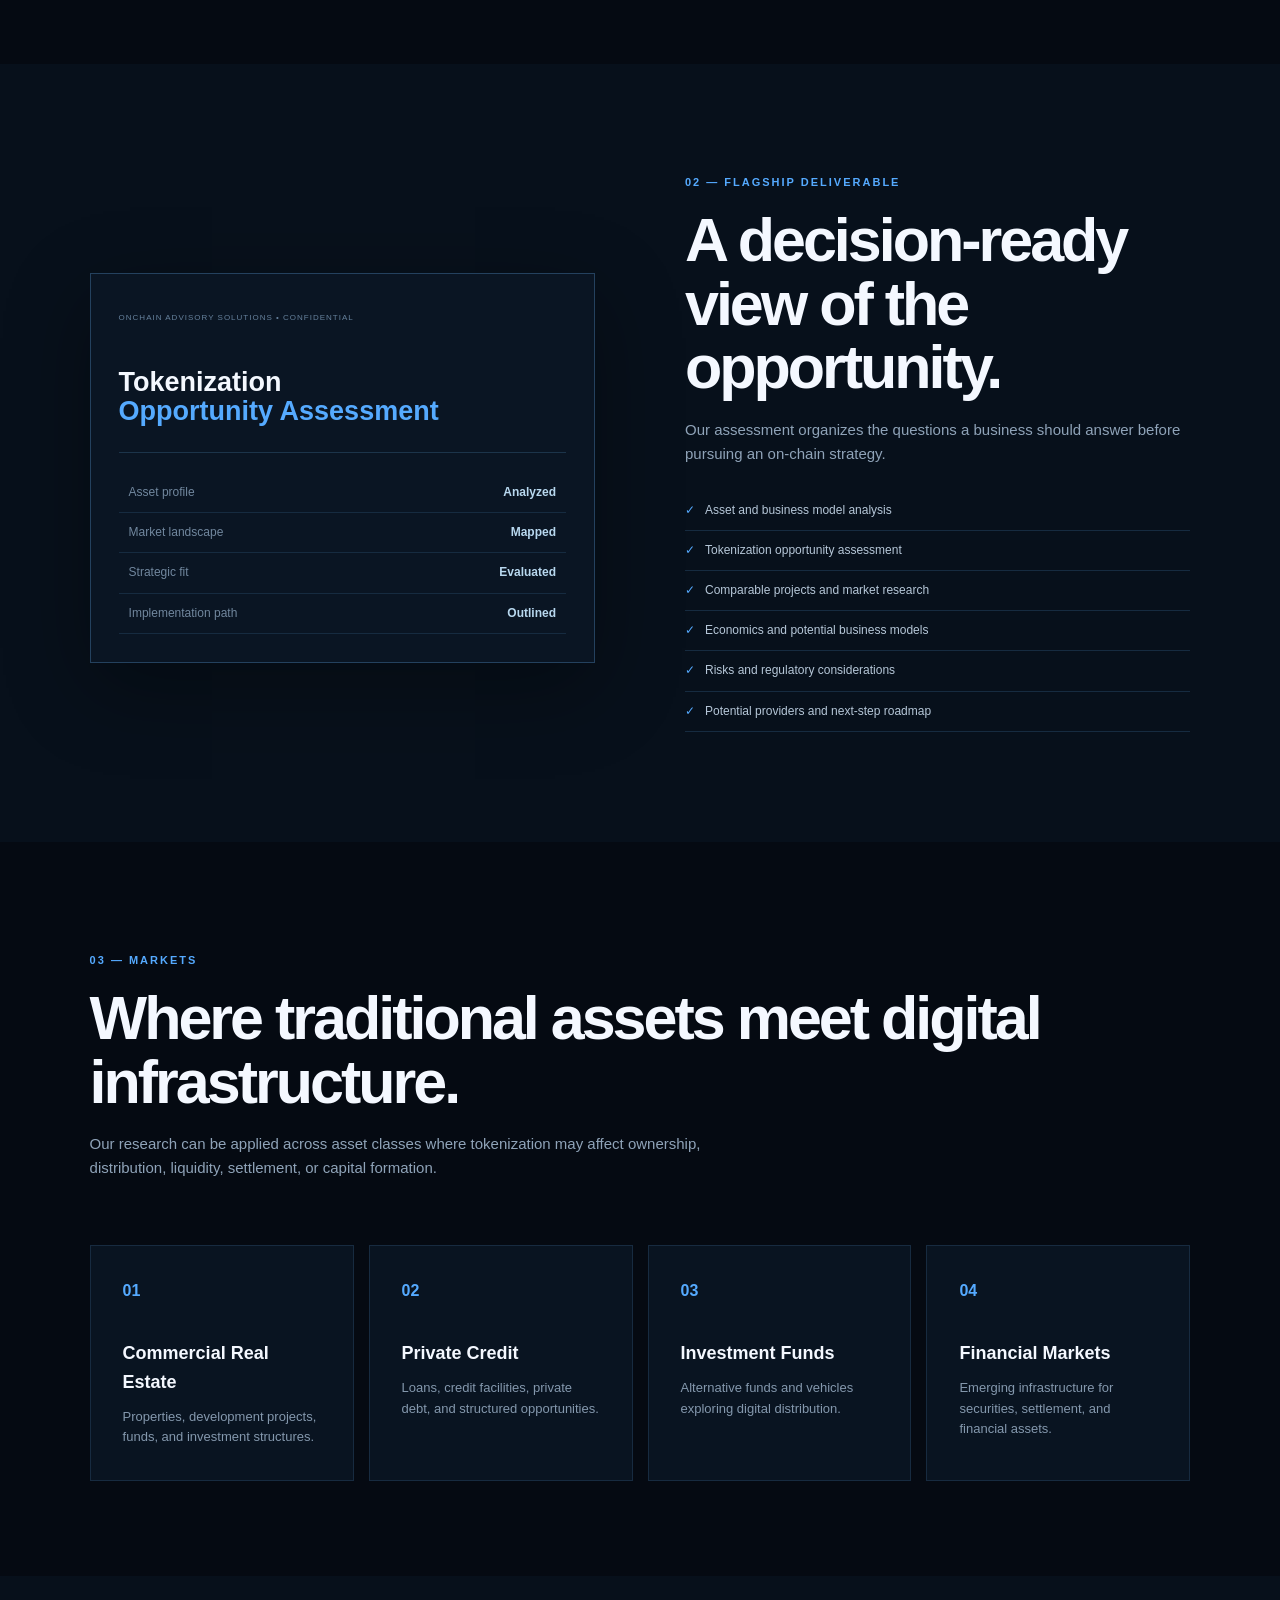
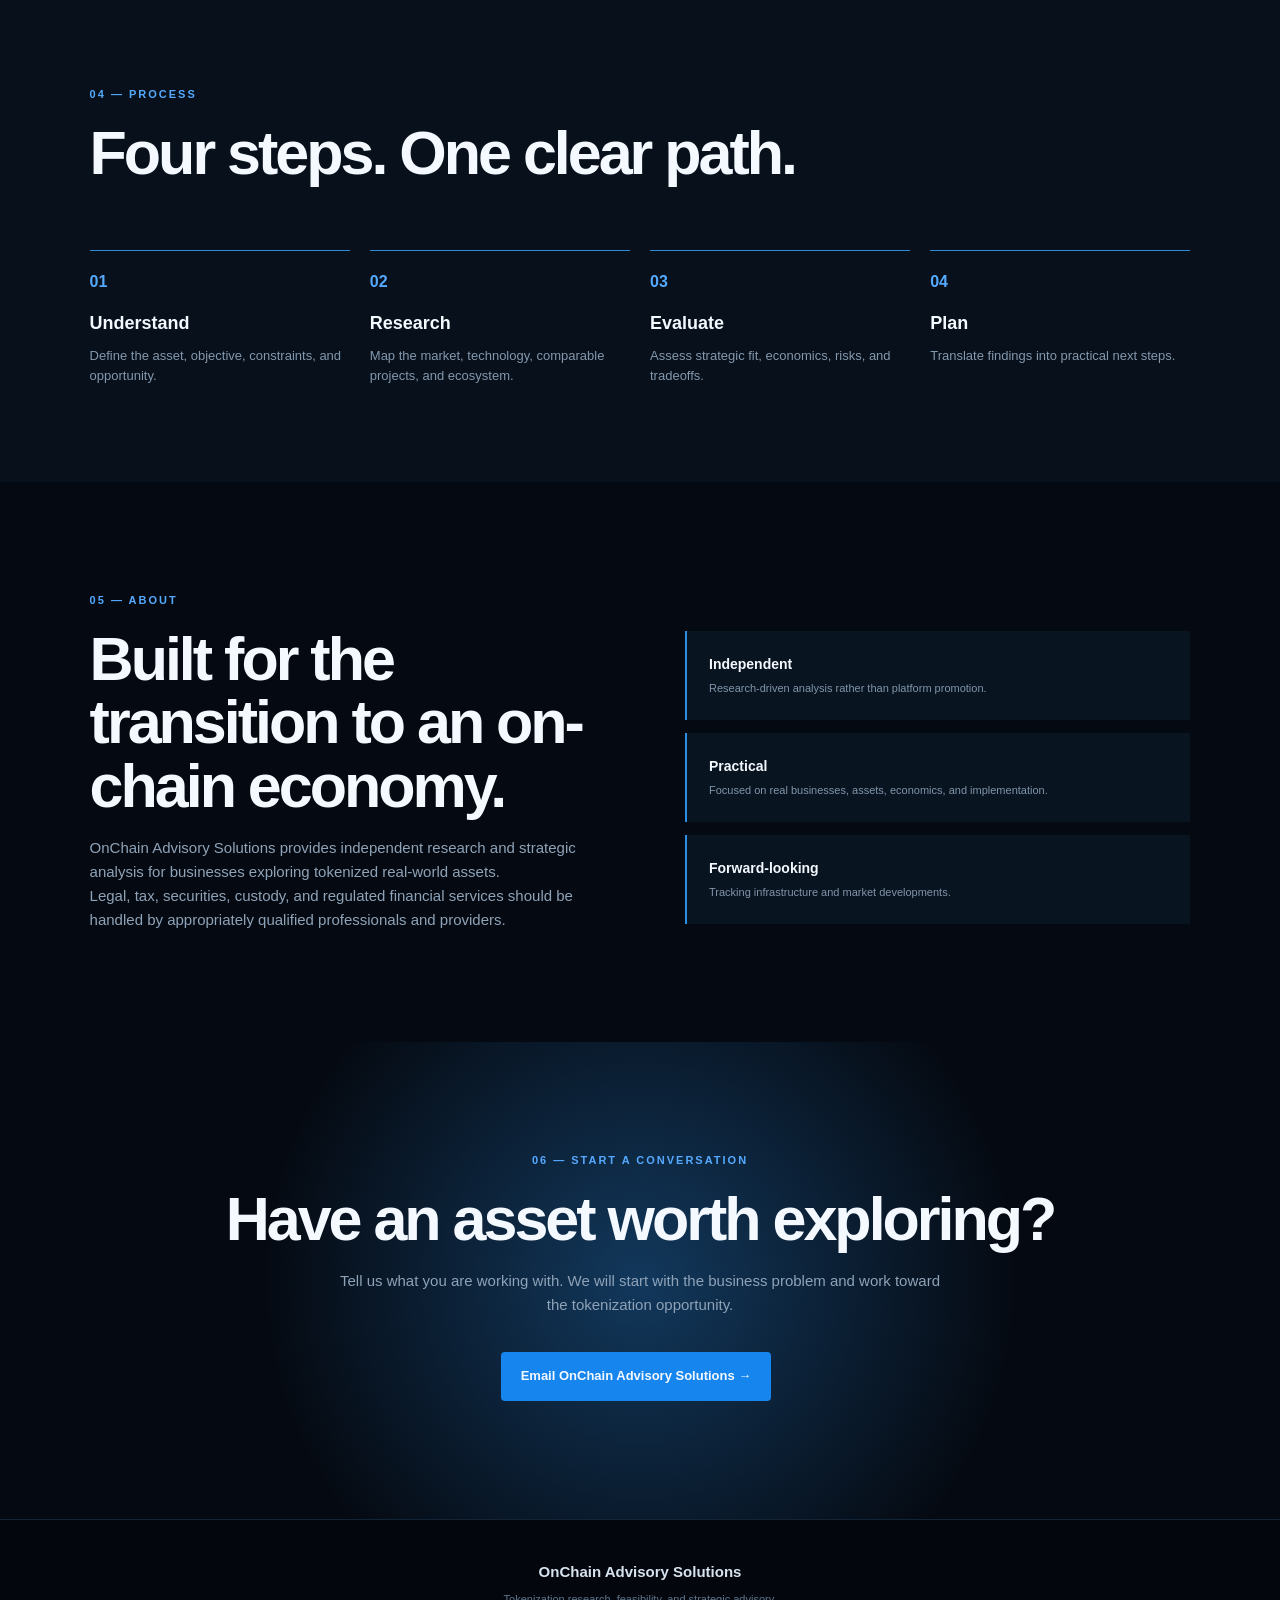
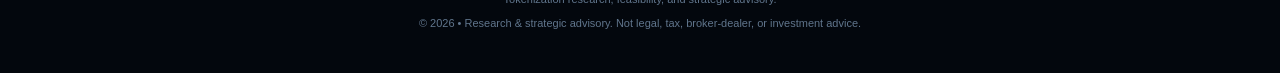
==== commit 08ed3f1d: "Add files via upload" ====
--- a/index.html
+++ b/index.html
@@ -1,592 +1 @@
-<!DOCTYPE html>
-
-<html>
-<head>
-    <meta charset="UTF-8">
-    <meta name="viewport" content="width=device-width, initial-scale=1.0">
-    <title>OnChain Advisory Solutions</title>
-
-```
-<style>
-    body {
-        margin: 0;
-        font-family: Arial, sans-serif;
-        background: #07111f;
-        color: white;
-    }
-
-    a {
-        color: white;
-        text-decoration: none;
-    }
-
-    .nav {
-        height: 70px;
-        background: #050b14;
-        border-bottom: 1px solid #1c3048;
-        display: flex;
-        align-items: center;
-        justify-content: space-between;
-        padding: 0 7%;
-    }
-
-    .logo {
-        font-size: 22px;
-        font-weight: bold;
-    }
-
-    .logo span {
-        color: #3399ff;
-    }
-
-    .nav a {
-        margin-left: 30px;
-        font-size: 14px;
-    }
-
-    .hero {
-        min-height: 650px;
-        display: flex;
-        align-items: center;
-        padding: 60px 7%;
-        background: radial-gradient(circle at 80% 40%, #12365c 0%, transparent 35%), #07111f;
-    }
-
-    .hero-content {
-        max-width: 800px;
-    }
-
-    .tag {
-        color: #3399ff;
-        font-size: 14px;
-        font-weight: bold;
-        letter-spacing: 2px;
-        margin-bottom: 20px;
-    }
-
-    h1 {
-        font-size: 72px;
-        line-height: 1;
-        margin: 0 0 25px 0;
-    }
-
-    h1 span {
-        color: #3399ff;
-    }
-
-    .hero p {
-        color: #aebdce;
-        font-size: 20px;
-        line-height: 1.7;
-        max-width: 650px;
-    }
-
-    .button {
-        display: inline-block;
-        margin-top: 20px;
-        padding: 15px 25px;
-        background: #1683ff;
-        border-radius: 6px;
-        font-weight: bold;
-    }
-
-    .section {
-        padding: 100px 7%;
-    }
-
-    .dark {
-        background: #050c16;
-    }
-
-    .label {
-        color: #3399ff;
-        font-weight: bold;
-        letter-spacing: 2px;
-        font-size: 13px;
-        margin-bottom: 15px;
-    }
-
-    h2 {
-        font-size: 48px;
-        margin: 0 0 20px 0;
-    }
-
-    .intro {
-        color: #9caec2;
-        max-width: 650px;
-        font-size: 18px;
-        line-height: 1.7;
-    }
-
-    .cards {
-        display: grid;
-        grid-template-columns: repeat(3, 1fr);
-        gap: 20px;
-        margin-top: 50px;
-    }
-
-    .card {
-        background: #0b1929;
-        border: 1px solid #1c3048;
-        padding: 35px;
-        border-radius: 10px;
-    }
-
-    .card-number {
-        color: #3399ff;
-        font-weight: bold;
-        margin-bottom: 35px;
-    }
-
-    .card h3 {
-        font-size: 24px;
-        margin-bottom: 15px;
-    }
-
-    .card p {
-        color: #91a4ba;
-        line-height: 1.7;
-    }
-
-    .process {
-        display: grid;
-        grid-template-columns: repeat(4, 1fr);
-        gap: 20px;
-        margin-top: 50px;
-    }
-
-    .step {
-        border-top: 2px solid #1683ff;
-        padding-top: 20px;
-    }
-
-    .step-number {
-        color: #3399ff;
-        font-weight: bold;
-    }
-
-    .step h3 {
-        font-size: 20px;
-    }
-
-    .step p {
-        color: #91a4ba;
-        line-height: 1.6;
-    }
-
-    .markets {
-        display: grid;
-        grid-template-columns: repeat(2, 1fr);
-        gap: 20px;
-        margin-top: 50px;
-    }
-
-    .market {
-        background: #0b1929;
-        border: 1px solid #1c3048;
-        padding: 30px;
-        border-radius: 10px;
-    }
-
-    .market h3 {
-        font-size: 21px;
-    }
-
-    .market p {
-        color: #91a4ba;
-    }
-
-    .cta {
-        text-align: center;
-        padding: 120px 7%;
-        background: radial-gradient(circle at center, #12365c, transparent 55%), #07111f;
-    }
-
-    .cta p {
-        color: #9caec2;
-        max-width: 600px;
-        margin: 0 auto;
-        font-size: 18px;
-    }
-
-    footer {
-        background: #030810;
-        padding: 35px 7%;
-        color: #718399;
-        font-size: 13px;
-        text-align: center;
-    }
-
-    @media (max-width: 800px) {
-        .nav a {
-            display: none;
-        }
-
-        h1 {
-            font-size: 50px;
-        }
-
-        h2 {
-            font-size: 36px;
-        }
-
-        .cards,
-        .process,
-        .markets {
-            grid-template-columns: 1fr;
-        }
-
-        .hero {
-            padding-top: 80px;
-            padding-bottom: 80px;
-        }
-    }
-</style>
-```
-
-</head>
-
-<body>
-
-<div class="nav">
-
-```
-<div class="logo">
-    OnChain <span>Advisory Solutions</span>
-</div>
-
-<div>
-    <a href="#services">Services</a>
-    <a href="#process">Process</a>
-    <a href="#markets">Markets</a>
-    <a href="mailto:waaronyoung2@gmail.com">Contact</a>
-</div>
-```
-
-</div>
-
-<section class="hero">
-
-```
-<div class="hero-content">
-
-    <div class="tag">
-        TOKENIZATION ADVISORY
-    </div>
-
-    <h1>
-        Bringing real-world assets
-        <span>on-chain.</span>
-    </h1>
-
-    <p>
-        OnChain Advisory Solutions helps businesses identify,
-        evaluate, and pursue opportunities created by the
-        tokenization of real-world assets.
-    </p>
-
-    <a class="button" href="#services">
-        Explore Our Services
-    </a>
-
-</div>
-```
-
-</section>
-
-<section class="section" id="services">
-
-```
-<div class="label">
-    WHAT WE DO
-</div>
-
-<h2>
-    Research. Strategy. Connections.
-</h2>
-
-<p class="intro">
-    We help businesses understand where tokenization can create
-    potential economic value and what it could take to pursue it.
-</p>
-
-
-<div class="cards">
-
-    <div class="card">
-
-        <div class="card-number">
-            01 / RESEARCH
-        </div>
-
-        <h3>
-            Tokenization Research
-        </h3>
-
-        <p>
-            Market research, competitor analysis, institutional
-            adoption trends, emerging platforms, and opportunities
-            across the tokenized asset ecosystem.
-        </p>
-
-    </div>
-
-
-    <div class="card">
-
-        <div class="card-number">
-            02 / FEASIBILITY
-        </div>
-
-        <h3>
-            Tokenization Feasibility
-        </h3>
-
-        <p>
-            Analyze whether an asset or business could benefit from
-            tokenization, including potential benefits, costs,
-            risks, and implementation considerations.
-        </p>
-
-    </div>
-
-
-    <div class="card">
-
-        <div class="card-number">
-            03 / CONNECTIONS
-        </div>
-
-        <h3>
-            Strategic Connections
-        </h3>
-
-        <p>
-            Research potential technology providers, infrastructure
-            partners, investors, and other organizations relevant
-            to a tokenization strategy.
-        </p>
-
-    </div>
-
-</div>
-```
-
-</section>
-
-<section class="section dark" id="process">
-
-```
-<div class="label">
-    OUR PROCESS
-</div>
-
-<h2>
-    From opportunity to strategy.
-</h2>
-
-<p class="intro">
-    A straightforward process designed to turn a complicated
-    tokenization concept into a practical business analysis.
-</p>
-
-
-<div class="process">
-
-    <div class="step">
-
-        <div class="step-number">
-            01
-        </div>
-
-        <h3>
-            Understand
-        </h3>
-
-        <p>
-            Learn about the asset, company, objectives,
-            and constraints.
-        </p>
-
-    </div>
-
-
-    <div class="step">
-
-        <div class="step-number">
-            02
-        </div>
-
-        <h3>
-            Analyze
-        </h3>
-
-        <p>
-            Research the market, technology, economics,
-            and comparable projects.
-        </p>
-
-    </div>
-
-
-    <div class="step">
-
-        <div class="step-number">
-            03
-        </div>
-
-        <h3>
-            Evaluate
-        </h3>
-
-        <p>
-            Identify potential benefits, challenges,
-            risks, and strategic opportunities.
-        </p>
-
-    </div>
-
-
-    <div class="step">
-
-        <div class="step-number">
-            04
-        </div>
-
-        <h3>
-            Plan
-        </h3>
-
-        <p>
-            Develop a practical roadmap for exploring
-            the opportunity.
-        </p>
-
-    </div>
-
-</div>
-```
-
-</section>
-
-<section class="section" id="markets">
-
-```
-<div class="label">
-    MARKETS
-</div>
-
-<h2>
-    Where tokenization meets real assets.
-</h2>
-
-<p class="intro">
-    We focus on asset classes where blockchain infrastructure
-    may create new opportunities for ownership, liquidity,
-    distribution, settlement, and capital formation.
-</p>
-
-
-<div class="markets">
-
-    <div class="market">
-
-        <h3>
-            Commercial Real Estate
-        </h3>
-
-        <p>
-            Properties, development projects, funds,
-            and real estate investment structures.
-        </p>
-
-    </div>
-
-
-    <div class="market">
-
-        <h3>
-            Private Credit
-        </h3>
-
-        <p>
-            Credit facilities, loans, and private debt
-            investment opportunities.
-        </p>
-
-    </div>
-
-
-    <div class="market">
-
-        <h3>
-            Investment Funds
-        </h3>
-
-        <p>
-            Alternative funds and investment vehicles
-            exploring digital distribution.
-        </p>
-
-    </div>
-
-
-    <div class="market">
-
-        <h3>
-            Financial Markets
-        </h3>
-
-        <p>
-            Emerging infrastructure for securities,
-            settlement, and financial assets.
-        </p>
-
-    </div>
-
-</div>
-```
-
-</section>
-
-<section class="cta">
-
-```
-<div class="label">
-    START A CONVERSATION
-</div>
-
-<h2>
-    Explore your on-chain opportunity.
-</h2>
-
-<p>
-    If your company owns, manages, develops, or invests in
-    real-world assets, let's start a conversation.
-</p>
-
-<a class="button" href="mailto:waaronyoung2@gmail.com">
-    Contact Us
-</a>
-```
-
-</section>
-
-<footer>
-
-```
-OnChain Advisory Solutions
-
-<br><br>
-
-Tokenization research, feasibility, and strategic advisory.
-
-<br><br>
-
-© 2026 OnChain Advisory Solutions
-```
-
-</footer>
-
-</body>
-</html>
+<!DOCTYPE html><html><head><meta charset="UTF-8"><meta name="viewport" content="width=device-width, initial-scale=1.0"><title>OnChain Advisory Solutions</title><link rel="stylesheet" href="styles.css"></head><body><header><div class="nav"><a class="logo" href="#top">OnChain <span>Advisory Solutions</span></a><nav><a href="#services">Services</a><a href="#assessment">Assessment</a><a href="#markets">Markets</a><a href="#about">About</a><a class="contact" href="#contact">Contact</a></nav></div></header><main id="top"><section class="hero"><div class="heroText"><p class="eyebrow">TOKENIZATION ADVISORY • RESEARCH • STRATEGY</p><h1>Turning real-world assets into <span>on-chain opportunities.</span></h1><p class="lead">Independent research and strategic analysis for businesses exploring the next generation of asset infrastructure.</p><div><a class="btn primary" href="#contact">Discuss an Opportunity →</a><a class="btn ghost" href="#services">Explore Services</a></div><small>● Focused on practical business applications of tokenization.</small></div><div class="orb"><div class="core"><b>RWA</b><small>ON-CHAIN</small></div></div></section><section class="bar"><div><b>Research</b><span>Market intelligence</span></div><div><b>Feasibility</b><span>Asset analysis</span></div><div><b>Strategy</b><span>Roadmaps</span></div><div><b>Connections</b><span>Partner research</span></div></section><section class="section" id="services"><p class="eyebrow">01 — SERVICES</p><h2>Clarity before capital.</h2><p class="intro">We help decision-makers understand the opportunity, economics, market landscape, and practical considerations before committing major resources.</p><div class="cards"><article><b>01 / RESEARCH</b><h3>Tokenization Research</h3><p>Market intelligence, competitor analysis, institutional adoption trends, emerging platforms, and comparable projects.</p></article><article class="featured"><b>02 / FEASIBILITY</b><h3>Tokenization Feasibility</h3><p>Evaluate whether a specific asset or business model could make sense for a tokenization strategy.</p></article><article><b>03 / CONNECTIONS</b><h3>Strategic Connections</h3><p>Identify technology providers, infrastructure firms, service providers, and potential strategic partners.</p></article></div></section><section class="section dark" id="assessment"><div class="two"><div class="report"><small>ONCHAIN ADVISORY SOLUTIONS • CONFIDENTIAL</small><h3>Tokenization<br><span>Opportunity Assessment</span></h3><hr><p>Asset profile <strong>Analyzed</strong></p><p>Market landscape <strong>Mapped</strong></p><p>Strategic fit <strong>Evaluated</strong></p><p>Implementation path <strong>Outlined</strong></p></div><div><p class="eyebrow">02 — FLAGSHIP DELIVERABLE</p><h2>A decision-ready view of the opportunity.</h2><p class="intro">Our assessment organizes the questions a business should answer before pursuing an on-chain strategy.</p><ul><li>Asset and business model analysis</li><li>Tokenization opportunity assessment</li><li>Comparable projects and market research</li><li>Economics and potential business models</li><li>Risks and regulatory considerations</li><li>Potential providers and next-step roadmap</li></ul></div></div></section><section class="section" id="markets"><p class="eyebrow">03 — MARKETS</p><h2>Where traditional assets meet digital infrastructure.</h2><p class="intro">Our research can be applied across asset classes where tokenization may affect ownership, distribution, liquidity, settlement, or capital formation.</p><div class="markets"><article><b>01</b><h3>Commercial Real Estate</h3><p>Properties, development projects, funds, and investment structures.</p></article><article><b>02</b><h3>Private Credit</h3><p>Loans, credit facilities, private debt, and structured opportunities.</p></article><article><b>03</b><h3>Investment Funds</h3><p>Alternative funds and vehicles exploring digital distribution.</p></article><article><b>04</b><h3>Financial Markets</h3><p>Emerging infrastructure for securities, settlement, and financial assets.</p></article></div></section><section class="section dark"><p class="eyebrow">04 — PROCESS</p><h2>Four steps. One clear path.</h2><div class="process"><div><b>01</b><h3>Understand</h3><p>Define the asset, objective, constraints, and opportunity.</p></div><div><b>02</b><h3>Research</h3><p>Map the market, technology, comparable projects, and ecosystem.</p></div><div><b>03</b><h3>Evaluate</h3><p>Assess strategic fit, economics, risks, and tradeoffs.</p></div><div><b>04</b><h3>Plan</h3><p>Translate findings into practical next steps.</p></div></div></section><section class="section" id="about"><div class="two"><div><p class="eyebrow">05 — ABOUT</p><h2>Built for the transition to an on-chain economy.</h2><p class="intro">OnChain Advisory Solutions provides independent research and strategic analysis for businesses exploring tokenized real-world assets.</p><p class="intro">Legal, tax, securities, custody, and regulated financial services should be handled by appropriately qualified professionals and providers.</p></div><div class="principles"><div><b>Independent</b><span>Research-driven analysis rather than platform promotion.</span></div><div><b>Practical</b><span>Focused on real businesses, assets, economics, and implementation.</span></div><div><b>Forward-looking</b><span>Tracking infrastructure and market developments.</span></div></div></div></section><section class="cta" id="contact"><p class="eyebrow">06 — START A CONVERSATION</p><h2>Have an asset worth exploring?</h2><p>Tell us what you are working with. We will start with the business problem and work toward the tokenization opportunity.</p><a class="btn primary" href="mailto:waaronyoung2@gmail.com?subject=Tokenization%20Opportunity%20Inquiry">Email OnChain Advisory Solutions →</a></section></main><footer><b>OnChain Advisory Solutions</b><p>Tokenization research, feasibility, and strategic advisory.</p><p>© 2026 • Research & strategic advisory. Not legal, tax, broker-dealer, or investment advice.</p></footer><script src="script.js"></script></body></html>
--- a/styles.css
+++ b/styles.css
@@ -0,0 +1 @@
+*{box-sizing:border-box;margin:0;padding:0}html{scroll-behavior:smooth}body{font-family:Arial,Helvetica,sans-serif;background:#050a12;color:#f4f8ff;line-height:1.6}a{color:inherit;text-decoration:none}.nav{height:76px;width:90%;max-width:1160px;margin:auto;display:flex;align-items:center;justify-content:space-between}.site-header,header{position:fixed;top:0;left:0;width:100%;z-index:10;background:rgba(5,10,18,.9);border-bottom:1px solid #142437;backdrop-filter:blur(15px)}.logo{font-weight:800;font-size:18px}.logo span,.eyebrow,.cards>b,.cards article>b,.markets b,.process b{color:#55aaff}nav{display:flex;gap:25px;font-size:13px;color:#b4c4d5}nav a:hover{color:#fff}.contact{border:1px solid #287ed5;padding:9px 15px;border-radius:4px}.hero{min-height:820px;padding:150px 7% 80px;display:flex;align-items:center;position:relative;overflow:hidden;background:radial-gradient(circle at 78% 45%,rgba(24,112,200,.25),transparent 28%),#050a12}.hero:after{content:"";position:absolute;inset:0;opacity:.18;background-image:linear-gradient(#4d8dcc22 1px,transparent 1px),linear-gradient(90deg,#4d8dcc22 1px,transparent 1px);background-size:60px 60px}.heroText{max-width:760px;position:relative;z-index:2}.eyebrow{font-size:11px;letter-spacing:2px;font-weight:800;margin-bottom:18px}.hero h1{font-size:clamp(50px,6.3vw,82px);line-height:1;letter-spacing:-4px}.hero h1 span{color:#55aaff}.lead{font-size:19px;color:#a8b9cc;max-width:650px;margin:25px 0}.btn{display:inline-block;padding:14px 20px;margin:8px 8px 8px 0;border-radius:4px;font-weight:800;font-size:13px}.primary{background:#1685ed}.primary:hover{background:#2998fa}.ghost{border:1px solid #263b51}.heroText small{display:block;color:#70849a;margin-top:20px}.orb{position:absolute;right:9%;top:25%;width:390px;height:390px;border:1px solid #3f8dcc55;border-radius:50%;box-shadow:0 0 80px #1d7ac81c}.orb:before,.orb:after{content:"";position:absolute;border:1px solid #3f8dcc33;border-radius:50%;inset:55px}.orb:after{inset:120px}.core{position:absolute;inset:0;margin:auto;width:115px;height:115px;border-radius:50%;display:flex;flex-direction:column;align-items:center;justify-content:center;background:#0b2035;border:1px solid #55aaff88;box-shadow:0 0 45px #2489d933}.core b{font-size:27px;letter-spacing:2px}.core small{font-size:9px;color:#55aaff;letter-spacing:2px}.bar{display:grid;grid-template-columns:repeat(4,1fr);background:#07101b;border-top:1px solid #142437;border-bottom:1px solid #142437}.bar div{padding:25px;border-right:1px solid #142437}.bar b,.bar span{display:block}.bar b{font-size:13px}.bar span{font-size:10px;color:#71859b}.section{padding:110px 7%;max-width:1300px;margin:auto}.dark{max-width:none;background:#07101b}.dark>*{max-width:1160px;margin-left:auto;margin-right:auto}.section h2,.cta h2{font-size:clamp(38px,5vw,61px);line-height:1.04;letter-spacing:-3px;margin:5px 0 18px}.intro{max-width:650px;color:#8fa3b8;font-size:15px}.cards{display:grid;grid-template-columns:repeat(3,1fr);gap:17px;margin-top:50px}.cards article,.markets article{background:#091421;border:1px solid #172b40;padding:32px}.cards article{min-height:320px}.cards .featured{border-color:#368fd555;background:#0b1a2b}.cards article>b{font-size:10px;letter-spacing:1.5px}.cards h3{font-size:23px;margin:45px 0 12px}.cards p,.markets p,.process p{color:#8498ad;font-size:13px}.two{display:grid;grid-template-columns:1fr 1fr;gap:90px;align-items:center}.report{background:#0a1523;border:1px solid #24415e;padding:28px;box-shadow:0 25px 80px #0005}.report small{font-size:8px;letter-spacing:1px;color:#66819c}.report h3{font-size:27px;line-height:1.1;margin:40px 0 25px}.report h3 span{color:#55aaff}.report hr{border:0;border-top:1px solid #1c344a;margin-bottom:20px}.report p{display:flex;justify-content:space-between;color:#71879e;border-bottom:1px solid #162b40;padding:10px;font-size:12px}.report strong{color:#b8d8ef}ul{list-style:none;margin-top:25px}li{border-bottom:1px solid #162b40;padding:10px 0;color:#b6c7d8;font-size:12px}li:before{content:"✓";color:#55aaff;margin-right:10px}.markets{display:grid;grid-template-columns:repeat(4,1fr);gap:15px;margin-top:50px}.markets article{min-height:200px}.markets h3{font-size:18px;margin:35px 0 10px}.process{display:grid;grid-template-columns:repeat(4,1fr);gap:20px;margin-top:50px}.process>div{border-top:1px solid #3189d1;padding-top:18px}.process h3{font-size:18px;margin:14px 0 8px}.principles{display:grid;gap:13px}.principles div{background:#091421;border-left:2px solid #2b8fe6;padding:22px}.principles b,.principles span{display:block}.principles b{font-size:14px}.principles span{font-size:11px;color:#8195aa;margin-top:5px}.cta{text-align:center;padding:110px 7%;background:radial-gradient(circle,#12385c,transparent 55%),#050a12}.cta p:not(.eyebrow){max-width:600px;margin:0 auto 20px;color:#8ea2b8;font-size:15px}.cta .btn{margin-top:15px}footer{padding:40px 7%;background:#03070d;border-top:1px solid #132437;color:#60758c;text-align:center;font-size:11px}footer b{color:#d7e3ef;font-size:15px}footer p{margin-top:7px}@media(max-width:900px){nav a:not(.contact){display:none}.hero{padding-top:130px}.orb{opacity:.18;right:-120px}.cards,.markets,.process,.bar{grid-template-columns:1fr 1fr}.two{grid-template-columns:1fr;gap:45px}}@media(max-width:600px){.nav{width:92%}.logo{font-size:15px}.hero h1{font-size:49px;letter-spacing:-2px}.hero{min-height:700px}.cards,.markets,.process,.bar{grid-template-columns:1fr}.section{padding:80px 7%}.bar div{border-bottom:1px solid #142437}.two{gap:35px}}
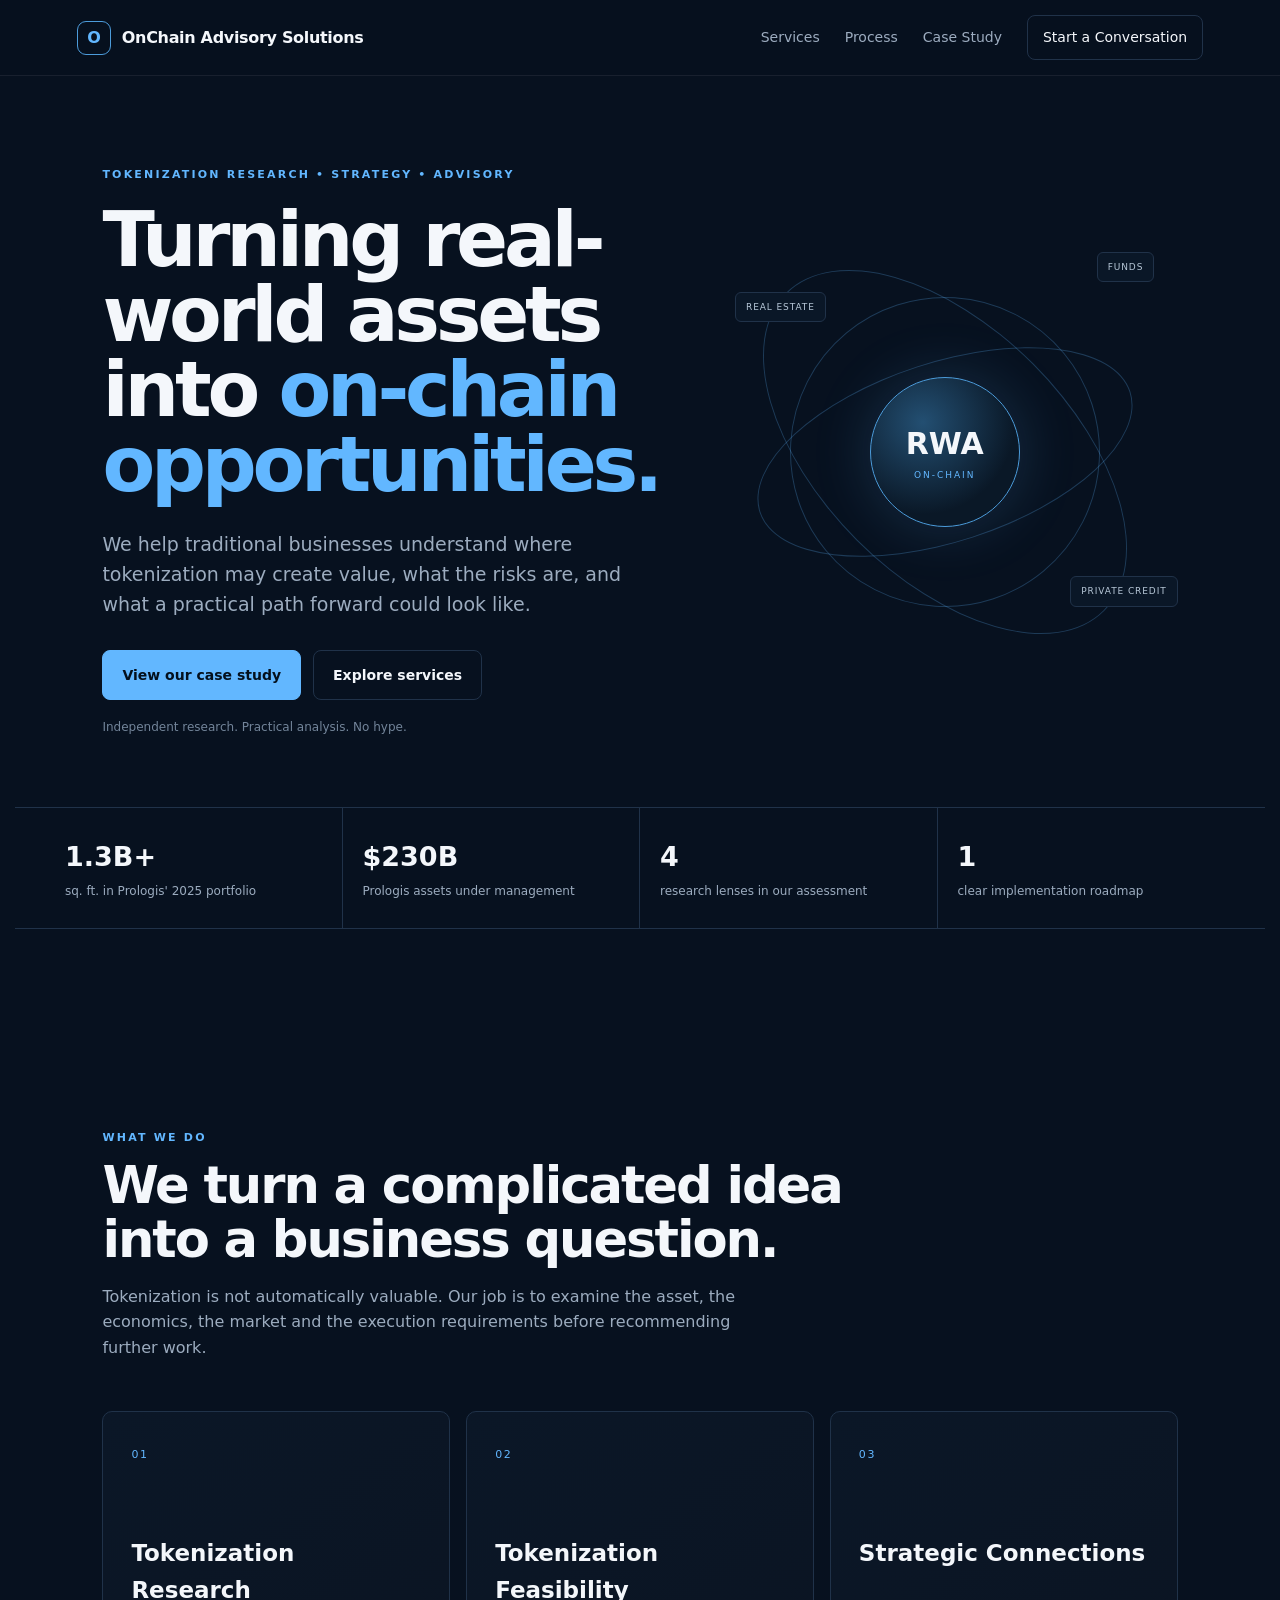
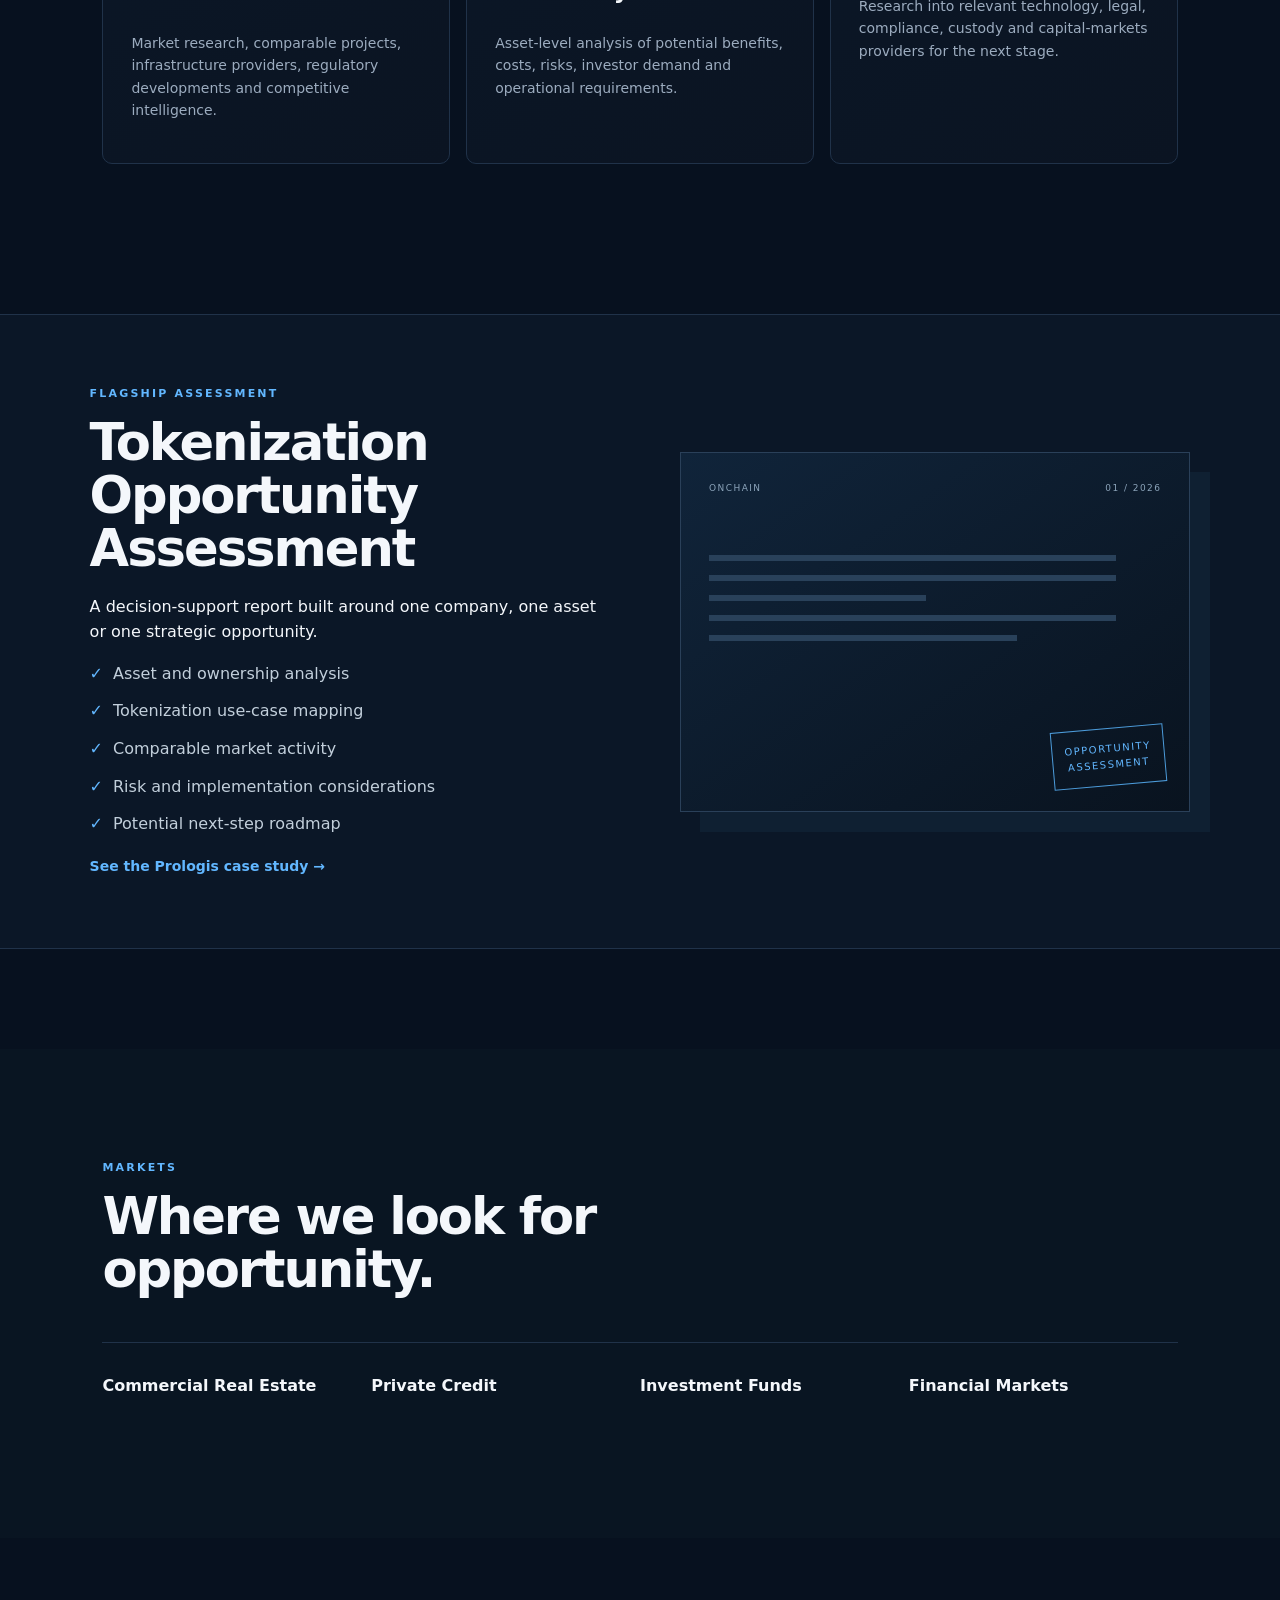
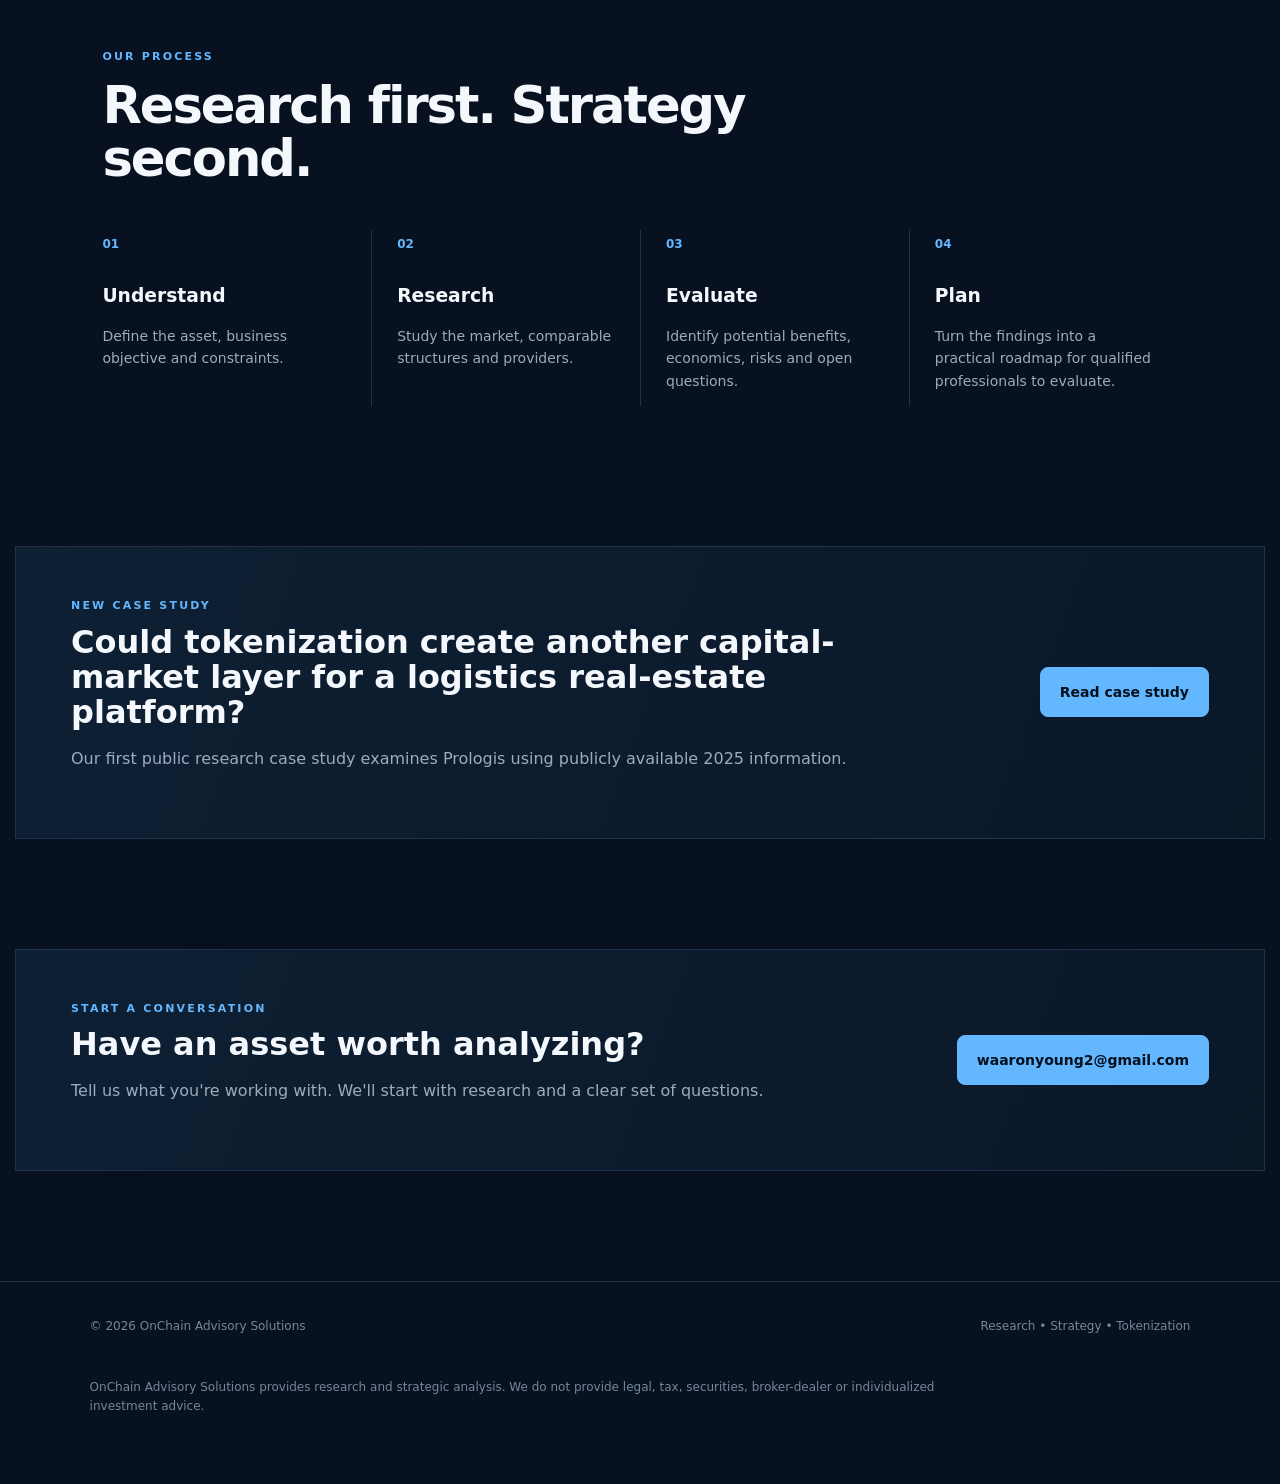
==== commit 5a67d09a: "Add files via upload" ====
--- a/index.html
+++ b/index.html
@@ -1 +1,84 @@
-<!DOCTYPE html><html><head><meta charset="UTF-8"><meta name="viewport" content="width=device-width, initial-scale=1.0"><title>OnChain Advisory Solutions</title><link rel="stylesheet" href="styles.css"></head><body><header><div class="nav"><a class="logo" href="#top">OnChain <span>Advisory Solutions</span></a><nav><a href="#services">Services</a><a href="#assessment">Assessment</a><a href="#markets">Markets</a><a href="#about">About</a><a class="contact" href="#contact">Contact</a></nav></div></header><main id="top"><section class="hero"><div class="heroText"><p class="eyebrow">TOKENIZATION ADVISORY • RESEARCH • STRATEGY</p><h1>Turning real-world assets into <span>on-chain opportunities.</span></h1><p class="lead">Independent research and strategic analysis for businesses exploring the next generation of asset infrastructure.</p><div><a class="btn primary" href="#contact">Discuss an Opportunity →</a><a class="btn ghost" href="#services">Explore Services</a></div><small>● Focused on practical business applications of tokenization.</small></div><div class="orb"><div class="core"><b>RWA</b><small>ON-CHAIN</small></div></div></section><section class="bar"><div><b>Research</b><span>Market intelligence</span></div><div><b>Feasibility</b><span>Asset analysis</span></div><div><b>Strategy</b><span>Roadmaps</span></div><div><b>Connections</b><span>Partner research</span></div></section><section class="section" id="services"><p class="eyebrow">01 — SERVICES</p><h2>Clarity before capital.</h2><p class="intro">We help decision-makers understand the opportunity, economics, market landscape, and practical considerations before committing major resources.</p><div class="cards"><article><b>01 / RESEARCH</b><h3>Tokenization Research</h3><p>Market intelligence, competitor analysis, institutional adoption trends, emerging platforms, and comparable projects.</p></article><article class="featured"><b>02 / FEASIBILITY</b><h3>Tokenization Feasibility</h3><p>Evaluate whether a specific asset or business model could make sense for a tokenization strategy.</p></article><article><b>03 / CONNECTIONS</b><h3>Strategic Connections</h3><p>Identify technology providers, infrastructure firms, service providers, and potential strategic partners.</p></article></div></section><section class="section dark" id="assessment"><div class="two"><div class="report"><small>ONCHAIN ADVISORY SOLUTIONS • CONFIDENTIAL</small><h3>Tokenization<br><span>Opportunity Assessment</span></h3><hr><p>Asset profile <strong>Analyzed</strong></p><p>Market landscape <strong>Mapped</strong></p><p>Strategic fit <strong>Evaluated</strong></p><p>Implementation path <strong>Outlined</strong></p></div><div><p class="eyebrow">02 — FLAGSHIP DELIVERABLE</p><h2>A decision-ready view of the opportunity.</h2><p class="intro">Our assessment organizes the questions a business should answer before pursuing an on-chain strategy.</p><ul><li>Asset and business model analysis</li><li>Tokenization opportunity assessment</li><li>Comparable projects and market research</li><li>Economics and potential business models</li><li>Risks and regulatory considerations</li><li>Potential providers and next-step roadmap</li></ul></div></div></section><section class="section" id="markets"><p class="eyebrow">03 — MARKETS</p><h2>Where traditional assets meet digital infrastructure.</h2><p class="intro">Our research can be applied across asset classes where tokenization may affect ownership, distribution, liquidity, settlement, or capital formation.</p><div class="markets"><article><b>01</b><h3>Commercial Real Estate</h3><p>Properties, development projects, funds, and investment structures.</p></article><article><b>02</b><h3>Private Credit</h3><p>Loans, credit facilities, private debt, and structured opportunities.</p></article><article><b>03</b><h3>Investment Funds</h3><p>Alternative funds and vehicles exploring digital distribution.</p></article><article><b>04</b><h3>Financial Markets</h3><p>Emerging infrastructure for securities, settlement, and financial assets.</p></article></div></section><section class="section dark"><p class="eyebrow">04 — PROCESS</p><h2>Four steps. One clear path.</h2><div class="process"><div><b>01</b><h3>Understand</h3><p>Define the asset, objective, constraints, and opportunity.</p></div><div><b>02</b><h3>Research</h3><p>Map the market, technology, comparable projects, and ecosystem.</p></div><div><b>03</b><h3>Evaluate</h3><p>Assess strategic fit, economics, risks, and tradeoffs.</p></div><div><b>04</b><h3>Plan</h3><p>Translate findings into practical next steps.</p></div></div></section><section class="section" id="about"><div class="two"><div><p class="eyebrow">05 — ABOUT</p><h2>Built for the transition to an on-chain economy.</h2><p class="intro">OnChain Advisory Solutions provides independent research and strategic analysis for businesses exploring tokenized real-world assets.</p><p class="intro">Legal, tax, securities, custody, and regulated financial services should be handled by appropriately qualified professionals and providers.</p></div><div class="principles"><div><b>Independent</b><span>Research-driven analysis rather than platform promotion.</span></div><div><b>Practical</b><span>Focused on real businesses, assets, economics, and implementation.</span></div><div><b>Forward-looking</b><span>Tracking infrastructure and market developments.</span></div></div></div></section><section class="cta" id="contact"><p class="eyebrow">06 — START A CONVERSATION</p><h2>Have an asset worth exploring?</h2><p>Tell us what you are working with. We will start with the business problem and work toward the tokenization opportunity.</p><a class="btn primary" href="mailto:waaronyoung2@gmail.com?subject=Tokenization%20Opportunity%20Inquiry">Email OnChain Advisory Solutions →</a></section></main><footer><b>OnChain Advisory Solutions</b><p>Tokenization research, feasibility, and strategic advisory.</p><p>© 2026 • Research & strategic advisory. Not legal, tax, broker-dealer, or investment advice.</p></footer><script src="script.js"></script></body></html>+<!DOCTYPE html>
+<html lang="en">
+<head>
+  <meta charset="UTF-8">
+  <meta name="viewport" content="width=device-width, initial-scale=1.0">
+  <title>OnChain Advisory Solutions | Tokenization Strategy</title>
+  <meta name="description" content="OnChain Advisory Solutions researches tokenization opportunities for real-world assets and traditional businesses.">
+  <link rel="stylesheet" href="styles.css">
+</head>
+<body>
+<header class="site-header">
+  <a class="brand" href="index.html"><span class="brand-mark">O</span><span>OnChain Advisory Solutions</span></a>
+  <nav>
+    <a href="#services">Services</a>
+    <a href="#process">Process</a>
+    <a href="case-study.html">Case Study</a>
+    <a href="#contact" class="nav-cta">Start a Conversation</a>
+  </nav>
+</header>
+
+<main>
+  <section class="hero">
+    <div class="hero-copy reveal">
+      <div class="eyebrow">TOKENIZATION RESEARCH • STRATEGY • ADVISORY</div>
+      <h1>Turning real-world assets into <span>on-chain opportunities.</span></h1>
+      <p>We help traditional businesses understand where tokenization may create value, what the risks are, and what a practical path forward could look like.</p>
+      <div class="hero-actions">
+        <a class="button primary" href="case-study.html">View our case study</a>
+        <a class="button secondary" href="#services">Explore services</a>
+      </div>
+      <div class="hero-note">Independent research. Practical analysis. No hype.</div>
+    </div>
+    <div class="hero-visual reveal">
+      <div class="orbit orbit-one"></div><div class="orbit orbit-two"></div><div class="orbit orbit-three"></div>
+      <div class="core"><strong>RWA</strong><small>ON-CHAIN</small></div>
+      <div class="node node-a">REAL ESTATE</div><div class="node node-b">PRIVATE CREDIT</div><div class="node node-c">FUNDS</div>
+    </div>
+  </section>
+
+  <section class="stats reveal">
+    <div><strong>1.3B+</strong><span>sq. ft. in Prologis' 2025 portfolio</span></div>
+    <div><strong>$230B</strong><span>Prologis assets under management</span></div>
+    <div><strong>4</strong><span>research lenses in our assessment</span></div>
+    <div><strong>1</strong><span>clear implementation roadmap</span></div>
+  </section>
+
+  <section id="services" class="section">
+    <div class="section-heading reveal"><div class="eyebrow">WHAT WE DO</div><h2>We turn a complicated idea into a business question.</h2><p>Tokenization is not automatically valuable. Our job is to examine the asset, the economics, the market and the execution requirements before recommending further work.</p></div>
+    <div class="cards">
+      <article class="card reveal"><span class="card-number">01</span><h3>Tokenization Research</h3><p>Market research, comparable projects, infrastructure providers, regulatory developments and competitive intelligence.</p></article>
+      <article class="card reveal"><span class="card-number">02</span><h3>Tokenization Feasibility</h3><p>Asset-level analysis of potential benefits, costs, risks, investor demand and operational requirements.</p></article>
+      <article class="card reveal"><span class="card-number">03</span><h3>Strategic Connections</h3><p>Research into relevant technology, legal, compliance, custody and capital-markets providers for the next stage.</p></article>
+    </div>
+  </section>
+
+  <section class="feature-section">
+    <div class="feature-copy reveal"><div class="eyebrow">FLAGSHIP ASSESSMENT</div><h2>Tokenization Opportunity Assessment</h2><p>A decision-support report built around one company, one asset or one strategic opportunity.</p><ul><li>Asset and ownership analysis</li><li>Tokenization use-case mapping</li><li>Comparable market activity</li><li>Risk and implementation considerations</li><li>Potential next-step roadmap</li></ul><a class="text-link" href="case-study.html">See the Prologis case study →</a></div>
+    <div class="report-card reveal"><div class="report-top"><span>ONCHAIN</span><span>01 / 2026</span></div><div class="report-lines"><i></i><i></i><i class="short"></i><i></i><i class="medium"></i></div><div class="report-stamp">OPPORTUNITY<br>ASSESSMENT</div></div>
+  </section>
+
+  <section class="section muted">
+    <div class="section-heading reveal"><div class="eyebrow">MARKETS</div><h2>Where we look for opportunity.</h2></div>
+    <div class="market-grid"><div>Commercial Real Estate</div><div>Private Credit</div><div>Investment Funds</div><div>Financial Markets</div></div>
+  </section>
+
+  <section id="process" class="section">
+    <div class="section-heading reveal"><div class="eyebrow">OUR PROCESS</div><h2>Research first. Strategy second.</h2></div>
+    <div class="process-grid">
+      <div class="process-step reveal"><b>01</b><h3>Understand</h3><p>Define the asset, business objective and constraints.</p></div>
+      <div class="process-step reveal"><b>02</b><h3>Research</h3><p>Study the market, comparable structures and providers.</p></div>
+      <div class="process-step reveal"><b>03</b><h3>Evaluate</h3><p>Identify potential benefits, economics, risks and open questions.</p></div>
+      <div class="process-step reveal"><b>04</b><h3>Plan</h3><p>Turn the findings into a practical roadmap for qualified professionals to evaluate.</p></div>
+    </div>
+  </section>
+
+  <section class="case-banner reveal"><div><div class="eyebrow">NEW CASE STUDY</div><h2>Could tokenization create another capital-market layer for a logistics real-estate platform?</h2><p>Our first public research case study examines Prologis using publicly available 2025 information.</p></div><a class="button primary" href="case-study.html">Read case study</a></section>
+
+  <section id="contact" class="contact-section reveal"><div><div class="eyebrow">START A CONVERSATION</div><h2>Have an asset worth analyzing?</h2><p>Tell us what you're working with. We'll start with research and a clear set of questions.</p></div><a class="button primary" href="mailto:waaronyoung2@gmail.com?subject=Tokenization%20Opportunity%20Inquiry">waaronyoung2@gmail.com</a></section>
+</main>
+
+<footer><div>© 2026 OnChain Advisory Solutions</div><div>Research • Strategy • Tokenization</div><p>OnChain Advisory Solutions provides research and strategic analysis. We do not provide legal, tax, securities, broker-dealer or individualized investment advice.</p></footer>
+<script src="script.js"></script>
+</body>
+</html>
--- a/styles.css
+++ b/styles.css
@@ -1 +1 @@
-*{box-sizing:border-box;margin:0;padding:0}html{scroll-behavior:smooth}body{font-family:Arial,Helvetica,sans-serif;background:#050a12;color:#f4f8ff;line-height:1.6}a{color:inherit;text-decoration:none}.nav{height:76px;width:90%;max-width:1160px;margin:auto;display:flex;align-items:center;justify-content:space-between}.site-header,header{position:fixed;top:0;left:0;width:100%;z-index:10;background:rgba(5,10,18,.9);border-bottom:1px solid #142437;backdrop-filter:blur(15px)}.logo{font-weight:800;font-size:18px}.logo span,.eyebrow,.cards>b,.cards article>b,.markets b,.process b{color:#55aaff}nav{display:flex;gap:25px;font-size:13px;color:#b4c4d5}nav a:hover{color:#fff}.contact{border:1px solid #287ed5;padding:9px 15px;border-radius:4px}.hero{min-height:820px;padding:150px 7% 80px;display:flex;align-items:center;position:relative;overflow:hidden;background:radial-gradient(circle at 78% 45%,rgba(24,112,200,.25),transparent 28%),#050a12}.hero:after{content:"";position:absolute;inset:0;opacity:.18;background-image:linear-gradient(#4d8dcc22 1px,transparent 1px),linear-gradient(90deg,#4d8dcc22 1px,transparent 1px);background-size:60px 60px}.heroText{max-width:760px;position:relative;z-index:2}.eyebrow{font-size:11px;letter-spacing:2px;font-weight:800;margin-bottom:18px}.hero h1{font-size:clamp(50px,6.3vw,82px);line-height:1;letter-spacing:-4px}.hero h1 span{color:#55aaff}.lead{font-size:19px;color:#a8b9cc;max-width:650px;margin:25px 0}.btn{display:inline-block;padding:14px 20px;margin:8px 8px 8px 0;border-radius:4px;font-weight:800;font-size:13px}.primary{background:#1685ed}.primary:hover{background:#2998fa}.ghost{border:1px solid #263b51}.heroText small{display:block;color:#70849a;margin-top:20px}.orb{position:absolute;right:9%;top:25%;width:390px;height:390px;border:1px solid #3f8dcc55;border-radius:50%;box-shadow:0 0 80px #1d7ac81c}.orb:before,.orb:after{content:"";position:absolute;border:1px solid #3f8dcc33;border-radius:50%;inset:55px}.orb:after{inset:120px}.core{position:absolute;inset:0;margin:auto;width:115px;height:115px;border-radius:50%;display:flex;flex-direction:column;align-items:center;justify-content:center;background:#0b2035;border:1px solid #55aaff88;box-shadow:0 0 45px #2489d933}.core b{font-size:27px;letter-spacing:2px}.core small{font-size:9px;color:#55aaff;letter-spacing:2px}.bar{display:grid;grid-template-columns:repeat(4,1fr);background:#07101b;border-top:1px solid #142437;border-bottom:1px solid #142437}.bar div{padding:25px;border-right:1px solid #142437}.bar b,.bar span{display:block}.bar b{font-size:13px}.bar span{font-size:10px;color:#71859b}.section{padding:110px 7%;max-width:1300px;margin:auto}.dark{max-width:none;background:#07101b}.dark>*{max-width:1160px;margin-left:auto;margin-right:auto}.section h2,.cta h2{font-size:clamp(38px,5vw,61px);line-height:1.04;letter-spacing:-3px;margin:5px 0 18px}.intro{max-width:650px;color:#8fa3b8;font-size:15px}.cards{display:grid;grid-template-columns:repeat(3,1fr);gap:17px;margin-top:50px}.cards article,.markets article{background:#091421;border:1px solid #172b40;padding:32px}.cards article{min-height:320px}.cards .featured{border-color:#368fd555;background:#0b1a2b}.cards article>b{font-size:10px;letter-spacing:1.5px}.cards h3{font-size:23px;margin:45px 0 12px}.cards p,.markets p,.process p{color:#8498ad;font-size:13px}.two{display:grid;grid-template-columns:1fr 1fr;gap:90px;align-items:center}.report{background:#0a1523;border:1px solid #24415e;padding:28px;box-shadow:0 25px 80px #0005}.report small{font-size:8px;letter-spacing:1px;color:#66819c}.report h3{font-size:27px;line-height:1.1;margin:40px 0 25px}.report h3 span{color:#55aaff}.report hr{border:0;border-top:1px solid #1c344a;margin-bottom:20px}.report p{display:flex;justify-content:space-between;color:#71879e;border-bottom:1px solid #162b40;padding:10px;font-size:12px}.report strong{color:#b8d8ef}ul{list-style:none;margin-top:25px}li{border-bottom:1px solid #162b40;padding:10px 0;color:#b6c7d8;font-size:12px}li:before{content:"✓";color:#55aaff;margin-right:10px}.markets{display:grid;grid-template-columns:repeat(4,1fr);gap:15px;margin-top:50px}.markets article{min-height:200px}.markets h3{font-size:18px;margin:35px 0 10px}.process{display:grid;grid-template-columns:repeat(4,1fr);gap:20px;margin-top:50px}.process>div{border-top:1px solid #3189d1;padding-top:18px}.process h3{font-size:18px;margin:14px 0 8px}.principles{display:grid;gap:13px}.principles div{background:#091421;border-left:2px solid #2b8fe6;padding:22px}.principles b,.principles span{display:block}.principles b{font-size:14px}.principles span{font-size:11px;color:#8195aa;margin-top:5px}.cta{text-align:center;padding:110px 7%;background:radial-gradient(circle,#12385c,transparent 55%),#050a12}.cta p:not(.eyebrow){max-width:600px;margin:0 auto 20px;color:#8ea2b8;font-size:15px}.cta .btn{margin-top:15px}footer{padding:40px 7%;background:#03070d;border-top:1px solid #132437;color:#60758c;text-align:center;font-size:11px}footer b{color:#d7e3ef;font-size:15px}footer p{margin-top:7px}@media(max-width:900px){nav a:not(.contact){display:none}.hero{padding-top:130px}.orb{opacity:.18;right:-120px}.cards,.markets,.process,.bar{grid-template-columns:1fr 1fr}.two{grid-template-columns:1fr;gap:45px}}@media(max-width:600px){.nav{width:92%}.logo{font-size:15px}.hero h1{font-size:49px;letter-spacing:-2px}.hero{min-height:700px}.cards,.markets,.process,.bar{grid-template-columns:1fr}.section{padding:80px 7%}.bar div{border-bottom:1px solid #142437}.two{gap:35px}}+:root{--bg:#07111f;--panel:#0d1a2b;--panel2:#101f33;--text:#f4f7fb;--muted:#9cacbf;--line:#203249;--accent:#62b7ff;--accent2:#9cddff;--white:#fff}*{box-sizing:border-box}html{scroll-behavior:smooth}body{margin:0;background:var(--bg);color:var(--text);font-family:Inter,ui-sans-serif,system-ui,-apple-system,BlinkMacSystemFont,"Segoe UI",sans-serif;line-height:1.6}a{color:inherit;text-decoration:none}.site-header{height:76px;display:flex;align-items:center;justify-content:space-between;padding:0 6vw;border-bottom:1px solid rgba(255,255,255,.07);position:sticky;top:0;background:rgba(7,17,31,.88);backdrop-filter:blur(14px);z-index:20}.brand{display:flex;align-items:center;gap:11px;font-weight:700;letter-spacing:-.02em}.brand-mark{width:34px;height:34px;display:grid;place-items:center;border:1px solid #4c9cdb;border-radius:9px;color:var(--accent);font-weight:800}.site-header nav{display:flex;gap:25px;align-items:center;font-size:14px;color:var(--muted)}.site-header nav a:hover{color:var(--text)}.nav-cta{padding:10px 15px;border:1px solid var(--line);border-radius:8px;color:var(--text)!important}.hero{min-height:720px;display:grid;grid-template-columns:1.1fr .9fr;align-items:center;gap:40px;padding:90px 8vw 70px;max-width:1500px;margin:auto}.eyebrow{font-size:11px;letter-spacing:.2em;color:var(--accent);font-weight:800}.hero h1{font-size:clamp(48px,6vw,84px);line-height:.98;letter-spacing:-.055em;max-width:850px;margin:18px 0 26px}.hero h1 span{color:var(--accent)}.hero-copy>p{font-size:19px;color:var(--muted);max-width:680px}.hero-actions{display:flex;gap:12px;margin-top:30px;flex-wrap:wrap}.button{display:inline-flex;align-items:center;justify-content:center;padding:13px 19px;border-radius:8px;font-weight:700;font-size:14px;border:1px solid var(--line)}.button.primary{background:var(--accent);color:#04101d;border-color:var(--accent)}.button.secondary{color:var(--text)}.hero-note{margin-top:18px;font-size:12px;color:#73859a}.hero-visual{height:500px;position:relative;display:grid;place-items:center}.orbit{position:absolute;border:1px solid rgba(98,183,255,.25);border-radius:50%;transform:rotate(-18deg)}.orbit-one{width:390px;height:180px}.orbit-two{width:310px;height:310px}.orbit-three{width:450px;height:250px;transform:rotate(45deg)}.core{width:150px;height:150px;border-radius:50%;background:radial-gradient(circle at 35% 30%,#234f72,#0a1827 65%);border:1px solid #4c9cdb;box-shadow:0 0 60px rgba(98,183,255,.18);display:grid;place-content:center;text-align:center;z-index:2}.core strong{font-size:30px}.core small{font-size:9px;letter-spacing:.22em;color:var(--accent)}.node{position:absolute;padding:7px 10px;border:1px solid var(--line);background:#0a1727;border-radius:6px;font-size:9px;letter-spacing:.1em;color:#b8c8d8}.node-a{top:18%;left:5%}.node-b{bottom:19%;right:0}.node-c{top:10%;right:5%}.stats{max-width:1250px;margin:0 auto 90px;padding:0 30px;display:grid;grid-template-columns:repeat(4,1fr);border-top:1px solid var(--line);border-bottom:1px solid var(--line)}.stats div{padding:27px 20px;border-right:1px solid var(--line)}.stats div:last-child{border:0}.stats strong{display:block;font-size:27px}.stats span{display:block;color:var(--muted);font-size:12px;margin-top:3px}.section{padding:110px 8vw;max-width:1500px;margin:auto}.section-heading{max-width:800px}.section-heading h2,.feature-copy h2,.case-section h2,.next-step h2{font-size:clamp(34px,4vw,58px);line-height:1.04;letter-spacing:-.04em;margin:13px 0 18px}.section-heading p{color:var(--muted);max-width:680px}.cards{display:grid;grid-template-columns:repeat(3,1fr);gap:16px;margin-top:50px}.card{min-height:270px;padding:28px;border:1px solid var(--line);background:linear-gradient(145deg,#0b1727,#0b1422);border-radius:10px}.card-number{color:var(--accent);font-size:11px;letter-spacing:.15em}.card h3{font-size:23px;margin-top:70px}.card p{color:var(--muted);font-size:14px}.feature-section{max-width:1300px;margin:40px auto 100px;padding:70px 7vw;display:grid;grid-template-columns:1fr 1fr;gap:80px;align-items:center;background:#0b1727;border-top:1px solid var(--line);border-bottom:1px solid var(--line)}.feature-copy ul{padding:0;list-style:none;color:#c2cfdb}.feature-copy li{margin:12px 0}.feature-copy li:before{content:"✓";color:var(--accent);margin-right:10px}.text-link{color:var(--accent);font-weight:700;font-size:14px}.report-card{height:360px;border:1px solid #2a4059;background:linear-gradient(145deg,#10243a,#09131f);padding:28px;position:relative;box-shadow:20px 20px 0 rgba(98,183,255,.05)}.report-top{display:flex;justify-content:space-between;font-size:9px;letter-spacing:.16em;color:#8ca4ba}.report-lines{margin-top:60px}.report-lines i{display:block;height:6px;background:#29415a;margin:14px 0;width:90%}.report-lines .short{width:48%}.report-lines .medium{width:68%}.report-stamp{position:absolute;right:25px;bottom:25px;border:1px solid #4c9cdb;color:var(--accent);font-size:10px;letter-spacing:.15em;padding:12px;text-align:center;transform:rotate(-5deg)}.muted{background:#091522;max-width:none}.market-grid{display:grid;grid-template-columns:repeat(4,1fr);margin-top:45px}.market-grid div{padding:30px 0;border-top:1px solid var(--line);font-weight:700}.process-grid{display:grid;grid-template-columns:repeat(4,1fr);margin-top:45px}.process-step{padding:0 25px;border-left:1px solid var(--line)}.process-step:first-child{padding-left:0;border-left:0}.process-step b{color:var(--accent);font-size:12px}.process-step h3{margin:25px 0 8px}.process-step p{color:var(--muted);font-size:14px}.case-banner,.contact-section{max-width:1250px;margin:30px auto 110px;padding:50px 55px;border:1px solid var(--line);background:linear-gradient(110deg,#0e2034,#0a1727);display:flex;justify-content:space-between;align-items:center;gap:30px}.case-banner h2,.contact-section h2{font-size:32px;line-height:1.1;max-width:800px;margin:10px 0}.case-banner p,.contact-section p{color:var(--muted)}footer{padding:35px 7vw 55px;border-top:1px solid var(--line);color:#75879b;font-size:12px;display:flex;justify-content:space-between;gap:30px;flex-wrap:wrap}footer p{width:100%;max-width:850px}.case-page{max-width:1250px;margin:auto}.case-hero{padding:110px 40px 65px}.case-hero h1{font-size:clamp(46px,6vw,78px);line-height:.98;letter-spacing:-.055em;max-width:1000px;margin:18px 0}.lead{font-size:20px;color:var(--muted);max-width:900px}.case-meta{display:flex;gap:30px;flex-wrap:wrap;margin-top:35px;color:#7e93a8;font-size:12px}.case-meta strong{color:#dce8f3}.case-disclaimer{margin:0 40px 70px;padding:20px 24px;border-left:3px solid var(--accent);background:#0b1929;color:#a9b8c7;font-size:13px}.case-section{padding:75px 40px}.two-col{display:grid;grid-template-columns:.8fr 1.2fr;gap:80px;border-top:1px solid var(--line)}.case-section p{color:#aebdcb}.case-section blockquote{margin:25px 0;padding:20px 25px;border-left:2px solid var(--accent);background:#0b1929;font-size:20px;color:#e2edf7}.metric-panel{margin:10px 40px 40px;display:grid;grid-template-columns:repeat(4,1fr);border:1px solid var(--line);background:#0b1828}.metric-panel div{padding:25px;border-right:1px solid var(--line)}.metric-panel div:last-child{border:0}.metric-panel span,.metric-panel small{display:block;color:#74899e;font-size:11px}.metric-panel strong{display:block;font-size:34px;margin:5px 0}.analysis-grid{display:grid;grid-template-columns:repeat(2,1fr);gap:15px;margin-top:35px}.analysis-grid article{padding:28px;border:1px solid var(--line);background:#0b1727}.analysis-grid span{color:var(--accent);font-size:11px}.analysis-grid h3{font-size:21px;margin:20px 0 5px}.analysis-grid p{font-size:14px}.dark-panel{background:#0a1625;border-top:1px solid var(--line);border-bottom:1px solid var(--line);max-width:none;padding-left:max(40px,calc((100vw - 1170px)/2));padding-right:max(40px,calc((100vw - 1170px)/2))}.benefit-grid{display:grid;grid-template-columns:repeat(4,1fr);gap:18px;margin-top:35px}.benefit-grid div{border-top:1px solid var(--line);padding-top:18px}.benefit-grid p{font-size:13px}.risk-list{display:grid;grid-template-columns:repeat(2,1fr);gap:0 50px;margin-top:30px}.risk-list div{padding:20px 0;border-top:1px solid var(--line)}.risk-list p{font-size:14px;margin:4px 0}.roadmap{margin-top:25px}.roadmap div{display:flex;gap:15px;align-items:center;padding:12px 0;border-bottom:1px solid var(--line);color:#b9c8d5}.roadmap b{width:25px;height:25px;border:1px solid var(--accent);display:grid;place-items:center;color:var(--accent);font-size:11px}.conclusion{border-left:2px solid var(--accent);padding-left:25px;max-width:950px}.next-step{margin:35px 40px 90px;padding:50px;border:1px solid var(--line);display:flex;justify-content:space-between;align-items:center;gap:30px;background:#0c1b2c}.reveal{opacity:0;transform:translateY(18px);transition:opacity .7s ease,transform .7s ease}.reveal.visible{opacity:1;transform:none}@media(max-width:900px){.site-header{padding:0 20px}.site-header nav a:not(.nav-cta){display:none}.hero,.feature-section,.two-col{grid-template-columns:1fr}.hero{padding:70px 25px}.hero-visual{height:390px}.stats{grid-template-columns:1fr 1fr;margin:0 20px 60px}.cards,.market-grid,.process-grid,.analysis-grid,.risk-list,.benefit-grid,.metric-panel{grid-template-columns:1fr}.stats div:nth-child(2){border-right:0}.stats div:nth-child(-n+2){border-bottom:1px solid var(--line)}.section{padding:75px 25px}.feature-section{margin:20px 0 70px;padding:55px 25px}.case-banner,.contact-section{margin:20px 25px 70px;padding:35px 25px;display:block}.case-banner .button,.contact-section .button{margin-top:20px}.case-hero{padding:75px 25px 50px}.case-disclaimer,.case-section{margin-left:25px;margin-right:25px;padding-left:0;padding-right:0}.case-disclaimer{margin-left:25px;margin-right:25px}.metric-panel{margin:10px 25px 20px}.metric-panel div{border-right:0;border-bottom:1px solid var(--line)}.metric-panel div:last-child{border-bottom:0}.dark-panel{margin-left:0;margin-right:0;padding-left:25px;padding-right:25px}.next-step{margin:20px 25px 70px;display:block}.case-meta{gap:12px;flex-direction:column}}
